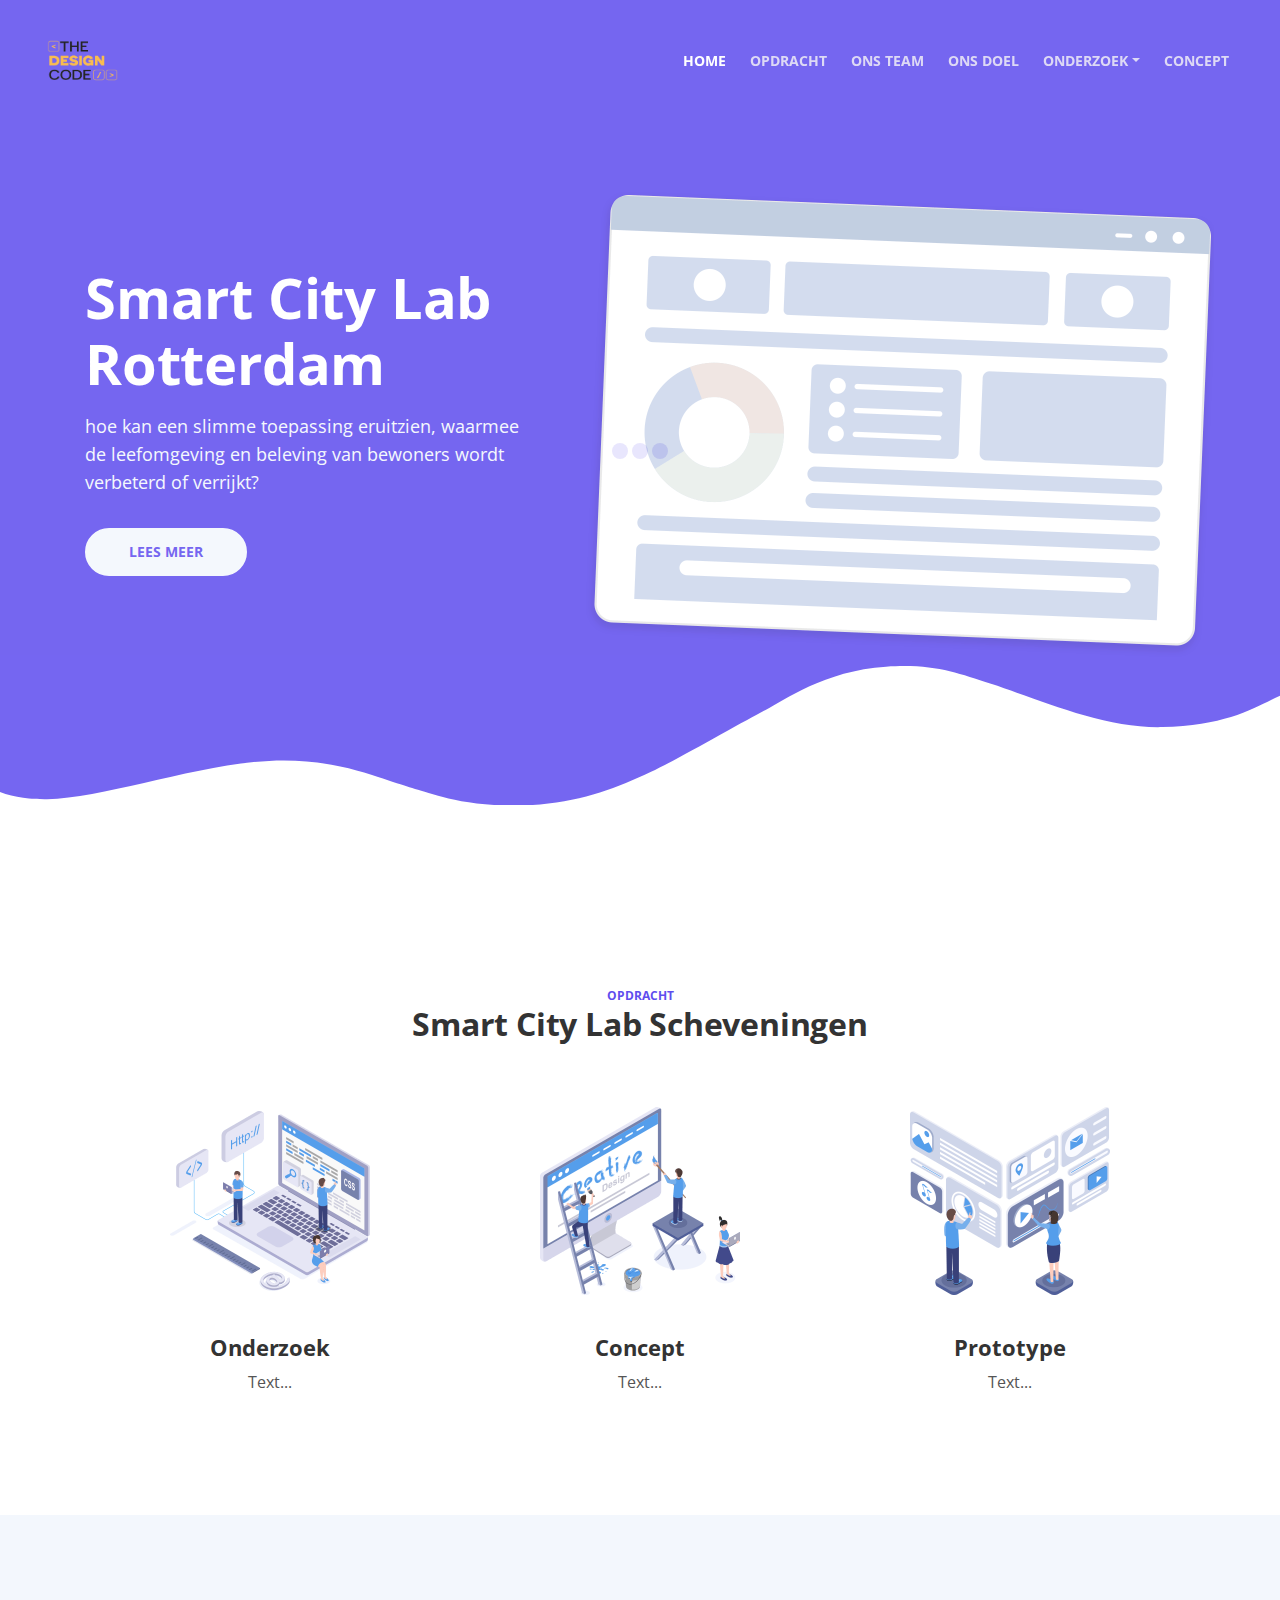
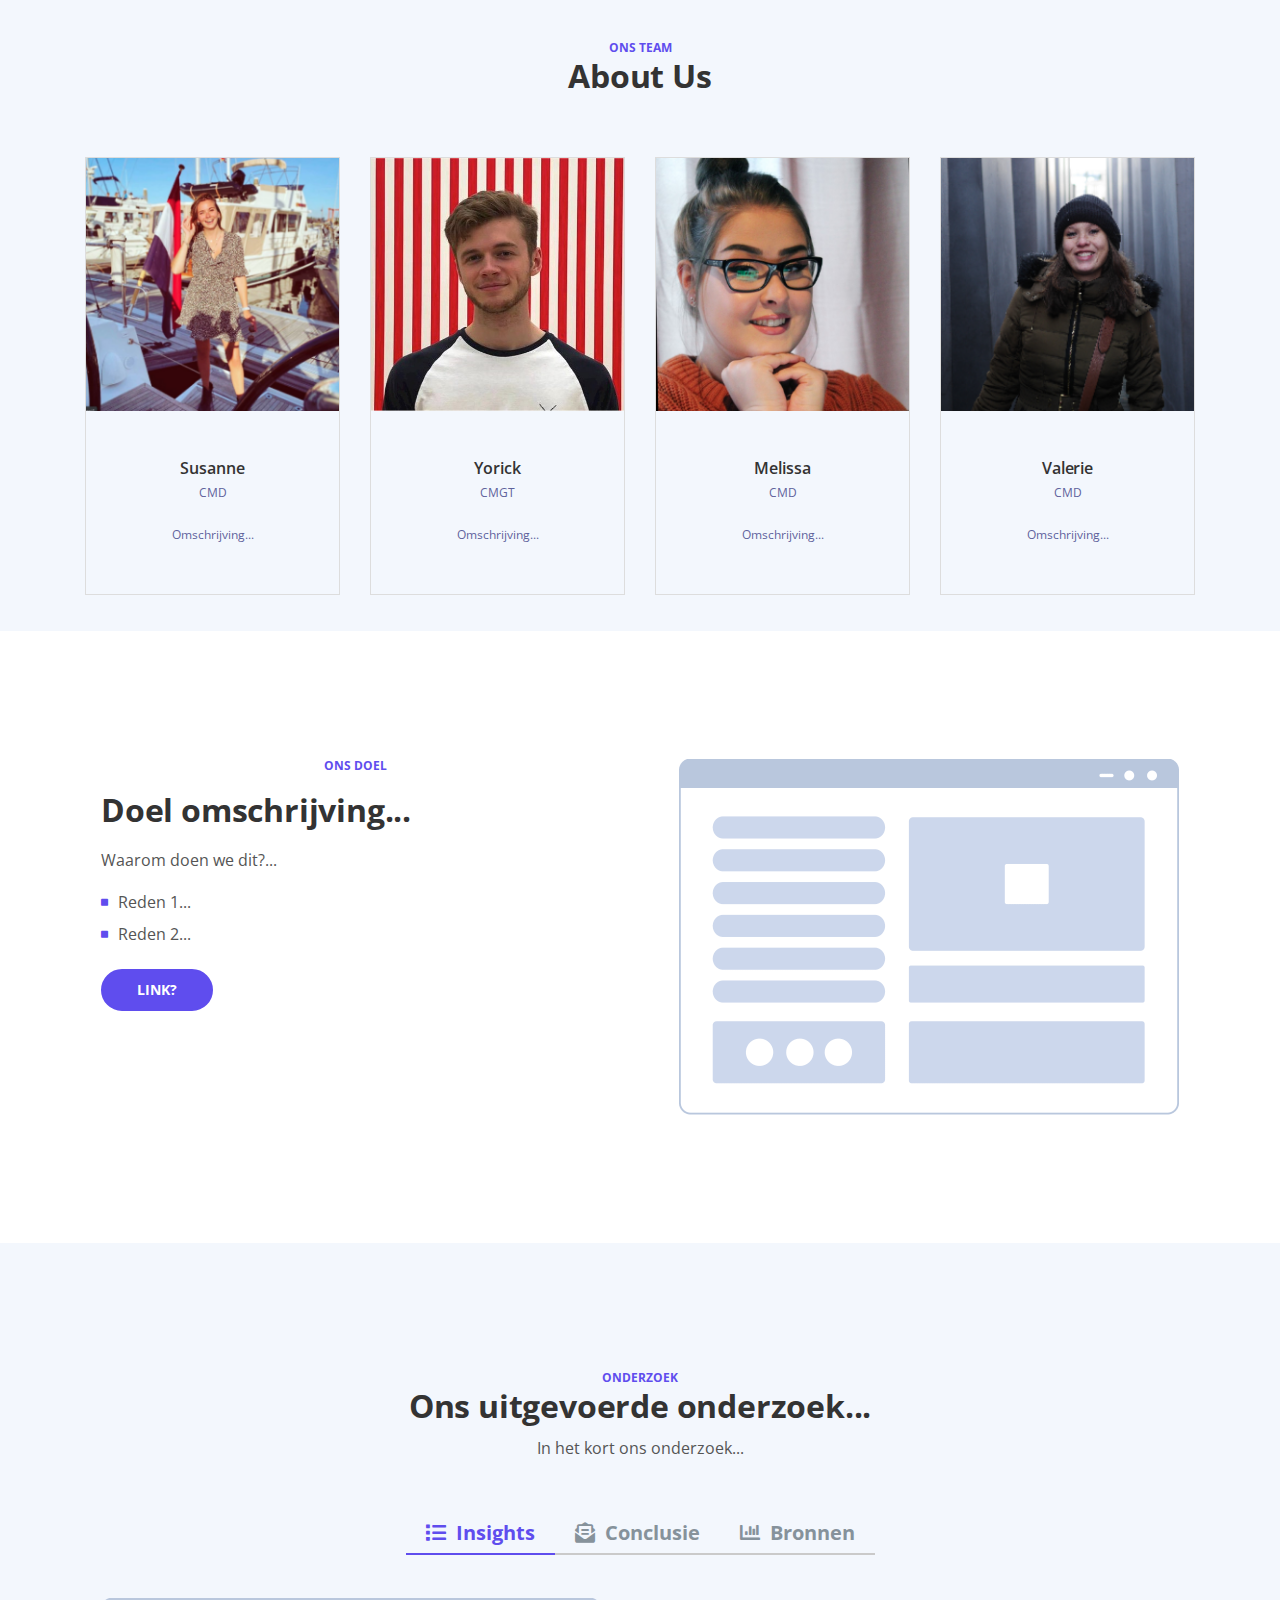
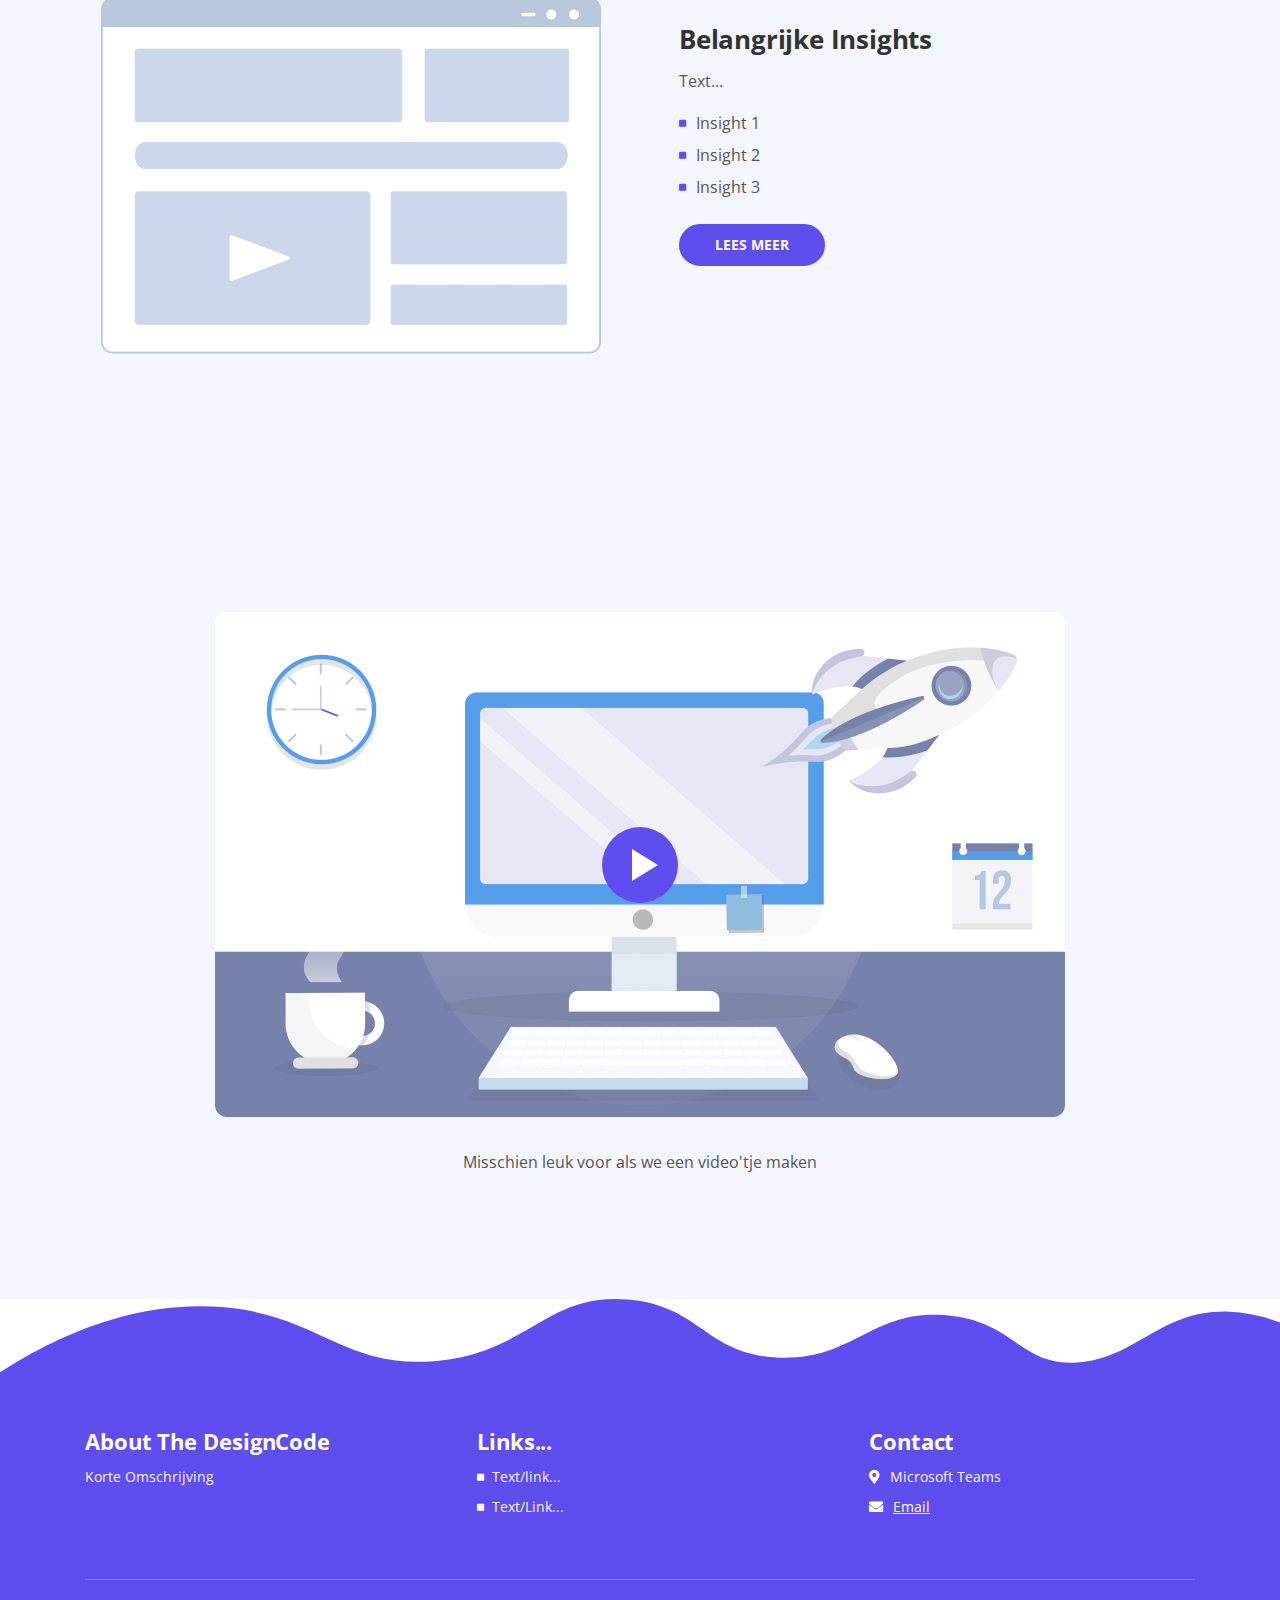
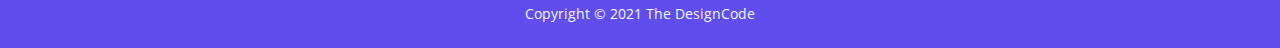
==== web/index.html @ 2bb4e5c0 "Update index.html" ====
<!DOCTYPE html>
<html lang="en">
<head>
    <meta charset="utf-8">
    <meta name="viewport" content="width=device-width, initial-scale=1, shrink-to-fit=no">
    
    <!-- SEO Meta Tags -->
    <meta name="description" content="The DesignCode is a team working on innovation for an schoolsubject called Medialab">
    <meta name="author" content="Inovatik">

    <!-- OG Meta Tags to improve the way the post looks when you share the page on LinkedIn, Facebook, Google+ -->
	<meta property="og:site_name" content="Medialab - The DesignCode" /> <!-- website name -->
	<meta property="og:site" content="" /> <!-- website link -->
	<meta property="og:title" content="Medialab - The DesignCode"/> <!-- title shown in the actual shared post -->
	<meta property="og:description" content="" /> <!-- description shown in the actual shared post -->
	<meta property="og:image" content="" /> <!-- image link, make sure it's jpg -->
	<meta property="og:url" content="" /> <!-- where do you want your post to link to -->
	<meta property="og:type" content="article" />

    <!-- Website Title -->
    <title>Medialab - The DesignCode</title>
    
    <!-- Styles -->
    <link href="https://fonts.googleapis.com/css?family=Open+Sans:400,400i,700&display=swap&subset=latin-ext" rel="stylesheet">
    <link href="css/bootstrap.css" rel="stylesheet">
    <link href="css/fontawesome-all.css" rel="stylesheet">
    <link href="css/swiper.css" rel="stylesheet">
	<link href="css/magnific-popup.css" rel="stylesheet">
	<link href="css/styles.css" rel="stylesheet">
	
	<!-- Favicon  -->
    <link rel="icon" href="images/logo1.png">
</head>
<body data-spy="scroll" data-target=".fixed-top">
    
    <!-- Preloader -->
	<div class="spinner-wrapper">
        <div class="spinner">
            <div class="bounce1"></div>
            <div class="bounce2"></div>
            <div class="bounce3"></div>
        </div>
    </div>
    <!-- end of preloader -->
    

    <!-- Navigation -->
    <nav class="navbar navbar-expand-lg navbar-dark navbar-custom fixed-top">
        <div class="container">

            <!-- Image Logo -->
            <a class="navbar-brand logo-image" href="index.html"><img src="images/logo1.png" alt="logo"></a> 
            
            <!-- Mobile Menu Toggle Button -->
            <button class="navbar-toggler" type="button" data-toggle="collapse" data-target="#navbarsExampleDefault" aria-controls="navbarsExampleDefault" aria-expanded="false" aria-label="Toggle navigation">
                <span class="navbar-toggler-awesome fas fa-bars"></span>
                <span class="navbar-toggler-awesome fas fa-times"></span>
            </button>
            <!-- end of mobile menu toggle button -->

            <div class="collapse navbar-collapse" id="navbarsExampleDefault">
                <ul class="navbar-nav ml-auto">
                    <li class="nav-item">
                        <a class="nav-link page-scroll" href="#header">HOME <span class="sr-only">(current)</span></a>
                    </li>
                    <li class="nav-item">
                        <a class="nav-link page-scroll" href="#assignment">OPDRACHT</a>
                    </li>
                    <li class="nav-item">
                        <a class="nav-link page-scroll" href="#team">ONS TEAM</a>
                    </li>
                    <li class="nav-item">
                        <a class="nav-link page-scroll" href="#goal">ONS DOEL</a>
                    </li>

                    <!-- Dropdown Menu -->          
                    <li class="nav-item dropdown">
                        <a class="nav-link dropdown-toggle page-scroll" href="#research" id="navbarDropdown" role="button" aria-haspopup="true" aria-expanded="false">ONDERZOEK</a>
                        <div class="dropdown-menu" aria-labelledby="navbarDropdown">
                            <a class="dropdown-item" href="article-details.html"><span class="item-text">INSIGHTS</span></a>
                            <div class="dropdown-items-divide-hr"></div>
                            <a class="dropdown-item" href="terms-conditions.html"><span class="item-text">CONCLUSIE</span></a>
                            <div class="dropdown-items-divide-hr"></div>
                            <a class="dropdown-item" href="privacy-policy.html"><span class="item-text">BRONNEN</span></a>
                        </div>
                    </li>
                    <!-- end of dropdown menu -->

                    <li class="nav-item">
                        <a class="nav-link page-scroll" href="#concept">CONCEPT</a>
                    </li>
                </ul>
            </div>
        </div> <!-- end of container -->
    </nav> <!-- end of navbar -->
    <!-- end of navigation -->


    <!-- Header -->
    <header id="header" class="header">
        <div class="header-content">
            <div class="container">
                <div class="row">
                    <div class="col-lg-6 col-xl-5">
                        <div class="text-container">
                            <h1>Smart City Lab Rotterdam</h1>
                            <p class="p-large">hoe kan een slimme toepassing eruitzien,
                                waarmee de leefomgeving en beleving van bewoners wordt verbeterd of verrijkt?</p>
                            <a class="btn-solid-lg page-scroll" href="#assignment">LEES MEER</a>
                        </div> <!-- end of text-container -->
                    </div> <!-- end of col -->
                    <div class="col-lg-6 col-xl-7">
                        <div class="image-container">
                            <div class="img-wrapper">
                                <img class="img-fluid" src="images/header-software-app.png" alt="alternative">
                            </div> <!-- end of img-wrapper -->
                        </div> <!-- end of image-container -->
                    </div> <!-- end of col -->
                </div> <!-- end of row -->
            </div> <!-- end of container -->
        </div> <!-- end of header-content -->
    </header> <!-- end of header -->
    <svg class="header-frame" data-name="Layer 1" xmlns="http://www.w3.org/2000/svg" preserveAspectRatio="none" viewBox="0 0 1920 310"><defs><style>.cls-1{fill:#5f4def;}</style></defs><title>header-frame</title><path class="cls-1" d="M0,283.054c22.75,12.98,53.1,15.2,70.635,14.808,92.115-2.077,238.3-79.9,354.895-79.938,59.97-.019,106.17,18.059,141.58,34,47.778,21.511,47.778,21.511,90,38.938,28.418,11.731,85.344,26.169,152.992,17.971,68.127-8.255,115.933-34.963,166.492-67.393,37.467-24.032,148.6-112.008,171.753-127.963,27.951-19.26,87.771-81.155,180.71-89.341,72.016-6.343,105.479,12.388,157.434,35.467,69.73,30.976,168.93,92.28,256.514,89.405,100.992-3.315,140.276-41.7,177-64.9V0.24H0V283.054Z"/></svg>
    <!-- end of header -->


    <!-- Customers -->
    <div class="slider-1">
        <div class="container">
            <div class="row">
                <div class="col-lg-12">
                    
                    <!-- Image Slider -->
                    <div class="slider-container">
                        <div class="swiper-container image-slider">
                            <div class="swiper-wrapper">
                                <!-- <div class="swiper-slide">
                                        <img class="img-fluid" src="images/customer-logo-1.png" alt="alternative">
                                </div>
                                <div class="swiper-slide">
                                        <img class="img-fluid" src="images/customer-logo-2.png" alt="alternative">
                                </div>
                                <div class="swiper-slide">
                                        <img class="img-fluid" src="images/customer-logo-3.png" alt="alternative">
                                </div>
                                <div class="swiper-slide">
                                        <img class="img-fluid" src="images/customer-logo-4.png" alt="alternative">
                                </div>
                                <div class="swiper-slide">
                                        <img class="img-fluid" src="images/customer-logo-5.png" alt="alternative">
                                </div>
                                <div class="swiper-slide">
                                        <img class="img-fluid" src="images/customer-logo-6.png" alt="alternative">
                                </div> -->
                            </div> <!-- end of swiper-wrapper -->
                        </div> <!-- end of swiper container -->
                    </div> <!-- end of slider-container -->
                    <!-- end of image slider -->

                </div> <!-- end of col -->
            </div> <!-- end of row -->
        </div> <!-- end of container -->
    </div> <!-- end of slider-1 -->
    <!-- end of customers -->


    <!-- Description -->
    <div id="assignment" class="cards-1">
        <div class="container">
            <div class="row">
                <div class="col-lg-12">
                    <div class="above-heading">OPDRACHT</div>
                    <h2 class="h2-heading">Smart City Lab Scheveningen</h2>
                </div> <!-- end of col -->
            </div> <!-- end of row -->
            <div class="row">
                <div class="col-lg-12">

                    <!-- Card -->
                    <div class="card">
                        <div class="card-image">
                            <img class="img-fluid" src="images/description-1.png" alt="alternative">
                        </div>
                        <div class="card-body">
                            <h4 class="card-title">Onderzoek</h4>
                            <p>Text...</p>
                        </div>
                    </div>
                    <!-- end of card -->

                    <!-- Card -->
                    <div class="card">
                        <div class="card-image">
                            <img class="img-fluid" src="images/description-2.png" alt="alternative">
                        </div>
                        <div class="card-body">
                            <h4 class="card-title">Concept</h4>
                            <p>Text...</p>
                        </div>
                    </div>
                    <!-- end of card -->

                    <!-- Card -->
                    <div class="card">
                        <div class="card-image">
                            <img class="img-fluid" src="images/description-3.png" alt="alternative">
                        </div>
                        <div class="card-body">
                            <h4 class="card-title">Prototype</h4>
                            <p>Text...</p>
                        </div>
                    </div>
                    <!-- end of card -->

                </div> <!-- end of col -->
            </div> <!-- end of row -->
        </div> <!-- end of container -->
    </div> <!-- end of cards-1 -->
    <!-- end of description -->

    <!-- Team section Start -->
    <div id="team" class="cards-2">
        <div class="container">
          <!-- Start Row -->
          <div class="row">
            <div class="col-lg-12">
              <div class="team-text section-header text-center">  
                <div class="above-heading">ONS TEAM</div>
                <h2 class="h2-heading">About Us</h2>
              </div>
            </div>
  
          </div>
          <!-- End Row -->
          <!-- Start Row -->
          <div class="row">
            <!-- Start Col -->
            <div class="col-lg-3 col-md-6 col-xs-12 col-sm-10 mx-auto">
              <div class="single-team">
                <div class="team-thumb">
                    <img class="img-fluid" src="images/susanne.png" alt="alternative">
                </div>
  
                <div class="team-details">
                  <div class="team-inner text-center">
                    <h5 class="team-title">Susanne</h5>
                    <p>CMD</p>
                    <p>Omschrijving...</p>
                  </div>
                </div>
              </div>
            </div>
            <!-- Start Col -->
   
            <!-- Start Col -->
            <div class="col-lg-3 col-md-6 col-xs-12 col-sm-10 mx-auto">
              <div class="single-team">
                <div class="team-thumb">
                    <img class="img-fluid" src="images/pf.png" alt="alternative">
                </div>
  
                <div class="team-details">
                  <div class="team-inner text-center">
                    <h5 class="team-title">Yorick</h5>
                    <p>CMGT</p>
                    <p>Omschrijving...</p>
                  </div>
                </div>
              </div>
            </div>
            <!-- Start Col -->
   
            <!-- Start Col -->
            <div class="col-lg-3 col-md-6 col-xs-12 col-sm-10 mx-auto">
              <div class="single-team">
                <div class="team-thumb">
                    <img class="img-fluid" src="images/melissa.png" alt="alternative">
                </div>
  
                <div class="team-details">
                  <div class="team-inner text-center">
                    <h5 class="team-title">Melissa</h5>
                    <p>CMD</p>
                    <p>Omschrijving...</p>
                  </div>
                </div>
              </div>
            </div>
            <!-- Start Col -->
   
            <!-- Start Col -->
            <div class="col-lg-3 col-md-6 col-xs-12 col-sm-10 mx-auto">
              <div class="single-team">
                <div class="team-thumb">
                    <img class="img-fluid" src="images/valerie.png" alt="alternative">
                </div>
  
                <div class="team-details">
                  <div class="team-inner text-center">
                    <h5 class="team-title">Valerie</h5>
                    <p>CMD</p>
                    <p>Omschrijving...</p>
                  </div>
                </div>
              </div>
            </div>
            <!-- Start Col -->
   
  
          </div>
          <!-- End Row -->
        </div>
    </div>
    <!-- Team section End -->

    <!-- Details -->
    <div id="goal" class="basic-1">
        <div class="container">
            <div class="row">
                <div class="col-lg-6">
                    <div class="above-heading">ONS DOEL</div>
                    <div class="text-container">
                        <h2>Doel omschrijving...</h2>
                        <p>Waarom doen we dit?...</p>
                        <ul class="list-unstyled li-space-lg">
                            <li class="media">
                                <i class="fas fa-square"></i>
                                <div class="media-body">Reden 1...</div>
                            </li>
                            <li class="media">
                                <i class="fas fa-square"></i>
                                <div class="media-body">Reden 2...</div>
                            </li>
                        </ul>
                        <a class="btn-solid-reg page-scroll" href="sign-up.html">LINK?</a>
                    </div> <!-- end of text-container -->
                </div> <!-- end of col -->
                <div class="col-lg-6">
                    <div class="image-container">
                        <img class="img-fluid" src="images/details.png" alt="alternative">
                    </div> <!-- end of image-container -->
                </div> <!-- end of col -->
            </div> <!-- end of row -->
        </div> <!-- end of container -->
    </div> <!-- end of basic-1 -->
    <!-- end of details -->

    <div id="research" class="tabs">
        <div class="container">
            <div class="row">
                <div class="col-lg-12">
                    <div class="above-heading">ONDERZOEK</div>
                    <h2 class="h2-heading">Ons uitgevoerde onderzoek...</h2>
                    <p class="p-heading">In het kort ons onderzoek...</p>
                </div> <!-- end of col -->
            </div> <!-- end of row -->
            <div class="row">
                <div class="col-lg-12">

                    <!-- Tabs Links -->
                    <ul class="nav nav-tabs" id="argoTabs" role="tablist">
                        <li class="nav-item">
                            <a class="nav-link active" id="nav-tab-1" data-toggle="tab" href="#tab-1" role="tab" aria-controls="tab-1" aria-selected="true"><i class="fas fa-list"></i>Insights</a>
                        </li>
                        <li class="nav-item">
                            <a class="nav-link" id="nav-tab-2" data-toggle="tab" href="#tab-2" role="tab" aria-controls="tab-2" aria-selected="false"><i class="fas fa-envelope-open-text"></i>Conclusie</a>
                        </li>
                        <li class="nav-item">
                            <a class="nav-link" id="nav-tab-3" data-toggle="tab" href="#tab-3" role="tab" aria-controls="tab-3" aria-selected="false"><i class="fas fa-chart-bar"></i>Bronnen</a>
                        </li>
                    </ul>
                    <!-- end of tabs links -->

                    <!-- Tabs Content -->
                    <div class="tab-content" id="argoTabsContent">

                        <!-- Tab -->
                        <div class="tab-pane fade show active" id="tab-1" role="tabpanel" aria-labelledby="tab-1">
                            <div class="row">
                                <div class="col-lg-6">
                                    <div class="image-container">
                                        <img class="img-fluid" src="images/features-1.png" alt="alternative">
                                    </div> <!-- end of image-container -->
                                </div> <!-- end of col -->
                                <div class="col-lg-6">
                                    <div class="text-container">
                                        <h3>Belangrijke Insights</h3>
                                        <p>Text...</p>
                                        <ul class="list-unstyled li-space-lg">
                                            <li class="media">
                                                <i class="fas fa-square"></i>
                                                <div class="media-body">Insight 1</div>
                                            </li>
                                            <li class="media">
                                                <i class="fas fa-square"></i>
                                                <div class="media-body">Insight 2</div>
                                            </li>
                                            <li class="media">
                                                <i class="fas fa-square"></i>
                                                <div class="media-body">Insight 3</div>
                                            </li>
                                        </ul>
                                        <a class="btn-solid-reg popup-with-move-anim" href="#details-lightbox-1">LEES MEER</a>
                                    </div> <!-- end of text-container -->
                                </div> <!-- end of col -->
                            </div> <!-- end of row -->
                        </div> <!-- end of tab-pane -->
                        <!-- end of tab -->

                        <!-- Tab -->
                        <div class="tab-pane fade" id="tab-2" role="tabpanel" aria-labelledby="tab-2">
                            <div class="row">
                                <div class="col-lg-6">
                                    <div class="image-container">
                                        <img class="img-fluid" src="images/features-2.png" alt="alternative">
                                    </div> <!-- end of image-container -->
                                </div> <!-- end of col -->
                                <div class="col-lg-6">
                                    <div class="text-container">
                                        <h3>Getrokken Conclusies</h3>
                                        <p>Text...</p>
                                        <ul class="list-unstyled li-space-lg">
                                            <li class="media">
                                                <i class="fas fa-square"></i>
                                                <div class="media-body">Text...</div>
                                            </li>
                                            <li class="media">
                                                <i class="fas fa-square"></i>
                                                <div class="media-body">Text...</div>
                                            </li>
                                            <li class="media">
                                                <i class="fas fa-square"></i>
                                                <div class="media-body">Text...</div>
                                            </li>
                                        </ul>
                                        <a class="btn-solid-reg popup-with-move-anim" href="#details-lightbox-2">LEES MEER</a>
                                    </div> <!-- end of text-container -->
                                </div> <!-- end of col -->
                            </div> <!-- end of row -->
                        </div> <!-- end of tab-pane -->
                        <!-- end of tab -->

                        <!-- Tab -->
                        <div class="tab-pane fade" id="tab-3" role="tabpanel" aria-labelledby="tab-3">
                            <div class="row">
                                <div class="col-lg-6">
                                    <div class="image-container">
                                        <img class="img-fluid" src="images/features-3.png" alt="alternative">
                                    </div> <!-- end of image-container -->
                                </div> <!-- end of col -->
                                <div class="col-lg-6">
                                    <div class="text-container">
                                        <h3>Gebruikte Bronnen</h3>
                                        <p>Text...</p>
                                        <ul class="list-unstyled li-space-lg">
                                            <li class="media">
                                                <i class="fas fa-square"></i>
                                                <div class="media-body">Bron 1</div>
                                            </li>
                                            <li class="media">
                                                <i class="fas fa-square"></i>
                                                <div class="media-body">Bron 2</div>
                                            </li>
                                            <li class="media">
                                                <i class="fas fa-square"></i>
                                                <div class="media-body">Bron 3</div>
                                            </li>
                                        </ul>
                                        <a class="btn-solid-reg popup-with-move-anim" href="#details-lightbox-3">LEES MEER</a>
                                    </div> <!-- end of text-container -->
                                </div> <!-- end of col -->
                            </div> <!-- end of row -->
                        </div> <!-- end of tab-pane -->
                        <!-- end of tab -->
                        
                    </div> <!-- end of tab content -->
                    <!-- end of tabs content -->

                </div> <!-- end of col -->
            </div> <!-- end of row -->
        </div> <!-- end of container -->
    </div> <!-- end of tabs -->
    <!-- end of features -->


    <!-- Details Lightboxes -->
    <!-- Details Lightbox 1 -->
	<div id="details-lightbox-1" class="lightbox-basic zoom-anim-dialog mfp-hide">
        <div class="container">
            <div class="row">
                <button title="Close (Esc)" type="button" class="mfp-close x-button">×</button>
                <div class="col-lg-8">
                    <div class="image-container">
                        <img class="img-fluid" src="images/details-lightbox.png" alt="alternative">
                    </div> <!-- end of image-container -->
                </div> <!-- end of col -->
                <div class="col-lg-4">
                    <h3>List Building</h3>
                    <hr>
                    <h5>Core service</h5>
                    <p>It's very easy to start using Tivo. You just need to fill out and submit the Sign Up Form and you will receive access to the app.</p>
                    <ul class="list-unstyled li-space-lg">
                        <li class="media">
                            <i class="fas fa-square"></i><div class="media-body">List building framework</div>
                        </li>
                        <li class="media">
                            <i class="fas fa-square"></i><div class="media-body">Easy database browsing</div>
                        </li>
                        <li class="media">
                            <i class="fas fa-square"></i><div class="media-body">User administration</div>
                        </li>
                        <li class="media">
                            <i class="fas fa-square"></i><div class="media-body">Automate user signup</div>
                        </li>
                        <li class="media">
                            <i class="fas fa-square"></i><div class="media-body">Quick formatting tools</div>
                        </li>
                        <li class="media">
                            <i class="fas fa-square"></i><div class="media-body">Fast email checking</div>
                        </li>
                    </ul>
                    <a class="btn-solid-reg mfp-close" href="sign-up.html">SIGN UP</a> <a class="btn-outline-reg mfp-close as-button" href="#screenshots">BACK</a>
                </div> <!-- end of col -->
            </div> <!-- end of row -->
        </div> <!-- end of container -->
    </div> <!-- end of lightbox-basic -->
    <!-- end of details lightbox 1 -->

    <!-- Details Lightbox 2 -->
	<div id="details-lightbox-2" class="lightbox-basic zoom-anim-dialog mfp-hide">
        <div class="container">
            <div class="row">
                <button title="Close (Esc)" type="button" class="mfp-close x-button">×</button>
                <div class="col-lg-8">
                    <div class="image-container">
                        <img class="img-fluid" src="images/details-lightbox.png" alt="alternative">
                    </div> <!-- end of image-container -->
                </div> <!-- end of col -->
                <div class="col-lg-4">
                    <h3>Campaign Monitoring</h3>
                    <hr>
                    <h5>Core service</h5>
                    <p>It's very easy to start using Tivo. You just need to fill out and submit the Sign Up Form and you will receive access to the app.</p>
                    <ul class="list-unstyled li-space-lg">
                        <li class="media">
                            <i class="fas fa-square"></i><div class="media-body">List building framework</div>
                        </li>
                        <li class="media">
                            <i class="fas fa-square"></i><div class="media-body">Easy database browsing</div>
                        </li>
                        <li class="media">
                            <i class="fas fa-square"></i><div class="media-body">User administration</div>
                        </li>
                        <li class="media">
                            <i class="fas fa-square"></i><div class="media-body">Automate user signup</div>
                        </li>
                        <li class="media">
                            <i class="fas fa-square"></i><div class="media-body">Quick formatting tools</div>
                        </li>
                        <li class="media">
                            <i class="fas fa-square"></i><div class="media-body">Fast email checking</div>
                        </li>
                    </ul>
                    <a class="btn-solid-reg mfp-close" href="sign-up.html">SIGN UP</a> <a class="btn-outline-reg mfp-close as-button" href="#screenshots">BACK</a>
                </div> <!-- end of col -->
            </div> <!-- end of row -->
        </div> <!-- end of container -->
    </div> <!-- end of lightbox-basic -->
    <!-- end of details lightbox 2 -->

    <!-- Details Lightbox 3 -->
	<div id="details-lightbox-3" class="lightbox-basic zoom-anim-dialog mfp-hide">
        <div class="container">
            <div class="row">
                <button title="Close (Esc)" type="button" class="mfp-close x-button">×</button>
                <div class="col-lg-8">
                    <div class="image-container">
                        <img class="img-fluid" src="images/details-lightbox.png" alt="alternative">
                    </div> <!-- end of image-container -->
                </div> <!-- end of col -->
                <div class="col-lg-4">
                    <h3>Analytics Tools</h3>
                    <hr>
                    <h5>Core service</h5>
                    <p>It's very easy to start using Tivo. You just need to fill out and submit the Sign Up Form and you will receive access to the app.</p>
                    <ul class="list-unstyled li-space-lg">
                        <li class="media">
                            <i class="fas fa-square"></i><div class="media-body">List building framework</div>
                        </li>
                        <li class="media">
                            <i class="fas fa-square"></i><div class="media-body">Easy database browsing</div>
                        </li>
                        <li class="media">
                            <i class="fas fa-square"></i><div class="media-body">User administration</div>
                        </li>
                        <li class="media">
                            <i class="fas fa-square"></i><div class="media-body">Automate user signup</div>
                        </li>
                        <li class="media">
                            <i class="fas fa-square"></i><div class="media-body">Quick formatting tools</div>
                        </li>
                        <li class="media">
                            <i class="fas fa-square"></i><div class="media-body">Fast email checking</div>
                        </li>
                    </ul>
                    <a class="btn-solid-reg mfp-close" href="sign-up.html">SIGN UP</a> <a class="btn-outline-reg mfp-close as-button" href="#screenshots">BACK</a>
                </div> <!-- end of col -->
            </div> <!-- end of row -->
        </div> <!-- end of container -->
    </div> <!-- end of lightbox-basic -->
    <!-- end of details lightbox 3 -->
    <!-- end of details lightboxes -->

    <!-- Video -->
    <div id="video" class="basic-2">
        <div class="container">
            <div class="row">
                <div class="col-lg-12">

                    <!-- Video Preview -->
                    <div class="image-container">
                        <div class="video-wrapper">
                            <a class="popup-youtube" href="" data-effect="fadeIn">
                                <img class="img-fluid" src="images/video-image.png" alt="alternative">
                                <span class="video-play-button">
                                    <span></span>
                                </span>
                            </a>
                        </div> <!-- end of video-wrapper -->
                    </div> <!-- end of image-container -->
                    <!-- end of video preview -->

                    <div class="p-heading">Misschien leuk voor als we een video'tje maken</div>        
                </div> <!-- end of col -->
            </div> <!-- end of row -->
        </div> <!-- end of container -->
    </div> <!-- end of basic-2 -->
    <!-- end of video -->

    <!-- Footer -->
    <svg class="footer-frame" data-name="Layer 2" xmlns="http://www.w3.org/2000/svg" preserveAspectRatio="none" viewBox="0 0 1920 79"><defs><style>.cls-2{fill:#5f4def;}</style></defs><title>footer-frame</title><path class="cls-2" d="M0,72.427C143,12.138,255.5,4.577,328.644,7.943c147.721,6.8,183.881,60.242,320.83,53.737,143-6.793,167.826-68.128,293-60.9,109.095,6.3,115.68,54.364,225.251,57.319,113.58,3.064,138.8-47.711,251.189-41.8,104.012,5.474,109.713,50.4,197.369,46.572,89.549-3.91,124.375-52.563,227.622-50.155A338.646,338.646,0,0,1,1920,23.467V79.75H0V72.427Z" transform="translate(0 -0.188)"/></svg>
    <div class="footer">
        <div class="container">
            <div class="row">
                <div class="col-md-4">
                    <div class="footer-col first">
                        <h4>About The DesignCode</h4>
                        <p class="p-small">Korte Omschrijving</p>
                    </div>
                </div> <!-- end of col -->
                <div class="col-md-4">
                    <div class="footer-col middle">
                        <h4>Links...</h4>
                        <ul class="list-unstyled li-space-lg p-small">
                            <li class="media">
                                <i class="fas fa-square"></i>
                                <div class="media-body">Text/link...</div>
                            </li>
                            <li class="media">
                                <i class="fas fa-square"></i>
                                <div class="media-body">Text/Link...</div>
                            </li>
                        </ul>
                    </div>
                </div> <!-- end of col -->
                <div class="col-md-4">
                    <div class="footer-col last">
                        <h4>Contact</h4>
                        <ul class="list-unstyled li-space-lg p-small">
                            <li class="media">
                                <i class="fas fa-map-marker-alt"></i>
                                <div class="media-body">Microsoft Teams</div>
                            </li>
                            <li class="media">
                                <i class="fas fa-envelope"></i>
                                <div class="media-body"><a class="white" href="mailto:0967354@hr.nl">Email</a></div>
                            </li>
                        </ul>
                    </div> 
                </div> <!-- end of col -->
            </div> <!-- end of row -->
        </div> <!-- end of container -->
    </div> <!-- end of footer -->  
    <!-- end of footer -->


    <!-- Copyright -->
    <div class="copyright">
        <div class="container">
            <div class="row">
                <div class="col-lg-12">
                    <p class="p-small">Copyright © 2021 <a href="https://github.com/YorickVdVenne/Medialab"></a>The DesignCode</p>
                </div> <!-- end of col -->
            </div> <!-- enf of row -->
        </div> <!-- end of container -->
    </div> <!-- end of copyright --> 
    <!-- end of copyright -->
    
    	
    <!-- Scripts -->
    <script src="js/jquery.min.js"></script> <!-- jQuery for Bootstrap's JavaScript plugins -->
    <script src="js/popper.min.js"></script> <!-- Popper tooltip library for Bootstrap -->
    <script src="js/bootstrap.min.js"></script> <!-- Bootstrap framework -->
    <script src="js/jquery.easing.min.js"></script> <!-- jQuery Easing for smooth scrolling between anchors -->
    <script src="js/swiper.min.js"></script> <!-- Swiper for image and text sliders -->
    <script src="js/jquery.magnific-popup.js"></script> <!-- Magnific Popup for lightboxes -->
    <script src="js/validator.min.js"></script> <!-- Validator.js - Bootstrap plugin that validates forms -->
    <script src="js/scripts.js"></script> <!-- Custom scripts -->
</body>
</html>
---- web/css/styles.css ----
/* Template: Tivo - SaaS App HTML Landing Page Template
   Author: Inovatik
   Created: Sep 2019
   Description: Master CSS file
*/

/*****************************************
Table Of Contents:

01. General Styles
02. Preloader
03. Navigation
04. Header
05. Customers
06. Description
07. Features
08. Features Lightboxes
09. Details
10. Video
11. Pricing
12. Testimonials
13. Newsletter
14. Footer
15. Copyright
16. Back To Top Button
17. Extra Pages
18. Sign Up and Log In Pages
19. Media Queries
******************************************/

/*****************************************
Colors:
- Backgrounds, buttons, bullets, icons - blue #5f4dee
- Backgrounds, light button, light body text - light gray #f3f7fd
- Headings text - black #333
- Body text - dark gray #555
******************************************/


/******************************/
/*     01. General Styles     */
/******************************/
body,
html {
    width: 100%;
	height: 100%;
}

body, p {
	color: #555; 
	font: 400 1rem/1.625rem "Open Sans", sans-serif;;
}

.p-large {
	font: 400 1.125rem/1.75rem "Open Sans", sans-serif;
}

.p-small {
	font: 400 0.875rem/1.5rem "Open Sans", sans-serif;
}

h1 {
	color: #333;
	font: 700 2.5rem/3.125rem "Open Sans", sans-serif;
	letter-spacing: -0.2px;
}

h2 {
	color: #333;
	font: 700 2rem/2.625rem "Open Sans", sans-serif;
	letter-spacing: -0.2px;
}

h3 {
	color: #333;
	font: 700 1.625rem/2.125rem "Open Sans", sans-serif;
	letter-spacing: -0.2px;
}

h4 {
	color: #333;
	font: 700 1.375rem/1.75rem "Open Sans", sans-serif;
	letter-spacing: -0.1px;
}

h5 {
	color: #333;
	font: 700 1.125rem/1.5rem "Open Sans", sans-serif;
	letter-spacing: -0.1px;
}

h6 {
	color: #333;
	font: 700 1rem/1.375rem "Open Sans", sans-serif;
	letter-spacing: -0.1px;
}

.above-heading {
	color: #5f4dee;
	font: 700 0.75rem/0.875rem "Open Sans", sans-serif;
	text-align: center;
}

.p-heading {
	margin-bottom: 3.25rem;
}

.testimonial-text {
	font: italic 400 1rem/1.625rem "Open Sans", sans-serif;
}

.testimonial-author {
	font: 700 1rem/1.625rem "Open Sans", sans-serif;
	letter-spacing: -0.1px;
}

.li-space-lg li {
	margin-bottom: 0.375rem;
}

.indent {
	padding-left: 1.25rem;
}

a {
	color: #555;
	text-decoration: underline;
}

a:hover {
	color: #555;
	text-decoration: underline;
}

a.white {
	color: #fff;
}

.decorative-line {
	display: block;
	width: 5rem;
	height: 0.5rem;
	margin-right: auto;
	margin-left: auto;
}

.blue {
	color: #5f4dee;
}

.btn-solid-reg {
	display: inline-block;
	padding: 1.1875rem 2.125rem 1.1875rem 2.125rem;
	border: 0.125rem solid #5f4dee;
	border-radius: 2rem;
	background-color: #5f4dee;
	color: #fff;
	font: 700 0.875rem/0 "Open Sans", sans-serif;
	text-decoration: none;
	transition: all 0.2s;
}

.btn-solid-reg:hover {
	background-color: transparent;
	color: #5f4dee;
	text-decoration: none;
}

.btn-solid-lg {
	display: inline-block;
	padding: 1.375rem 2.625rem 1.375rem 2.625rem;
	border: 0.125rem solid #5f4dee;
	border-radius: 2rem;
	background-color: #5f4dee;
	color: #fff;
	font: 700 0.875rem/0 "Open Sans", sans-serif;
	text-decoration: none;
	transition: all 0.2s;
}

.btn-solid-lg:hover {
	background-color: transparent;
	color: #5f4dee;
	text-decoration: none;
}

.btn-outline-reg {
	display: inline-block;
	padding: 1.1875rem 2.125rem 1.1875rem 2.125rem;
	border: 0.125rem solid #5f4dee;
	border-radius: 2rem;
	background-color: transparent;
	color: #5f4dee;
	font: 700 0.875rem/0 "Open Sans", sans-serif;
	text-decoration: none;
	transition: all 0.2s;
}

.btn-outline-reg:hover {
	background-color: #5f4dee;
	color: #fff;
	text-decoration: none;
}

.btn-outline-lg {
	display: inline-block;
	padding: 1.375rem 2.625rem 1.375rem 2.625rem;
	border: 0.125rem solid #5f4dee;
	border-radius: 2rem;
	background-color: transparent;
	color: #5f4dee;
	font: 700 0.875rem/0 "Open Sans", sans-serif;
	text-decoration: none;
	transition: all 0.2s;
}

.btn-outline-lg:hover {
	background-color: #5f4dee;
	color: #fff;
	text-decoration: none;
}

.btn-outline-sm {
	display: inline-block;
	padding: 0.875rem 1.5rem 0.875rem 1.5rem;
	border: 0.125rem solid #5f4dee;
	border-radius: 2rem;
	background-color: transparent;
	color: #5f4dee;
	font: 700 0.875rem/0 "Open Sans", sans-serif;
	text-decoration: none;
	transition: all 0.2s;
}

.btn-outline-sm:hover {
	background-color: #5f4dee;
	color: #fff;
	text-decoration: none;
}

.form-group {
	position: relative;
	margin-bottom: 1.25rem;
}

.form-group.has-error.has-danger {
	margin-bottom: 0.625rem;
}

.form-group.has-error.has-danger .help-block.with-errors ul {
	margin-top: 0.375rem;
}

.label-control {
	position: absolute;
	top: 0.87rem;
	left: 1.25rem;
	color: #555;
	opacity: 1;
	font: 400 0.875rem/1.375rem "Open Sans", sans-serif;
	cursor: text;
	transition: all 0.2s ease;
}

/* IE10+ hack to solve lower label text position compared to the rest of the browsers */
@media screen and (-ms-high-contrast: active), screen and (-ms-high-contrast: none) {  
	.label-control {
		top: 0.9375rem;
	}
}

.form-control-input:focus + .label-control,
.form-control-input.notEmpty + .label-control,
.form-control-textarea:focus + .label-control,
.form-control-textarea.notEmpty + .label-control {
	top: 0.125rem;
	opacity: 1;
	font-size: 0.75rem;
	font-weight: 700;
}

.form-control-input,
.form-control-select {
	display: block; /* needed for proper display of the label in Firefox, IE, Edge */
	width: 100%;
	padding-top: 1.0625rem;
	padding-bottom: 0.0625rem;
	padding-left: 1.25rem;
	border: 1px solid #c4d8dc;
	border-radius: 0.25rem;
	background-color: #fff;
	color: #555;
	font: 400 0.875rem/1.875rem "Open Sans", sans-serif;
	transition: all 0.2s;
	-webkit-appearance: none; /* removes inner shadow on form inputs on ios safari */
}

.form-control-select {
	padding-top: 0.5rem;
	padding-bottom: 0.5rem;
	height: 3rem;
}

/* IE10+ hack to solve lower label text position compared to the rest of the browsers */
@media screen and (-ms-high-contrast: active), screen and (-ms-high-contrast: none) {  
	.form-control-input {
		padding-top: 1.25rem;
		padding-bottom: 0.75rem;
		line-height: 1.75rem;
	}

	.form-control-select {
		padding-top: 0.875rem;
		padding-bottom: 0.75rem;
		height: 3.125rem;
		line-height: 2.125rem;
	}
}

select {
    /* you should keep these first rules in place to maintain cross-browser behavior */
    -webkit-appearance: none;
	-moz-appearance: none;
	-ms-appearance: none;
    -o-appearance: none;
    appearance: none;
    background-image: url('../images/down-arrow.png');
    background-position: 96% 50%;
    background-repeat: no-repeat;
    outline: none;
}

select::-ms-expand {
    display: none; /* removes the ugly default down arrow on select form field in IE11 */
}

.form-control-textarea {
	display: block; /* used to eliminate a bottom gap difference between Chrome and IE/FF */
	width: 100%;
	height: 8rem; /* used instead of html rows to normalize height between Chrome and IE/FF */
	padding-top: 1.25rem;
	padding-left: 1.3125rem;
	border: 1px solid #c4d8dc;
	border-radius: 0.25rem;
	background-color: #fff;
	color: #555;
	font: 400 0.875rem/1.75rem "Open Sans", sans-serif;
	transition: all 0.2s;
}

.form-control-input:focus,
.form-control-select:focus,
.form-control-textarea:focus {
	border: 1px solid #a1a1a1;
	outline: none; /* Removes blue border on focus */
}

.form-control-input:hover,
.form-control-select:hover,
.form-control-textarea:hover {
	border: 1px solid #a1a1a1;
}

.checkbox {
	font: 400 0.75rem/1.25rem "Open Sans", sans-serif;
}

input[type='checkbox'] {
	vertical-align: -15%;
	margin-right: 0.375rem;
}

/* IE10+ hack to raise checkbox field position compared to the rest of the browsers */
@media screen and (-ms-high-contrast: active), screen and (-ms-high-contrast: none) {  
	input[type='checkbox'] {
		vertical-align: -9%;
	}
}

.form-control-submit-button {
	display: inline-block;
	width: 100%;
	height: 3.125rem;
	border: 1px solid #5f4dee;
	border-radius: 1.5rem;
	background-color: #5f4dee;
	color: #fff;
	font: 700 0.875rem/0 "Open Sans", sans-serif;
	cursor: pointer;
	transition: all 0.2s;
}

.form-control-submit-button:hover {
	background-color: transparent;
	color: #5f4dee;
}

/* Form Success And Error Message Formatting */
#smsgSubmit.h3.text-center.tada.animated,
#lmsgSubmit.h3.text-center.tada.animated,
#nmsgSubmit.h3.text-center.tada.animated,
#pmsgSubmit.h3.text-center.tada.animated,
#smsgSubmit.h3.text-center,
#lmsgSubmit.h3.text-center,
#nmsgSubmit.h3.text-center,
#pmsgSubmit.h3.text-center {
	display: block;
	margin-bottom: 0;
	color: #555;
	font-size: 1.125rem;
	line-height: 1rem;
}

.help-block.with-errors .list-unstyled {
	color: #555;
	font-size: 0.75rem;
	line-height: 1.125rem;
	text-align: left;
}

.help-block.with-errors ul {
	margin-bottom: 0;
}
/* end of form success and error message formatting */

/* Form Success And Error Message Animation - Animate.css */
@-webkit-keyframes tada {
	from {
		-webkit-transform: scale3d(1, 1, 1);
		-ms-transform: scale3d(1, 1, 1);
		transform: scale3d(1, 1, 1);
	}
	10%, 20% {
		-webkit-transform: scale3d(.9, .9, .9) rotate3d(0, 0, 1, -3deg);
		-ms-transform: scale3d(.9, .9, .9) rotate3d(0, 0, 1, -3deg);
		transform: scale3d(.9, .9, .9) rotate3d(0, 0, 1, -3deg);
	}
	30%, 50%, 70%, 90% {
		-webkit-transform: scale3d(1.1, 1.1, 1.1) rotate3d(0, 0, 1, 3deg);
		-ms-transform: scale3d(1.1, 1.1, 1.1) rotate3d(0, 0, 1, 3deg);
		transform: scale3d(1.1, 1.1, 1.1) rotate3d(0, 0, 1, 3deg);
	}
	40%, 60%, 80% {
		-webkit-transform: scale3d(1.1, 1.1, 1.1) rotate3d(0, 0, 1, -3deg);
		-ms-transform: scale3d(1.1, 1.1, 1.1) rotate3d(0, 0, 1, -3deg);
		transform: scale3d(1.1, 1.1, 1.1) rotate3d(0, 0, 1, -3deg);
	}
	to {
		-webkit-transform: scale3d(1, 1, 1);
		-ms-transform: scale3d(1, 1, 1);
		transform: scale3d(1, 1, 1);
	}
}

@keyframes tada {
	from {
		-webkit-transform: scale3d(1, 1, 1);
		-ms-transform: scale3d(1, 1, 1);
		transform: scale3d(1, 1, 1);
	}
	10%, 20% {
		-webkit-transform: scale3d(.9, .9, .9) rotate3d(0, 0, 1, -3deg);
		-ms-transform: scale3d(.9, .9, .9) rotate3d(0, 0, 1, -3deg);
		transform: scale3d(.9, .9, .9) rotate3d(0, 0, 1, -3deg);
	}
	30%, 50%, 70%, 90% {
		-webkit-transform: scale3d(1.1, 1.1, 1.1) rotate3d(0, 0, 1, 3deg);
		-ms-transform: scale3d(1.1, 1.1, 1.1) rotate3d(0, 0, 1, 3deg);
		transform: scale3d(1.1, 1.1, 1.1) rotate3d(0, 0, 1, 3deg);
	}
	40%, 60%, 80% {
		-webkit-transform: scale3d(1.1, 1.1, 1.1) rotate3d(0, 0, 1, -3deg);
		-ms-transform: scale3d(1.1, 1.1, 1.1) rotate3d(0, 0, 1, -3deg);
		transform: scale3d(1.1, 1.1, 1.1) rotate3d(0, 0, 1, -3deg);
	}
	to {
		-webkit-transform: scale3d(1, 1, 1);
		-ms-transform: scale3d(1, 1, 1);
		transform: scale3d(1, 1, 1);
	}
}

.tada {
	-webkit-animation-name: tada;
	animation-name: tada;
}

.animated {
	-webkit-animation-duration: 1s;
	animation-duration: 1s;
	-webkit-animation-fill-mode: both;
	animation-fill-mode: both;
}
/* end of form success and error message animation - Animate.css */

/* Fade-move Animation For Details Lightbox - Magnific Popup */
/* at start */
.my-mfp-slide-bottom .zoom-anim-dialog {
	opacity: 0;
	transition: all 0.2s ease-out;
	-webkit-transform: translateY(-1.25rem) perspective(37.5rem) rotateX(10deg);
	-ms-transform: translateY(-1.25rem) perspective(37.5rem) rotateX(10deg);
	transform: translateY(-1.25rem) perspective(37.5rem) rotateX(10deg);
}

/* animate in */
.my-mfp-slide-bottom.mfp-ready .zoom-anim-dialog {
	opacity: 1;
	-webkit-transform: translateY(0) perspective(37.5rem) rotateX(0); 
	-ms-transform: translateY(0) perspective(37.5rem) rotateX(0); 
	transform: translateY(0) perspective(37.5rem) rotateX(0); 
}

/* animate out */
.my-mfp-slide-bottom.mfp-removing .zoom-anim-dialog {
	opacity: 0;
	-webkit-transform: translateY(-0.625rem) perspective(37.5rem) rotateX(10deg); 
	-ms-transform: translateY(-0.625rem) perspective(37.5rem) rotateX(10deg); 
	transform: translateY(-0.625rem) perspective(37.5rem) rotateX(10deg); 
}

/* dark overlay, start state */
.my-mfp-slide-bottom.mfp-bg {
	opacity: 0;
	transition: opacity 0.2s ease-out;
}

/* animate in */
.my-mfp-slide-bottom.mfp-ready.mfp-bg {
	opacity: 0.8;
}
/* animate out */
.my-mfp-slide-bottom.mfp-removing.mfp-bg {
	opacity: 0;
}
/* end of fade-move animation for details lightbox - magnific popup */

/* Fade Animation For Image Lightbox - Magnific Popup */
@-webkit-keyframes fadeIn {
	from {
		opacity: 0;
	}
	to {
		opacity: 1;
	}
}

@keyframes fadeIn {
	from {
		opacity: 0;
	}
	to {
		opacity: 1;
	}
}

.fadeIn {
	-webkit-animation: fadeIn 0.6s;
	animation: fadeIn 0.6s;
}

@-webkit-keyframes fadeOut {
	from {
		opacity: 1;
	}
	to {
		opacity: 0;
	}
}

@keyframes fadeOut {
	from {
		opacity: 1;
	}
	to {
		opacity: 0;
	}
}

.fadeOut {
	-webkit-animation: fadeOut 0.8s;
	animation: fadeOut 0.8s;
}
/* end of fade animation for image lightbox - magnific popup */


/*************************/
/*     02. Preloader     */
/*************************/
.spinner-wrapper {
	position: fixed;
	z-index: 999999;
	top: 0;
	right: 0;
	bottom: 0;
	left: 0;
	background: #fff;
}

.spinner {
	position: absolute;
	top: 50%; /* centers the loading animation vertically one the screen */
	left: 50%; /* centers the loading animation horizontally one the screen */
	width: 3.75rem;
	height: 1.25rem;
	margin: -0.625rem 0 0 -1.875rem; /* is width and height divided by two */ 
	text-align: center;
}

.spinner > div {
	display: inline-block;
	width: 1rem;
	height: 1rem;
	border-radius: 100%;
	background-color: #5f4dee;
	-webkit-animation: sk-bouncedelay 1.4s infinite ease-in-out both;
	animation: sk-bouncedelay 1.4s infinite ease-in-out both;
}

.spinner .bounce1 {
	-webkit-animation-delay: -0.32s;
	animation-delay: -0.32s;
}

.spinner .bounce2 {
	-webkit-animation-delay: -0.16s;
	animation-delay: -0.16s;
}

@-webkit-keyframes sk-bouncedelay {
	0%, 80%, 100% { -webkit-transform: scale(0); }
	40% { -webkit-transform: scale(1.0); }
}

@keyframes sk-bouncedelay {
	0%, 80%, 100% { 
		-webkit-transform: scale(0);
		-ms-transform: scale(0);
		transform: scale(0);
	} 40% { 
		-webkit-transform: scale(1.0);
		-ms-transform: scale(1.0);
		transform: scale(1.0);
	}
}


/**************************/
/*     03. Navigation     */
/**************************/
.navbar-custom {
	background-color: #5f4dee;
	box-shadow: 0 0.0625rem 0.375rem 0 rgba(0, 0, 0, 0.1);
	font: 700 0.875rem/0.875rem "Open Sans", sans-serif;
	transition: all 0.2s;
}

.navbar-custom .container {
	max-width: 87.5rem;
}

.navbar-custom .navbar-brand.logo-image img {
    width: 4.4375rem;
	height: 2.75rem;
}

.navbar-custom .navbar-brand.logo-text {
	font: 700 2rem/1.5rem "Open Sans", sans-serif;
	color: #fff;;
	text-decoration: none;
}

.navbar-custom .navbar-nav {
	margin-top: 0.75rem;
	margin-bottom: 0.5rem;
}

.navbar-custom .nav-item .nav-link {
	padding: 0.625rem 0.75rem 0.625rem 0.75rem;
	color: #f7f5f5;
	opacity: 0.8;
	text-decoration: none;
	transition: all 0.2s ease;
}

.navbar-custom .nav-item .nav-link:hover,
.navbar-custom .nav-item .nav-link.active {
	color: #fff;
	opacity: 1;
}

/* Dropdown Menu */
.navbar-custom .dropdown:hover > .dropdown-menu {
	display: block; /* this makes the dropdown menu stay open while hovering it */
	min-width: auto;
	animation: fadeDropdown 0.2s; /* required for the fade animation */
}

@keyframes fadeDropdown {
    0% {
        opacity: 0;
    }

    100% {
        opacity: 1;
    }
}

.navbar-custom .dropdown-toggle:focus { /* removes dropdown outline on focus */
	outline: 0;
}

.navbar-custom .dropdown-menu {
	margin-top: 0;
	border: none;
	border-radius: 0.25rem;
	background-color: #5f4dee;
}

.navbar-custom .dropdown-item {
	color: #f7f5f5;
	opacity: 0.8;
	font: 700 0.875rem/0.875rem "Open Sans", sans-serif;
	text-decoration: none;
}

.navbar-custom .dropdown-item:hover {
	background-color: #5f4dee;
	color: #fff;
	opacity: 1;
}

.navbar-custom .dropdown-items-divide-hr {
	width: 100%;
	height: 1px;
	margin: 0.75rem auto 0.725rem auto;
	border: none;
	background-color: #c4d8dc;
	opacity: 0.2;
}
/* end of dropdown menu */

.navbar-custom .nav-item .btn-outline-sm {
	margin-top: 0.25rem;
	margin-bottom: 1.375rem;
	margin-left: 0.5rem;
	border: 0.125rem solid #fff;
	color: #fff;
}

.navbar-custom .nav-item .btn-outline-sm:hover {
	background-color: #fff;
	color: #5f4dee;
}

.navbar-custom .navbar-toggler {
	padding: 0;
	border: none;
	color: #fff;
	font-size: 2rem;
}

.navbar-custom button[aria-expanded='false'] .navbar-toggler-awesome.fas.fa-times{
	display: none;
}

.navbar-custom button[aria-expanded='false'] .navbar-toggler-awesome.fas.fa-bars{
	display: inline-block;
}

.navbar-custom button[aria-expanded='true'] .navbar-toggler-awesome.fas.fa-bars{
	display: none;
}

.navbar-custom button[aria-expanded='true'] .navbar-toggler-awesome.fas.fa-times{
	display: inline-block;
	margin-right: 0.125rem;
}


/*********************/
/*    04. Header     */
/*********************/
.header {
	background-color: #5f4dee;
}

.header .header-content {
	padding-top: 8rem;
	padding-bottom: 4rem;
	text-align: center;
}

.header .text-container {
	margin-bottom: 3rem;
}

.header h1 {
	margin-bottom: 1rem;
	color: #fff;
	font-size: 2.5rem;
	line-height: 3rem;
}

.header .p-large {
	margin-bottom: 2rem;
	color: #f3f7fd;
}

.header .btn-solid-lg {
	margin-right: 0.5rem;
	margin-bottom: 1.125rem;
	margin-left: 0.5rem;
	border-color: #f3f7fd;
	background-color: #f3f7fd;
	color: #5f4dee;
}

.header .btn-solid-lg:hover {
	background: transparent;
	color: #f3f7fd;
}

.header .btn-outline-lg {
	border-color: #f3f7fd;
	color: #f3f7fd;
}

.header .btn-outline-lg:hover {
	background-color: #f3f7fd;
	color: #5f4dee;
}

.header-frame {
	margin-top: -1px; /* To remove white margin in FF */
	width: 100%;
	height: 2.25rem;
}


/*************************/
/*     05. Customers     */
/*************************/
.slider-1 {
	padding-top: 5rem;
	padding-bottom: 3.25rem;
}

.slider-1 .slider-container {
	text-align: center;
}


/***************************/
/*     06. Description     */
/***************************/
.cards-1 {
	padding-top: 3.25rem;
	padding-bottom: 3rem;
	text-align: center;
}

.cards-1 .h2-heading {
	margin-bottom: 3.5rem;
}

.cards-1 .card {
	max-width: 21rem;
	margin-right: auto;
	margin-bottom: 3.5rem;
	margin-left: auto;
	padding: 0;
	border: none;
}

.cards-1 .card-image {
	max-width: 16rem;
	margin-right: auto;
	margin-bottom: 2rem;
	margin-left: auto;
}

.cards-1 .card-title {
	margin-bottom: 0.5rem;
}

.cards-1 .card-body {
	padding: 0;
}


/************************/
/*     07. Features     */
/************************/
.tabs {
	padding-top: 8rem;
	padding-bottom: 8.125rem;
	background-color: #f3f7fd;
}

.tabs .h2-heading,
.tabs .p-heading {
	text-align: center;
}

.tabs .nav-tabs {
	display: block;
	margin-bottom: 2.25rem;
	border-bottom: none;
}

.tabs .nav-link {
	padding: 0.375rem 1rem 0.375rem 1rem;
	border: none;
	color: #86929b;
	font-weight: 700;
	font-size: 1.25rem;
	line-height: 1.75rem;
	text-align: center;
	text-decoration: none;
	transition: all 0.2s ease;
}

.tabs .nav-link:hover,
.tabs .nav-link.active {
	background: transparent;
	color: #5f4dee;
}

.tabs .nav-link .fas {
	margin-right: 0.625rem;
}

.tabs .image-container {
	margin-bottom: 2.75rem;
}

.tabs .list-unstyled .fas {
	color: #5f4dee;
	font-size: 0.5rem;
	line-height: 1.625rem;
}

.tabs .list-unstyled .media-body {
	margin-left: 0.625rem;
}

.tabs #tab-1 h3 {
	margin-bottom: 0.75rem;
}

.tabs #tab-1 .list-unstyled {
	margin-bottom: 1.5rem;
}

.tabs #tab-2 h3 {
	margin-bottom: 0.75rem;
}

.tabs #tab-2 .list-unstyled {
	margin-bottom: 1.5rem;
}

.tabs #tab-3 h3 {
	margin-bottom: 0.75rem;
}

.tabs #tab-3 .list-unstyled {
	margin-bottom: 1.5rem;
}


/***********************************/
/*     08. Features Lightboxes     */
/***********************************/
.lightbox-basic {
	margin: 2.5rem auto;
	padding: 2rem 1.5rem 2rem 1.5rem;
	border-radius: 0.25rem;
	background: #fff;
	text-align: left;
}

.lightbox-basic .container {
	padding-right: 0;
	padding-left: 0;
}

.lightbox-basic .image-container {
	max-width: 33.75rem;
	margin-right: auto;
	margin-bottom: 3rem;
	margin-left: auto;
}

.lightbox-basic h3 {
	margin-bottom: 0.5rem;
}

.lightbox-basic hr {
	width: 2.5rem;
	height: 0.125rem;
	margin-top: 0;
	margin-bottom: 0.875rem;
	margin-left: 0;
	border: 0;
	background-color: #5f4dee;
	text-align: left;
}

.lightbox-basic h4 {
	margin-bottom: 1rem;
}

.lightbox-basic .list-unstyled .fas {
	color:#5f4dee;
	font-size: 0.5rem;
	line-height: 1.625rem;
}

.lightbox-basic .list-unstyled .media-body {
	margin-left: 0.625rem;
}

.lightbox-basic .btn-outline-reg,
.lightbox-basic .btn-solid-reg {
	margin-top: 0.75rem;
}

/* Signup Button */
.lightbox-basic .btn-solid-reg.mfp-close {
	position: relative;
	width: auto;
	height: auto;
	color: #fff;
	opacity: 1;
}

.lightbox-basic .btn-solid-reg.mfp-close:hover {
	color: #5f4dee;
}
/* end of signup Button */

/* Back Button */
.lightbox-basic a.mfp-close.as-button {
	position: relative;
	width: auto;
	height: auto;
	margin-left: 0.375rem;
	color: #5f4dee;
	opacity: 1;
}

.lightbox-basic a.mfp-close.as-button:hover {
	color: #fff;
}
/* end of back button */

.lightbox-basic button.mfp-close.x-button {
	position: absolute;
	top: -0.125rem;
	right: -0.125rem;
	width: 2.75rem;
	height: 2.75rem;
	color: #707984;
}


/***********************/
/*     09. Details     */
/***********************/
.basic-1 {
	padding-top: 7.5rem;
	padding-bottom: 8rem;
}

.basic-1 .text-container {
	margin-bottom: 3.75rem;
}

.basic-1 .list-unstyled {
	margin-bottom: 1.375rem;
}

.basic-1 .list-unstyled .fas {
	color: #5f4dee;
	font-size: 0.5rem;
	line-height: 1.625rem;
}

.basic-1 .list-unstyled .media-body {
	margin-left: 0.625rem;
}


/*********************/
/*     10. Video     */
/*********************/
.basic-2 {
	padding-top: 8rem;
	padding-bottom: 6.75rem;
	background-color: #f3f7fd;
	text-align: center;
}

.basic-2 .image-container {
	margin-bottom: 2rem;
}

.basic-2 .image-container img {
	border-radius: 0.75rem;
}

.basic-2 .video-wrapper {
	position: relative;
}

/* Video Play Button */
.basic-2 .video-play-button {
	position: absolute;
	z-index: 10;
	top: 50%;
	left: 50%;
	display: block;
	box-sizing: content-box;
	width: 2rem;
	height: 2.75rem;
	padding: 1.125rem 1.25rem 1.125rem 1.75rem;
	border-radius: 50%;
	-webkit-transform: translateX(-50%) translateY(-50%);
	-ms-transform: translateX(-50%) translateY(-50%);
	transform: translateX(-50%) translateY(-50%);
}
  
.basic-2 .video-play-button:before {
	content: "";
	position: absolute;
	z-index: 0;
	top: 50%;
	left: 50%;
	display: block;
	width: 4.75rem;
	height: 4.75rem;
	border-radius: 50%;
	background: #5f4dee;
	animation: pulse-border 1500ms ease-out infinite;
	-webkit-transform: translateX(-50%) translateY(-50%);
	-ms-transform: translateX(-50%) translateY(-50%);
	transform: translateX(-50%) translateY(-50%);
}
  
.basic-2 .video-play-button:after {
	content: "";
	position: absolute;
	z-index: 1;
	top: 50%;
	left: 50%;
	display: block;
	width: 4.375rem;
	height: 4.375rem;
	border-radius: 50%;
	background: #5f4dee;
	transition: all 200ms;
	-webkit-transform: translateX(-50%) translateY(-50%);
	-ms-transform: translateX(-50%) translateY(-50%);
	transform: translateX(-50%) translateY(-50%);
}
  
.basic-2 .video-play-button span {
	position: relative;
	display: block;
	z-index: 3;
	top: 0.375rem;
	left: 0.25rem;
	width: 0;
	height: 0;
	border-left: 1.625rem solid #fff;
	border-top: 1rem solid transparent;
	border-bottom: 1rem solid transparent;
}
  
@keyframes pulse-border {
	0% {
		transform: translateX(-50%) translateY(-50%) translateZ(0) scale(1);
		opacity: 1;
	}
	100% {
		transform: translateX(-50%) translateY(-50%) translateZ(0) scale(1.5);
		opacity: 0;
	}
}
/* end of video play button */  

.basic-2 .p-heading {
	margin-bottom: 1rem;
}

/* ==========================================================================
   team section
   ========================================================================== */
	.single-team {
	border: 1px solid #ddd;
	position: relative;
	-moz-transition: all .8s ease;
	-webkit-transition: all .8s ease;
	transition: all .8s ease; }
	.single-team img {
	  width: 100%; }
	.single-team .team-social-icons {
	  position: absolute;
	  left: 0;
	  right: 0;
	  text-align: center;
	  top: -20px; }
	.single-team .team-social-icons ul.social-list li {
		display: inline-block;
		width: 35px;
		height: 35px;
		border: 1px solid #ccc;
		border-radius: 50%;
		padding: 5px;
		line-height: 30px;
		margin: 4px;
		background: #fff; }
	.single-team .team-social-icons ul.social-list li:hover {
		background: #3ecf8e;
		-moz-transition: all .4s ease;
		-webkit-transition: all .4s ease;
		border-color: #3ecf8e;
		transition: all .4s ease; }
	.single-team .team-social-icons ul.social-list li:hover a {
		display: block; }
 	.single-team .team-social-icons ul.social-list li:hover a i {
		color: #fff;
		-moz-transition: all .4s ease;
		-webkit-transition: all .4s ease;
		transition: all .4s ease; }
	.single-team .team-social-icons ul.social-list li a i {
		color: #3ecf8e;
		font-size: 16px; }
	.single-team:hover {
	  box-shadow: 0px 0px 25px 0px rgba(95, 95, 95, 0.24);
	  -moz-transition: all .8s ease;
	  -webkit-transition: all .8s ease;
	  transition: all .8s ease; }
	.single-team .team-details {
	  padding: 45px 0px 30px 0px;
	  position: relative; }
	.single-team .team-details h5.team-title {
		font-size: 16px;
		font-weight: 600;
		display: block;
		margin-bottom: 0; }
	.single-team .team-details p {
		font-size: 12px;
		color: #5e629c; }


/***********************/
/*     11. Pricing     */
/***********************/
.cards-2 {
	padding-top: 7.875rem;
	padding-bottom: 2.25rem;
	text-align: center;
	background-color: #f3f7fd;
}

.cards-2 .h2-heading {
	margin-bottom: 3.75rem;
}

.cards-2 .card {
	display: block;
	max-width: 19rem;
	margin-right: auto;
	margin-bottom: 3rem;
	margin-left: auto;
	border: 1px solid #ccd3df;
	border-radius: 0.375rem;
}

.cards-2 .card .card-body {
	padding: 2.5rem 2rem 2.75rem 2em;
}

.cards-2 .card .card-title {
	margin-bottom: 0.5rem;
	color: #5f4dee;
	font: 700 1.125rem/1.5rem "Open Sans", sans-serif;
}

.cards-2 .card .price .currency {
	margin-right: 0.25rem;
	color: #434c54;
	font-weight: 700;
	font-size: 1.5rem;
	vertical-align: 40%;
}

.cards-2 .card .price .value {
	color: #434c54;
	font: 700 3.25rem/3.5rem "Open Sans", sans-serif;
	text-align: center;
}

.cards-2 .card .frequency {
	font-size: 0.875rem;
}

.cards-2 .card .divider {
	height: 1px;
	margin-top: 1.75rem;
	margin-bottom: 2rem;
	border: none;
	background-color: #ccd3df;
}

.cards-2 .card .list-unstyled {
	margin-top: 1.875rem;
	margin-bottom: 1.625rem;
	text-align: left;
}

.cards-2 .card .list-unstyled .media {
	margin-bottom: 0.5rem;
}

.cards-2 .card .list-unstyled .fas {
	color: #5f4dee;
	font-size: 0.875rem;
	line-height: 1.625rem;
}

.cards-2 .card .list-unstyled .fas.fa-times {
	margin-left: 0.1875rem;
	margin-right: 0.125rem;
	color: #555;
}

.cards-2 .card .list-unstyled .media-body {
	margin-left: 0.625rem;
}


/****************************/
/*     12. Testimonials     */
/****************************/
.slider-2 {
	padding-top: 2.75rem;
	padding-bottom: 4rem;
}

.slider-2 .slider-container {
	position: relative;
}

.slider-2 .swiper-container {
	position: static;
	width: 82%;
	text-align: center;
}

.slider-2 .image-wrapper {
	width: 6rem;
	margin-right: auto;
	margin-bottom: 1rem;
	margin-left: auto;
}

.slider-2 .image-wrapper img {
	border-radius: 50%;
}

.slider-2 .testimonial-text {
	margin-bottom: 0.5rem;
}

.slider-2 .testimonial-author {
	color: #333;
}

.slider-2 .swiper-button-prev,
.slider-2 .swiper-button-next {
	width: 1.125rem;
}

.slider-2 .swiper-button-prev:focus,
.slider-2 .swiper-button-next:focus {
	/* even if you can't see it chrome you can see it on mobile device */
	outline: none;
}

.slider-2 .swiper-button-prev {
	left: -0.375rem;
	background-image: url("data:image/svg+xml;charset=utf-8,%3Csvg%20xmlns%3D'http%3A%2F%2Fwww.w3.org%2F2000%2Fsvg'%20viewBox%3D'0%200%2028%2044'%3E%3Cpath%20d%3D'M0%2C22L22%2C0l2.1%2C2.1L4.2%2C22l19.9%2C19.9L22%2C44L0%2C22L0%2C22L0%2C22z'%20fill%3D'%23505c67'%2F%3E%3C%2Fsvg%3E");
	background-size: 1.125rem 1.75rem;
}

.slider-2 .swiper-button-next {
	right: -0.375rem;
	background-image: url("data:image/svg+xml;charset=utf-8,%3Csvg%20xmlns%3D'http%3A%2F%2Fwww.w3.org%2F2000%2Fsvg'%20viewBox%3D'0%200%2028%2044'%3E%3Cpath%20d%3D'M27%2C22L27%2C22L5%2C44l-2.1-2.1L22.8%2C22L2.9%2C2.1L5%2C0L27%2C22L27%2C22z'%20fill%3D'%23505c67'%2F%3E%3C%2Fsvg%3E");
	background-size: 1.125rem 1.75rem;
}


/**************************/
/*     13. Newsletter     */
/**************************/
.form {
	padding-top: 4rem;
	padding-bottom: 6rem;
}

.form .text-container {
	margin-bottom: 3.5rem;
	padding: 3.5rem 1rem 2.5rem 1rem;
	border-radius: 0.5rem;
	background-color: #f3f7fd;
}

.form h2 {
	margin-bottom: 2.75rem;
	text-align: center;
}

.form .icon-container {
	text-align: center;
}

.form .fa-stack {
	width: 2em;
	margin-bottom: 0.75rem;
	margin-right: 0.375rem;
	font-size: 1.5rem;
}

.form .fa-stack .fa-stack-1x {
    color: #fff;
	transition: all 0.2s ease;
}

.form .fa-stack .fa-stack-2x {
	color: #5f4dee;
	transition: all 0.2s ease;
}

.form .fa-stack:hover .fa-stack-1x {
	color: #5f4dee;
}

.form .fa-stack:hover .fa-stack-2x {
    color: #f3f7fd;
}


/**********************/
/*     14. Footer     */
/**********************/
.footer-frame {
	width: 100%;
	height: 1.5rem;
}

.footer {
	padding-top: 3rem;
	padding-bottom: 0.5rem;
	background-color: #5f4dee;
}

.footer .footer-col {
	margin-bottom: 2.25rem;
}

.footer h4 {
	margin-bottom: 0.625rem;
	color: #fff;
}

.footer .list-unstyled,
.footer p {
	color: #f3f7fd;
}

.footer .footer-col.middle .list-unstyled .fas {
	color: #fff;
	font-size: 0.5rem;
	line-height: 1.5rem;
}

.footer .footer-col.middle .list-unstyled .media-body {
	margin-left: 0.5rem;
}

.footer .footer-col.last .list-unstyled .fas {
	color: #fff;
	font-size: 0.875rem;
	line-height: 1.5rem;
}

.footer .footer-col.last .list-unstyled .media-body {
	margin-left: 0.625rem;
}

.footer .footer-col.last .list-unstyled .fas.fa-globe {
	margin-left: 1rem;
	margin-right: 0.625rem;
}


/*************************/
/*     15. Copyright     */
/*************************/
.copyright {
	padding-top: 1rem;
	padding-bottom: 0.375rem;
	background-color: #5f4dee;
	text-align: center;
}

.copyright .p-small {
	padding-top: 1.375rem;
	border-top: 1px solid #718ad1;
	color: #f3f7fd;
}

.copyright a {
	color: #f3f7fd;
	text-decoration: none;
}


/**********************************/
/*     16. Back To Top Button     */
/**********************************/
a.back-to-top {
	position: fixed;
	z-index: 999;
	right: 0.75rem;
	bottom: 0.75rem;
	display: none;
	width: 2.625rem;
	height: 2.625rem;
	border-radius: 1.875rem;
	background: #4f3cda url("../images/up-arrow.png") no-repeat center 47%;
	background-size: 1.125rem 1.125rem;
	text-indent: -9999px;
}

a:hover.back-to-top {
	background-color: #4332c5; 
}


/***************************/
/*     17. Extra Pages     */
/***************************/
.ex-header {
	padding-top: 8rem;
	padding-bottom: 5rem;
	background-color: #5f4dee;
	text-align: center;
}

.ex-header h1 {
	color: #fff;
}

.ex-basic-1 {
	padding-top: 2rem;
	padding-bottom: 0.875rem;
	background-color: #f3f7fd;
}

.ex-basic-1 .breadcrumbs {
	margin-bottom: 1.125rem;
}

.ex-basic-1 .breadcrumbs .fa {
	margin-right: 0.5rem;
	margin-left: 0.625rem;
}

.ex-basic-2 {
	padding-top: 4.75rem;
	padding-bottom: 4rem;
}

.ex-basic-2 h3 {
	margin-bottom: 1rem;
}

.ex-basic-2 .text-container {
	margin-bottom: 3.625rem;
}

.ex-basic-2 .text-container.last {
	margin-bottom: 0;
}

.ex-basic-2 .text-container.dark {
	padding: 1.625rem 1.5rem 0.75rem 2rem;
	background-color: #f3f7fd;
}

.ex-basic-2 .image-container-large {
	margin-bottom: 4rem;
}

.ex-basic-2 .image-container-large img {
	border-radius: 0.25rem;
}

.ex-basic-2 .image-container-small img {
	border-radius: 0.25rem;
}

.ex-basic-2 .list-unstyled .fas {
	color: #5f4dee;
	font-size: 0.5rem;
	line-height: 1.625rem;
}

.ex-basic-2 .list-unstyled .media-body {
	margin-left: 0.625rem;
}

.ex-basic-2 .form-container {
	margin-top: 3rem;
}

.ex-basic-2 .btn-outline-reg {
	margin-top: 1.75rem;
}

.ex-footer-frame {
	width: 100%;
	height: 2.75rem;
	background-color: #f3f7fd;
}


/****************************************/
/*     18. Sign Up and Log In Pages     */
/****************************************/
.ex-2-header {
	padding-top: 9rem;
	background-color: #5f4dee;
	text-align: center;
	min-height: 100vh;
}

.ex-2-header h1,
.ex-2-header p {
	color: #fff;
}

.ex-2-header p {
	max-width: 24rem;
	margin-right: auto;
	margin-bottom: 2.5rem;
	margin-left: auto;
}

.ex-2-header .form-container {
	max-width: 26rem;
	margin-right: auto;
	margin-left: auto;
	padding: 2.25rem 1.25rem 1.25rem 1.25rem;
	border-radius: 0.5rem;
	background-color: #f3f7fd;
}

.ex-2-header .checkbox {
	text-align: left;
}


/*****************************/
/*     19. Media Queries     */
/*****************************/	
/* Min-width width 768px */
@media (min-width: 768px) {
	
	/* General Styles */
	.p-heading {
		width: 85%;
		margin-right: auto;
		margin-left: auto;
	}

	.h2-heading {
		width: 80%;
		margin-right: auto;
		margin-left: auto;
	}
	/* end of general styles */


	/* Header */
	.header .text-container {
		margin-bottom: 4rem;
	}

	.header h1 {
		font-size: 3.5rem;
		line-height: 4.125rem;
	}

	.header .btn-solid-lg {
		margin-bottom: 0;
		margin-left: 0;
	}

	.header-frame {
		height: 5.5rem;
	}
	/* end of header */


	/* Testimonials */
	.slider-2 .swiper-button-prev {
		width: 1.375rem;
		background-size: 1.375rem 2.125rem;
	}
	
	.slider-2 .swiper-button-next {
		width: 1.375rem;
		background-size: 1.375rem 2.125rem;
	}
	/* end of testimonials */


	/* Newsletter */
	.form .text-container {
		padding: 4rem 2.5rem 3rem 2.5rem;
	}

	.form form {
		margin-right: 4rem;
		margin-left: 4rem;
	}
	/* end of newsletter */


	/* Footer */
	.footer-frame {
		height: 5rem;
	}
	/* end of footer */


	/* Extra Pages */
	.ex-header {
		padding-top: 11rem;
		padding-bottom: 9rem;
	}

	.ex-basic-2 .text-container.dark {
		padding: 2.5rem 3rem 2rem 3rem;
	}

	.ex-basic-2 .form-container {
		margin-top: 0;
	}
	/* end of extra pages */


	/* Sign Up And Log In Pages */
	.ex-2-header {
		padding-top: 11rem;
	}

	.ex-2-header .form-container {
		padding: 2.25rem 1.75rem 1.25rem 1.75rem;
	}
	/* end of sign up and log in pages */
}
/* end of min-width width 768px */


/* Min-width width 992px */
@media (min-width: 992px) {
	
	/* Navigation */
	.navbar-custom {
		padding: 2.125rem 1.5rem 2.125rem 2rem;
        background: transparent;
		box-shadow: none;
	}

	.navbar-custom .navbar-nav {
		margin-top: 0;
		margin-bottom: 0;
	}

	.navbar-custom .nav-item .nav-link {
		padding: 0.25rem 0.75rem 0.25rem 0.75rem;
	}
	
	.navbar-custom .nav-item .nav-link:hover,
	.navbar-custom .nav-item .nav-link.active {
		opacity: 1;
	}

	.navbar-custom.top-nav-collapse {
        padding: 0.5rem 1.5rem 0.5rem 2rem;
		background-color: #5f4dee;
		box-shadow: 0 0.0625rem 0.375rem 0 rgba(0, 0, 0, 0.1);
	}

	.navbar-custom.top-nav-collapse .nav-item .nav-link:hover,
	.navbar-custom.top-nav-collapse .nav-item .nav-link.active {
		color: #fff;
	}

	.navbar-custom .dropdown-menu {
		padding-top: 1rem;
		padding-bottom: 1rem;
		border-top: 0.25rem solid rgba(0, 0, 0, 0);
		border-radius: 0.25rem;
	}

	.navbar-custom.top-nav-collapse .dropdown-menu {
		border-top: 0.25rem solid rgba(0, 0, 0, 0);
		box-shadow: 0 0.375rem 0.375rem 0 rgba(0, 0, 0, 0.02);
	}

	.navbar-custom .dropdown-item {
		padding-top: 0.25rem;
		padding-bottom: 0.25rem;
	}

	.navbar-custom .dropdown-items-divide-hr {
		width: 84%;
	}

	.navbar-custom .nav-item .btn-outline-sm {
		margin-top: 0;
		margin-bottom: 0;
		margin-left: 1rem;
	}
	/* end of navigation */


	/* General Styles */
	.p-heading {
		width: 65%;
	}

	.h2-heading {
		width: 60%;
	}
	/* end of general styles */


	/* Header */
	.header .header-content {
		text-align: left;
	}

	.header .text-container {
		margin-top: 4rem;
		margin-bottom: 0;
	}

	.header .image-container {
		position: relative;
		margin-top: 3rem;
	}
	
	.header .image-container .img-wrapper {
		position: absolute;
		display: block;
		width: 470px;
	}

	.header-frame {
		height: 8rem;
	}
	/* end of header */


	/* Description */
	.cards-1 .card {
		display: inline-block;
		width: 17rem;
		max-width: 100%;
		margin-right: 1rem;
		margin-left: 1rem;
		vertical-align: top;
	}

	.cards-1 .card-image {
		width: 9rem;
	}
	/* end of description */


	/* Features */
	.tabs .nav-tabs {
		display: flex;
		justify-content: center;
		margin-bottom: 2.75rem;
	} 

	.tabs .nav-link {
		padding-right: 1.25rem;
		padding-left: 1.25rem;
		border-bottom: 2px solid rgb(202, 202, 202);
	}
	
	.tabs .nav-link:hover,
	.tabs .nav-link.active {
		border-bottom: 2px solid #5f4dee;
	}

	.tabs .image-container {
		margin-bottom: 0;
	}
	/* end of features */


	/* Features Lightboxes */
	.lightbox-basic {
		max-width: 62.5rem;
		padding: 2.5rem 2.5rem 2.5rem 2.5rem;
	}

	.lightbox-basic .image-container {
		max-width: 100%;
		margin-right: 2rem;
		margin-bottom: 0;
		margin-left: 0.5rem;
	}
	
	.lightbox-basic h3 {
		margin-top: 0.5rem;
	}
	/* end of features lightboxes */


	/* Details */
	.basic-1 {
		padding-top: 8rem;
	}

	.basic-1 .text-container {
		margin-bottom: 0;
	}
	/* end of details */


	/* Video */
	.basic-2 .image-container {
		max-width: 53.125rem;
		margin-right: auto;
		margin-left: auto;
	}

	.basic-2 p {
		width: 65%;
		margin-right: auto;
		margin-left: auto;
	}
	/* end of video */


	/* Pricing */
	.cards-2 .card {
		display: inline-block;
		margin-right: 0.5rem;
		margin-left: 0.5rem;
		vertical-align: top;
	}
	/* end of pricing */


	/* Testimonials */
	.slider-2 .swiper-container {
		width: 92%;
		text-align: left;
	}

	.slider-2 .image-wrapper {
		float: left;
		width: 10rem;
		margin-bottom: 0;
	}

	.slider-2 .text-wrapper {
		max-width: 100%;
		margin-top: 1.25rem;
		margin-left: 13rem;
	}

	.slider-2 .swiper-button-prev {
		left: -0.75rem;
	}
	
	.slider-2 .swiper-button-next {
		right: -0.75rem;
	}
	/* end of testimonials */


	/* Newsletter */
	.form .text-container {
		width: 55rem;
		margin-right: auto;
		margin-left: auto;
		padding-top: 5rem;
		padding-bottom: 4.5rem;
	}

	.form h2 {
		margin-right: 7rem;
		margin-left: 7rem;
	}

	.form form {
		margin-right: 9rem;
		margin-left: 9rem;
	}
	/* end of newsletter */


	/* Extra Pages */
	.ex-header h1 {
		width: 80%;
		margin-right: auto;
		margin-left: auto;
	}

	.ex-basic-2 {
		padding-bottom: 5rem;
	}
	/* end of extra pages */
}
/* end of min-width width 992px */


/* Min-width width 1200px */
@media (min-width: 1200px) {
	
	/* General Styles */
	.h2-heading {
		width: 50%;
	}
	/* end of general styles */


	/* Header */
	.header .header-content {
		padding-top: 11rem;
		padding-bottom: 5rem;
	}

	.header .text-container {
		margin-top: 5.5rem;
		margin-right: 0.5rem;
	}

	.header .image-container {
		margin-top: 1rem;
		margin-left: 1.5rem;
	}

	.header .image-container .img-wrapper {
		width: 630px;
	}

	.header-frame {
		height: 9.375rem;
	}
	/* end of header */
	

	/* Customer */
	.slider-1 .slider-container {
		margin-right: 3rem;
		margin-left: 3rem;
	}
	/* end of customer */


	/* Description */
	.cards-1 .card {
		width: 18.875rem;
		margin-right: 2rem;
		margin-left: 2rem;
	}

	.cards-1 .card-image {
		width: 12.5rem;
	}
	/* end of description */


	/* Features */
	.tabs .image-container {
		margin-right: 1.5rem;
		margin-left: 1rem;
	}
	
	.tabs .text-container {
		margin-top: 1.5rem;
		margin-right: 1rem;
		margin-left: 1.5rem;
	}
	/* end of features */


	/* Details */
	.basic-1 .image-container {
		margin-right: 1rem;
		margin-left: 1.5rem;
	}
	
	.basic-1 .text-container {
		margin-top: 1rem;
		margin-right: 1.5rem;
		margin-left: 1rem;
	}

	.basic-1 h2 {
		margin-bottom: 1rem;
	}
	/* end of details */


	/* Pricing */
	.cards-2 .card {
		width: 19.375rem;
		max-width: 100%;
		margin-right: 1.75rem;
		margin-left: 1.75rem;
	}

	.cards-2 .card .card-body {
		padding-right: 2.25rem;
		padding-left: 2.25rem;
	}
	/* end of pricing */


	/* Testimonials */
	.slider-2 .slider-container {
		width: 64.125rem;
		margin-right: auto;
		margin-left: auto;
	}
	/* end of testimonials */


	/* Newsletter */
	.form .text-container {
		width: 64.75rem;
		padding-top: 6rem;
		padding-bottom: 5.5rem;
	}

	.form h2 {
		margin-right: 12rem;
		margin-left: 12rem;
	}

	.form form {
		margin-right: 15rem;
		margin-left: 15rem;
	}
	/* end of newsletter */


	/* Footer */
	.footer .footer-col.first {
		margin-right: 1.5rem;
	}

	.footer .footer-col.middle {
		margin-right: 0.75rem;
		margin-left: 0.75rem;
	}

	.footer .footer-col.last {
		margin-left: 1.5rem;
	}
	/* end of footer */


	/* Extra Pages */
	.ex-header h1 {
		width: 60%;
		margin-right: auto;
		margin-left: auto;
	}

	.ex-basic-2 .form-container {
		margin-left: 1.75rem;
	}

	.ex-basic-2 .image-container-small {
		margin-left: 1.75rem;
	}
	/* end of extra pages */
}
/* end of min-width width 1200px */
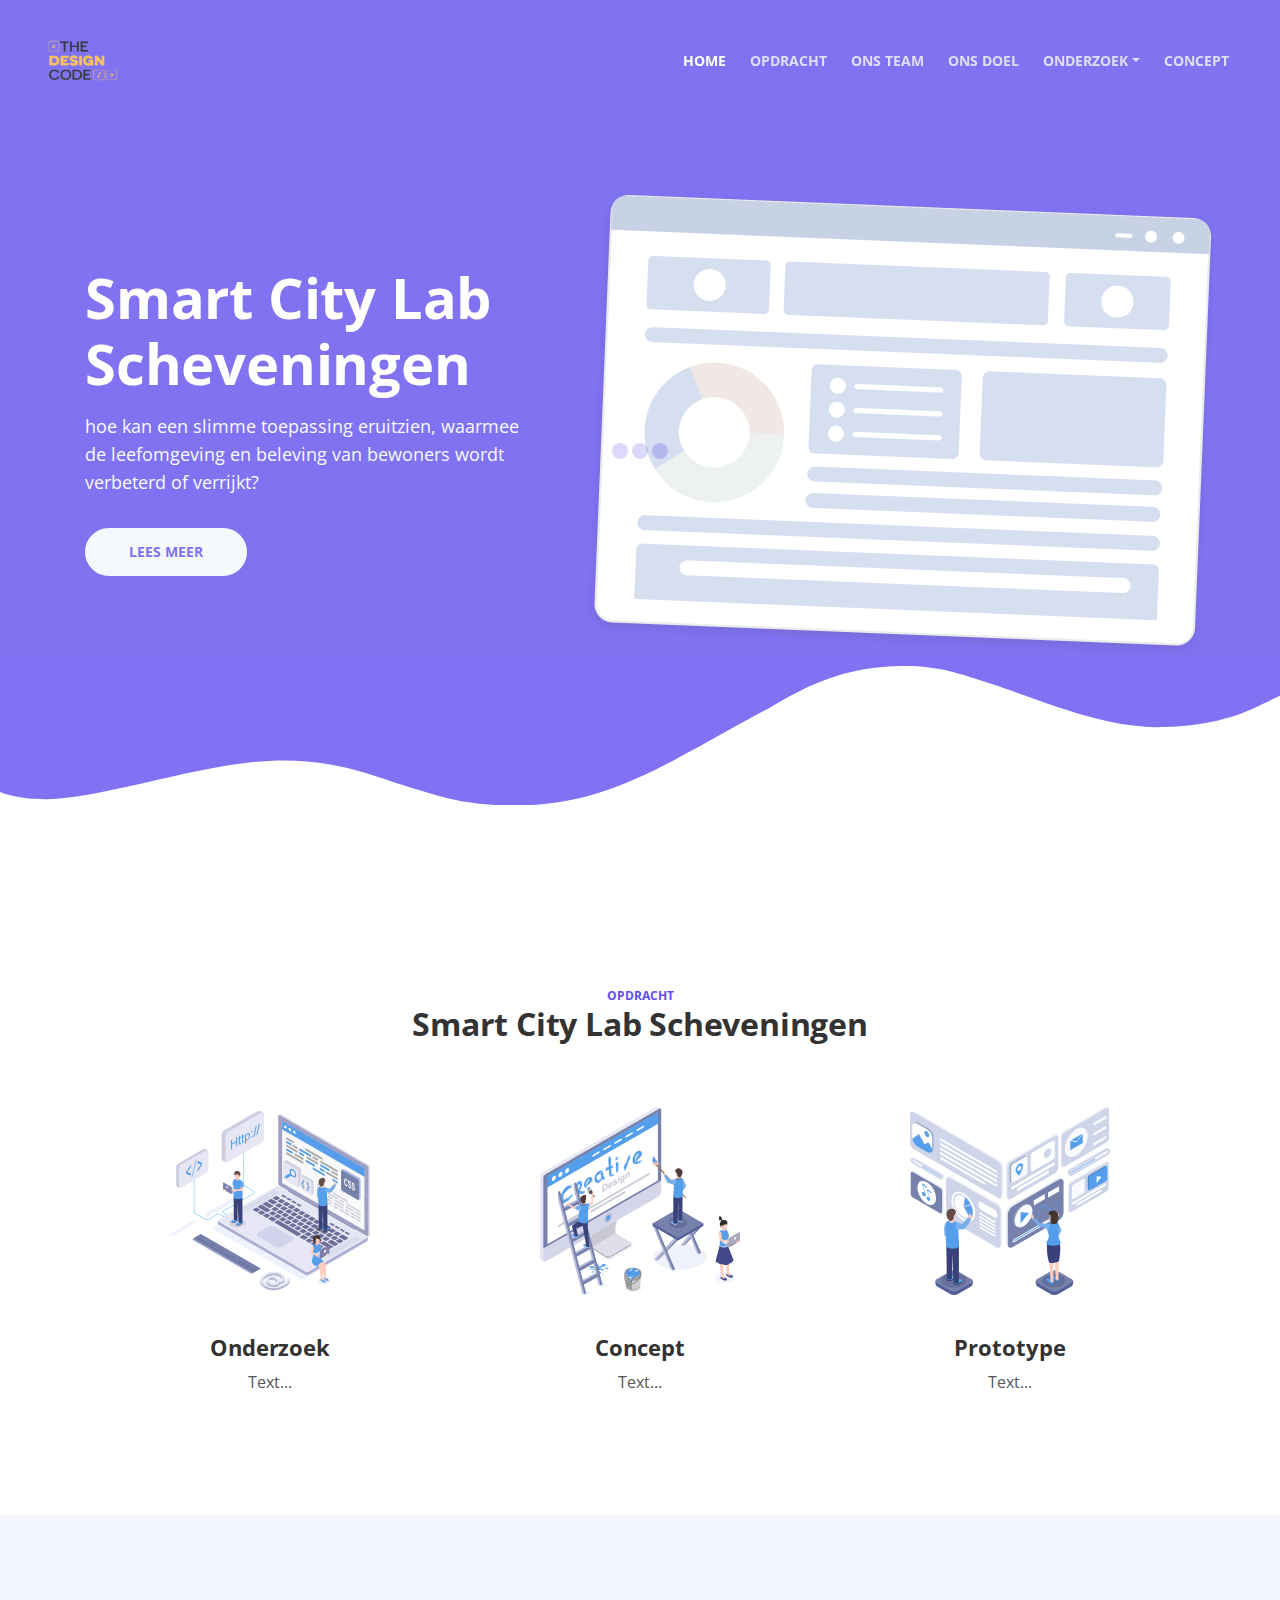
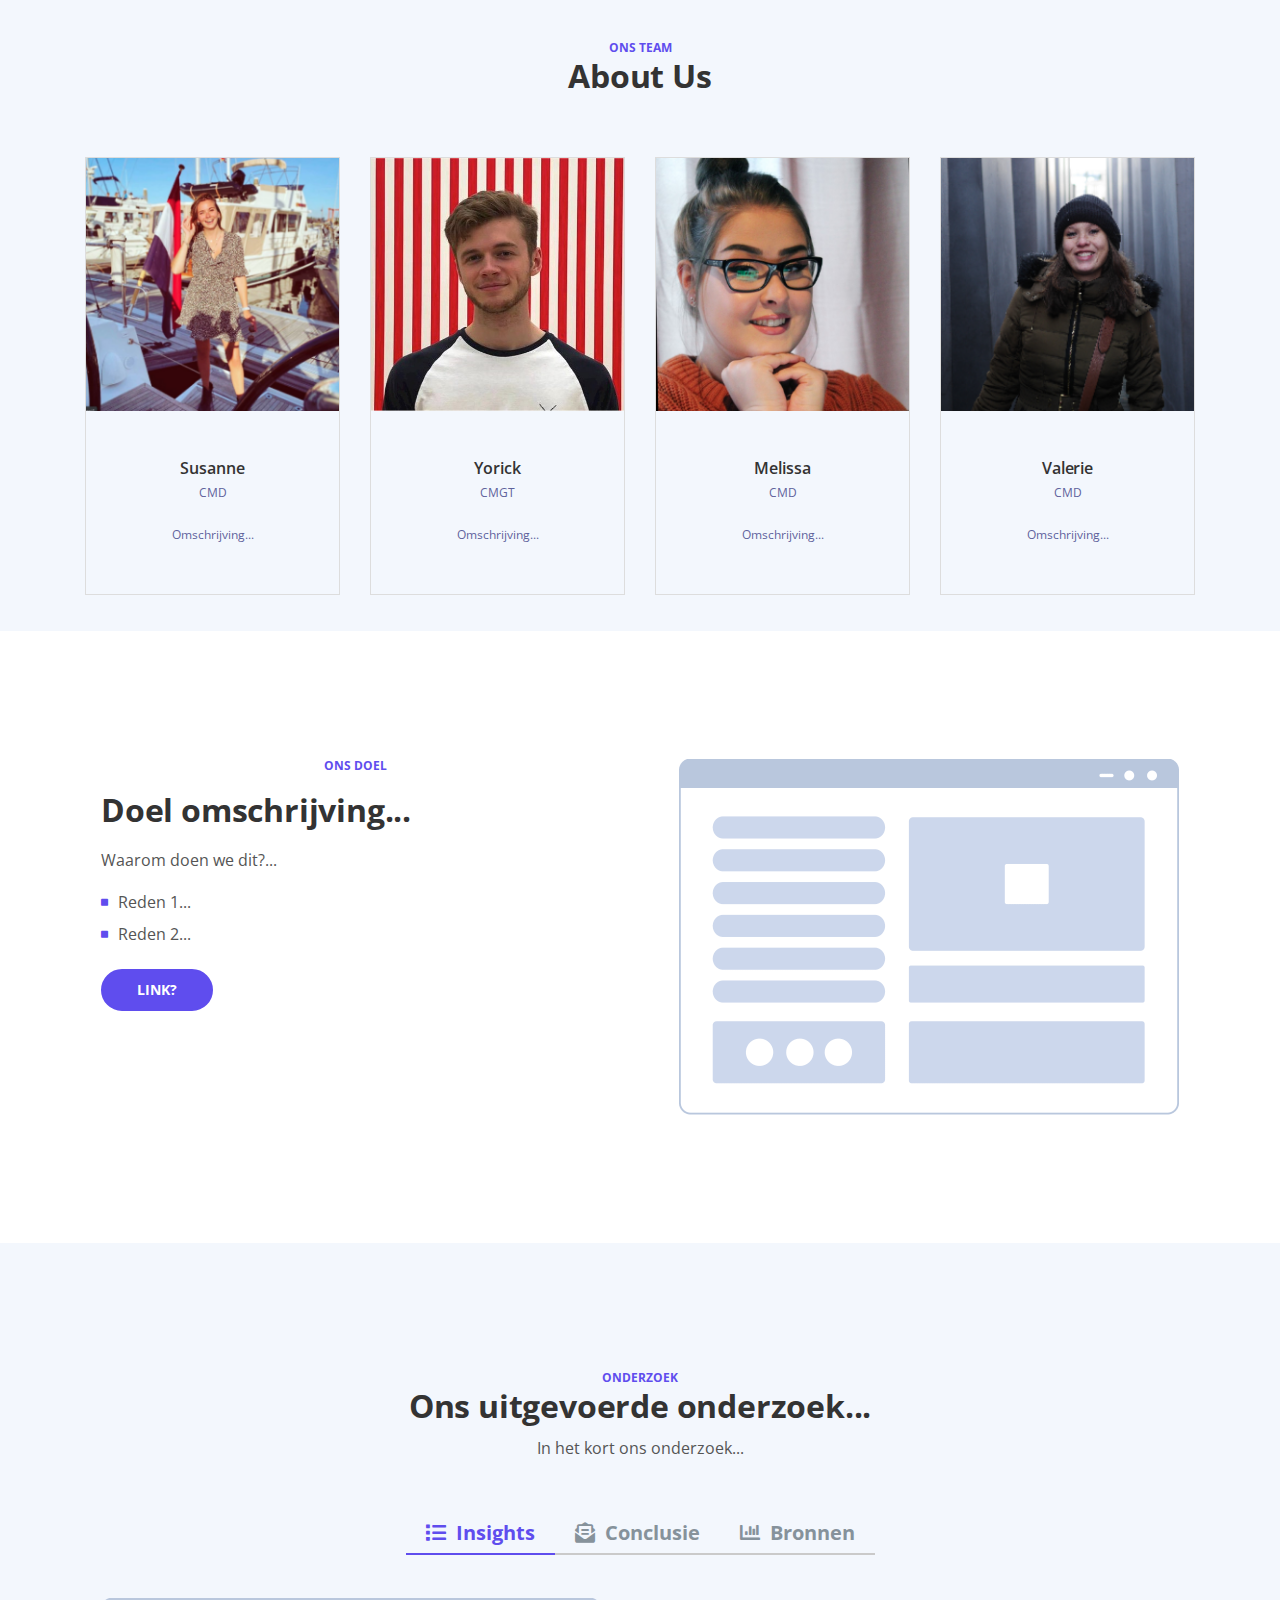
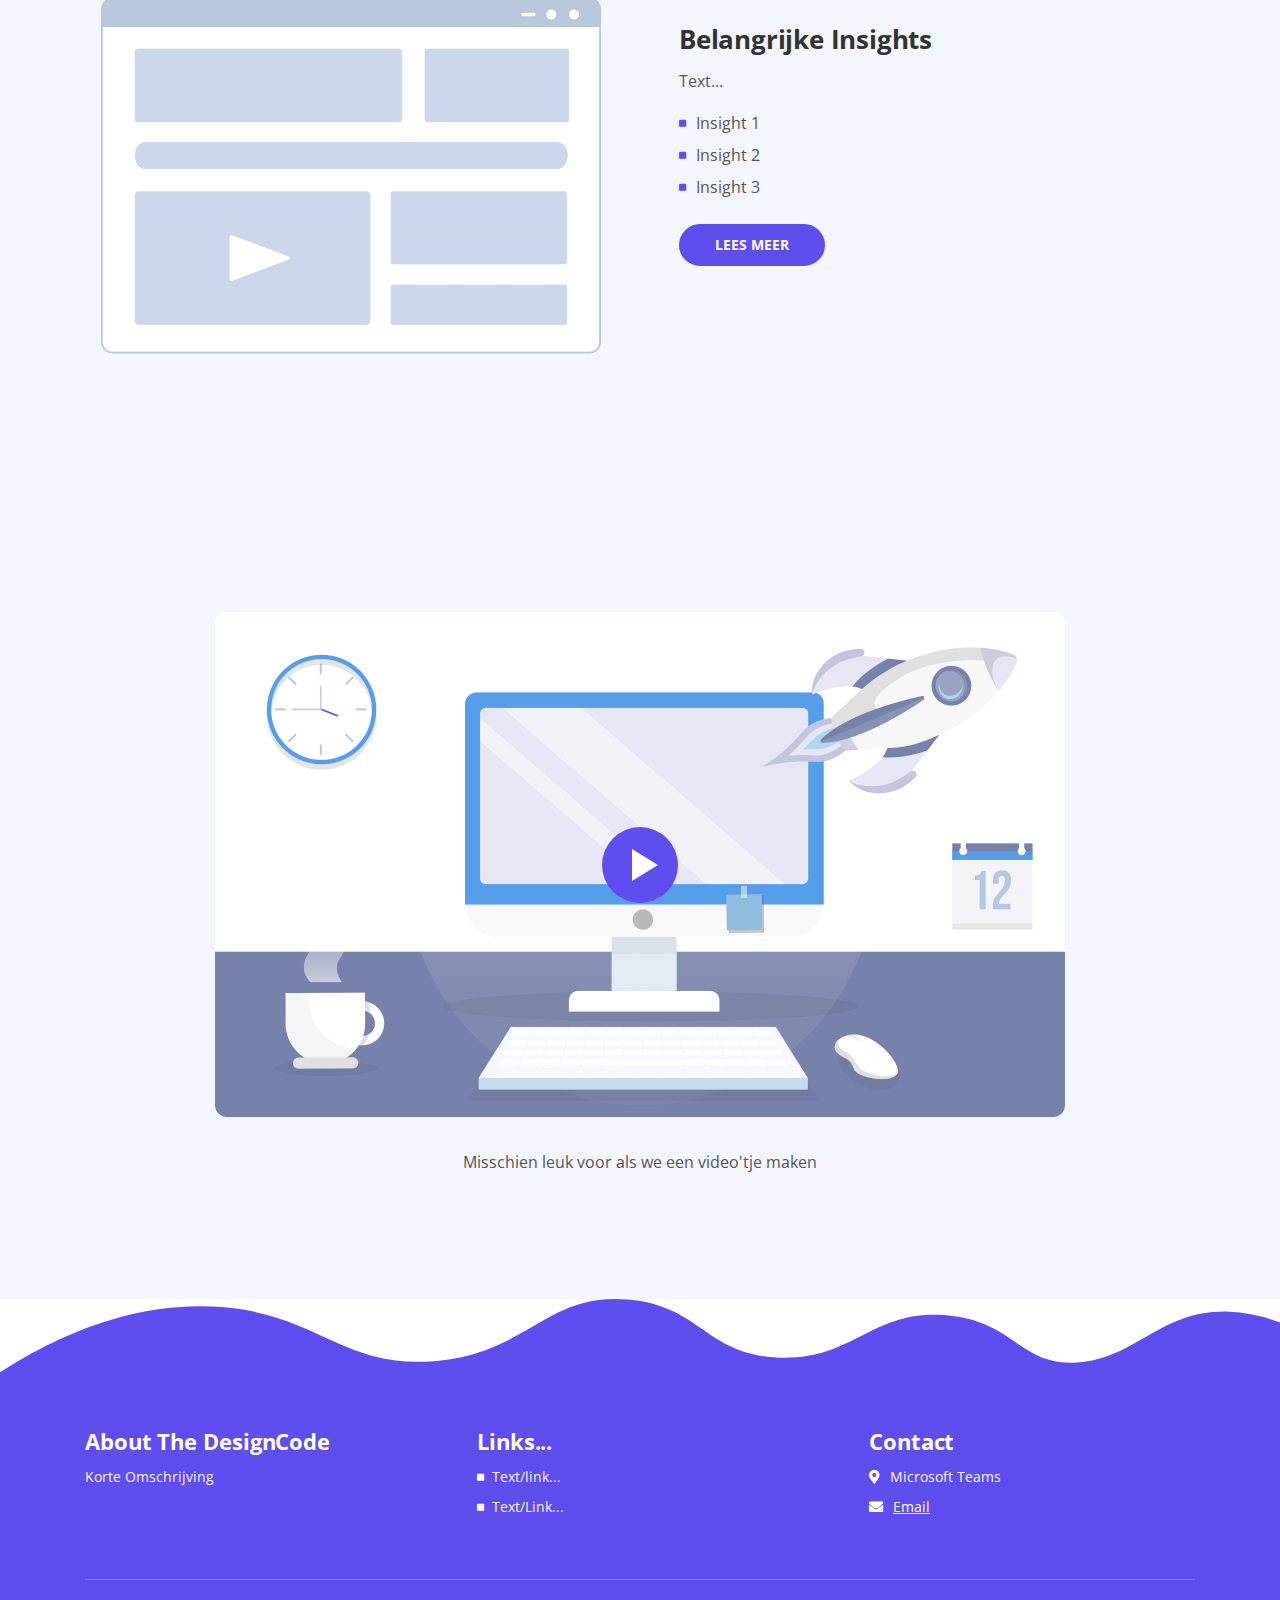
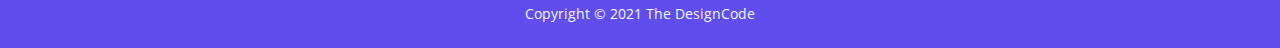
==== commit d060c443: "Update index.html" ====
--- a/web/index.html
+++ b/web/index.html
@@ -103,7 +103,7 @@
                 <div class="row">
                     <div class="col-lg-6 col-xl-5">
                         <div class="text-container">
-                            <h1>Smart City Lab Rotterdam</h1>
+                            <h1>Smart City Lab Scheveningen</h1>
                             <p class="p-large">hoe kan een slimme toepassing eruitzien,
                                 waarmee de leefomgeving en beleving van bewoners wordt verbeterd of verrijkt?</p>
                             <a class="btn-solid-lg page-scroll" href="#assignment">LEES MEER</a>
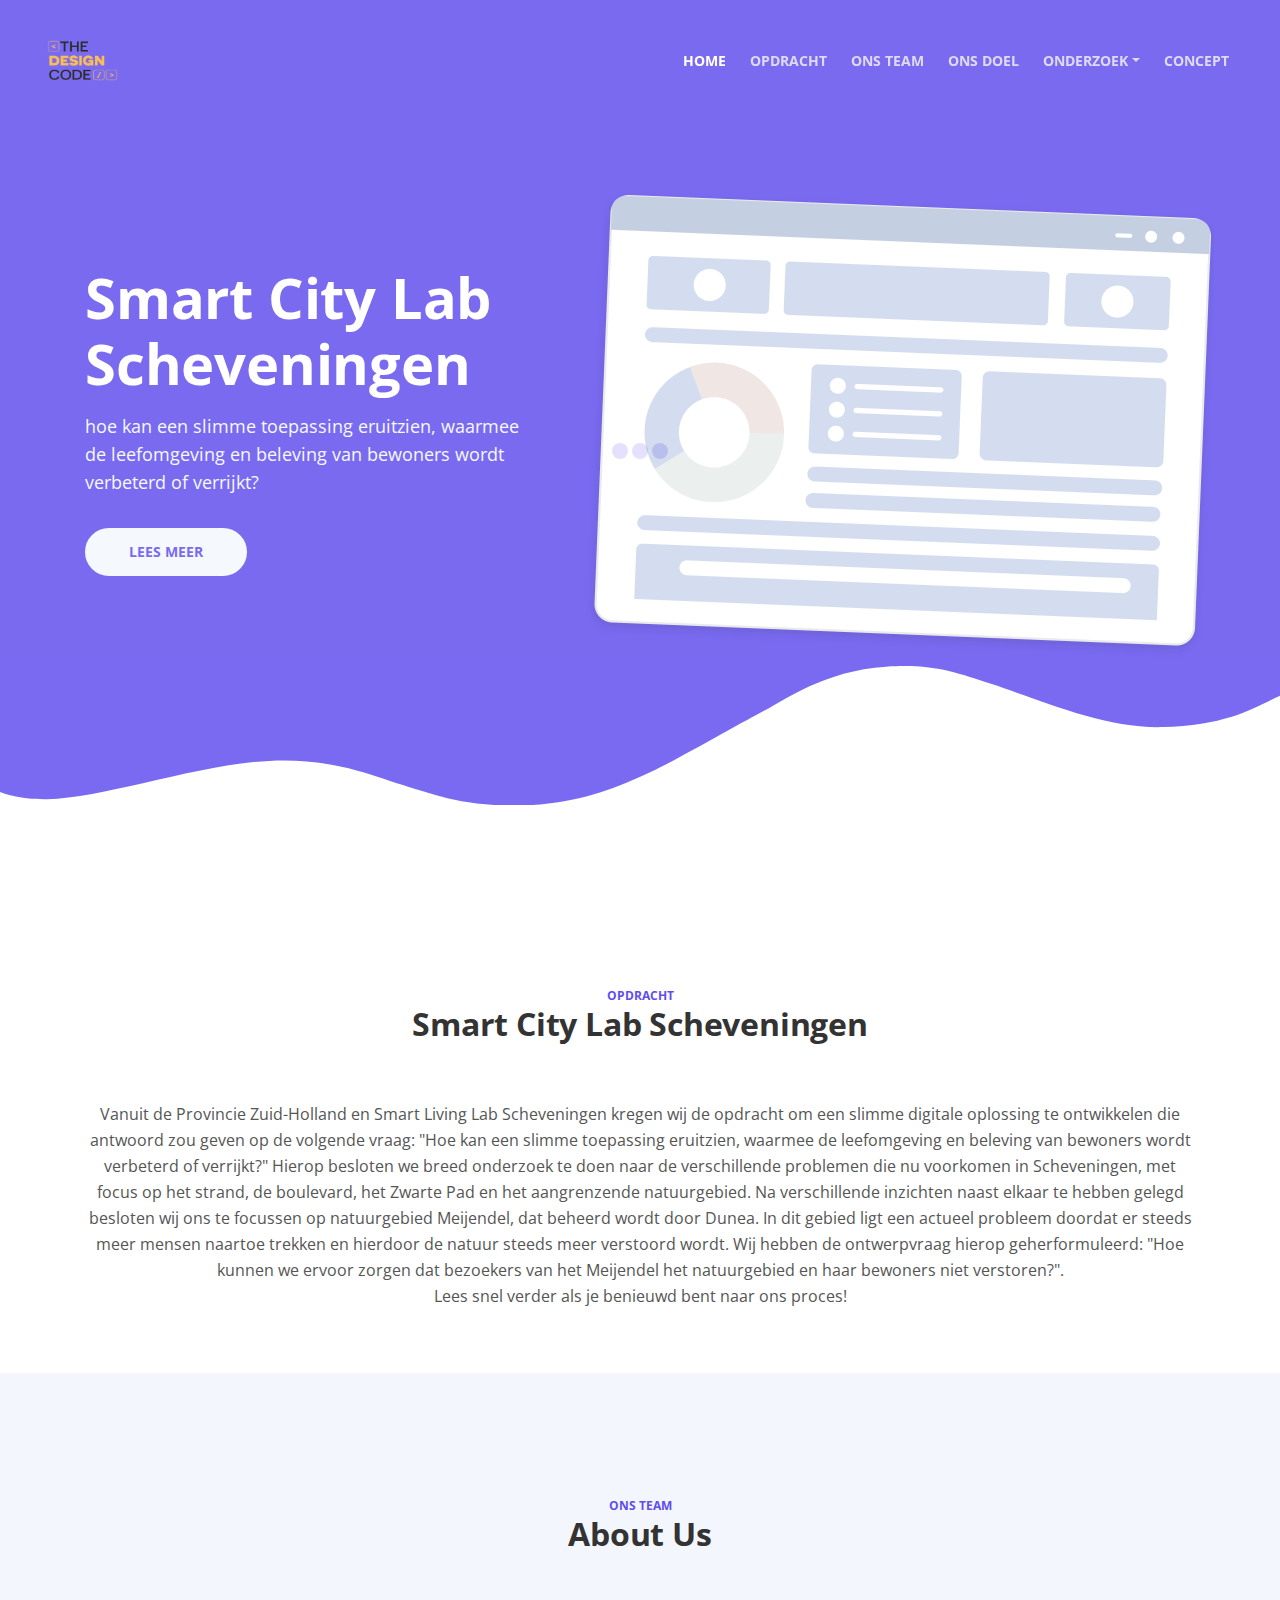
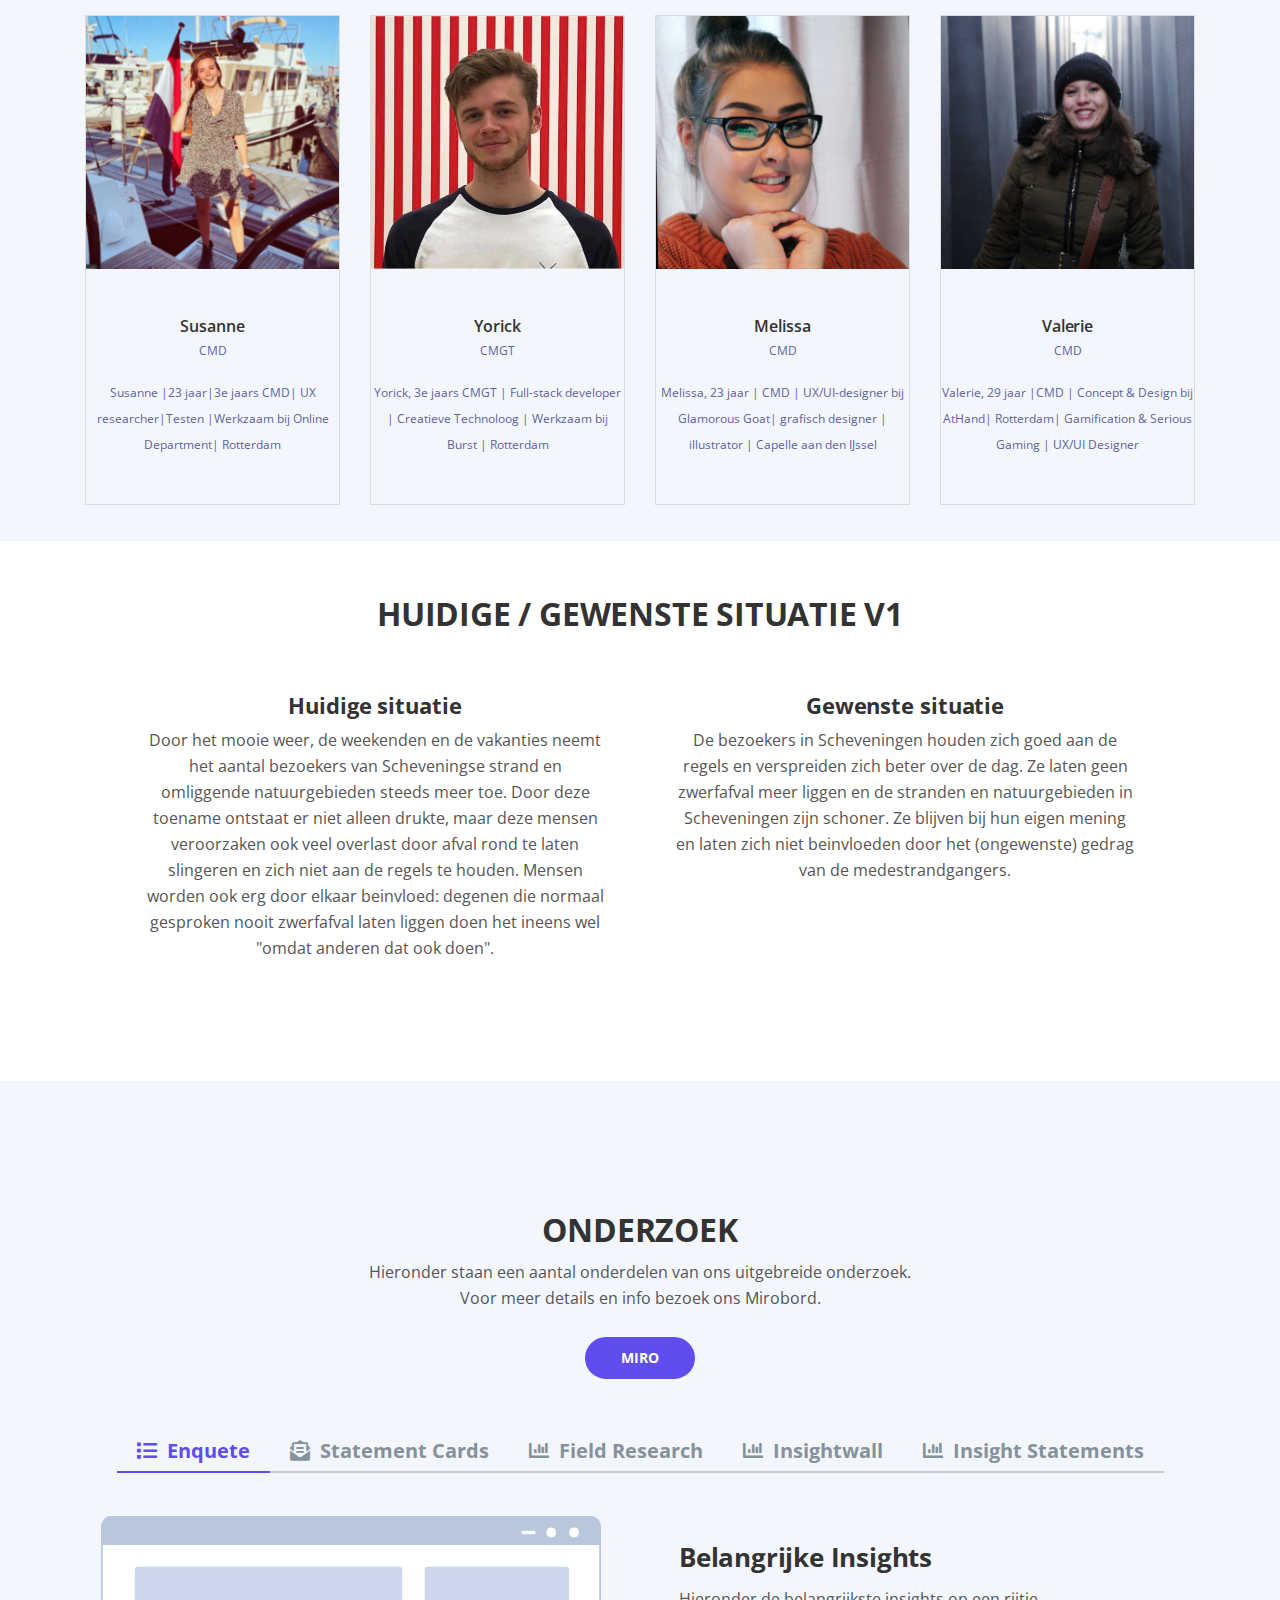
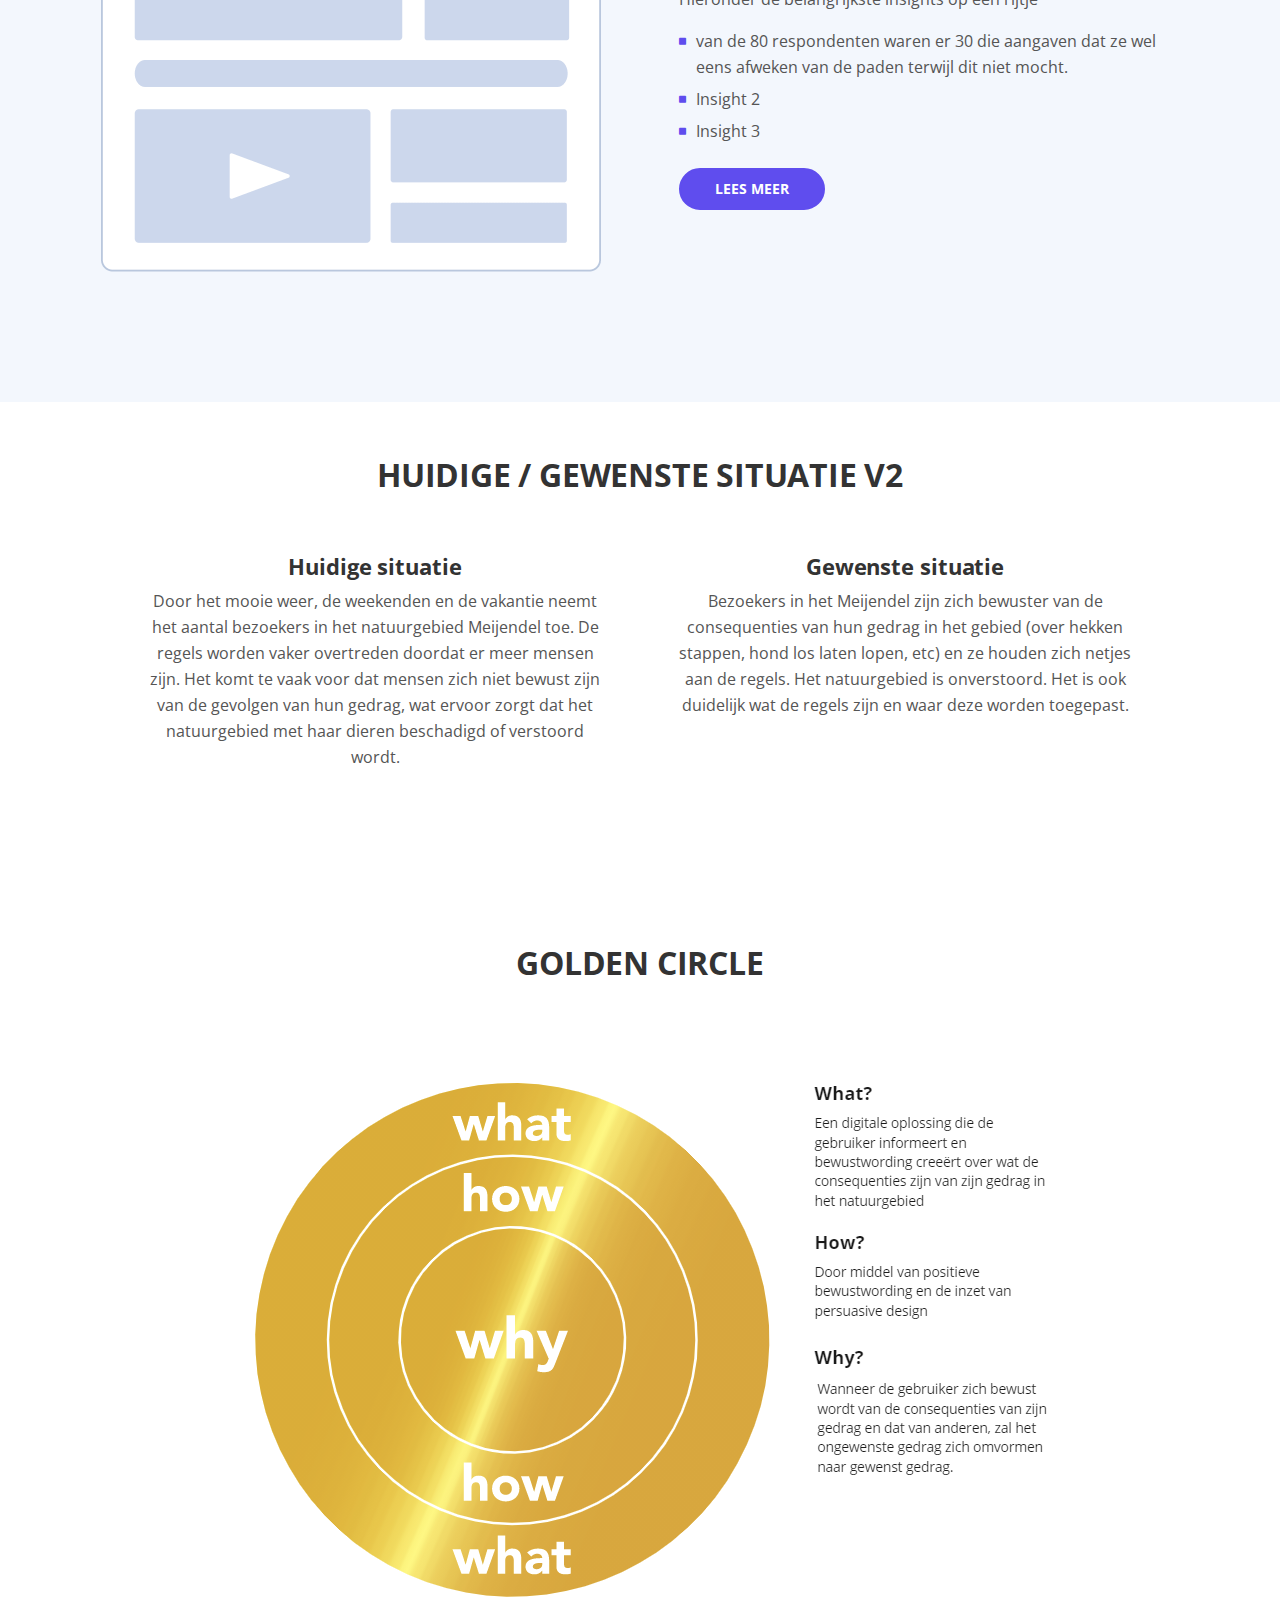
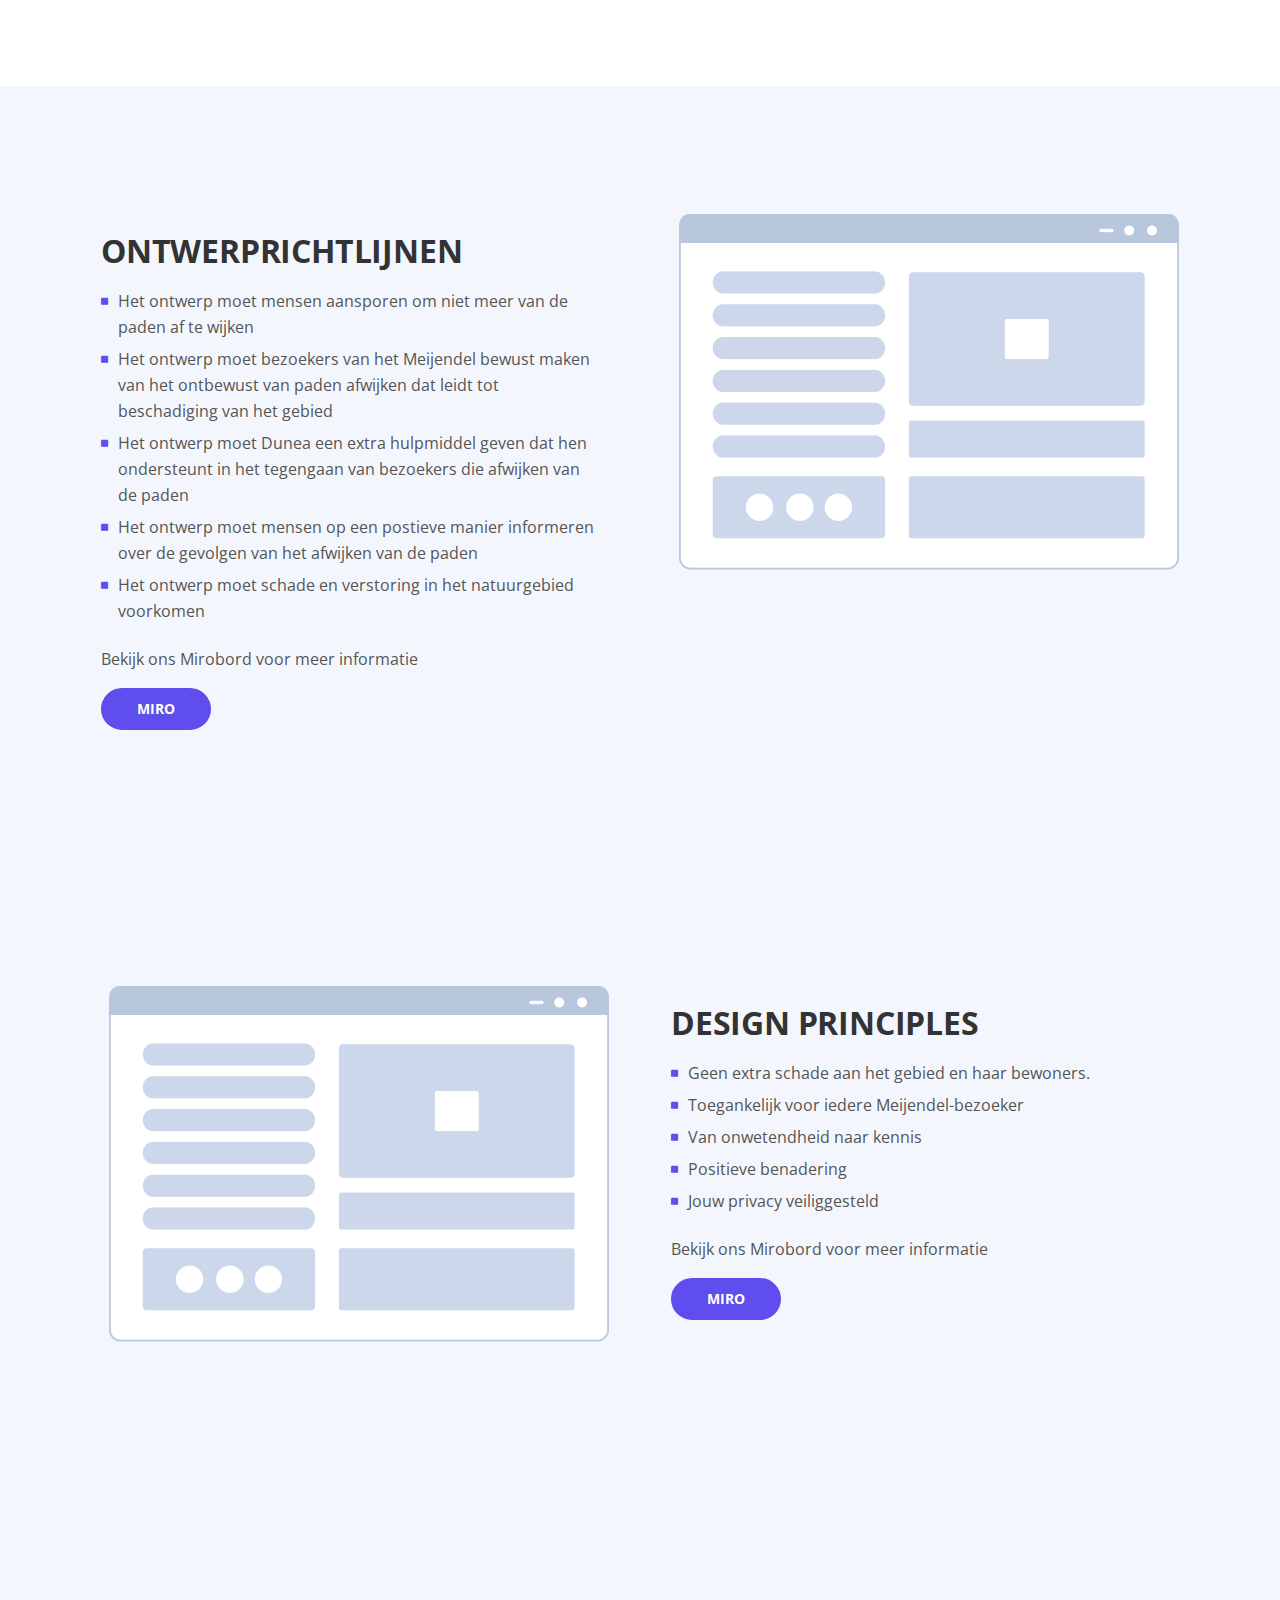
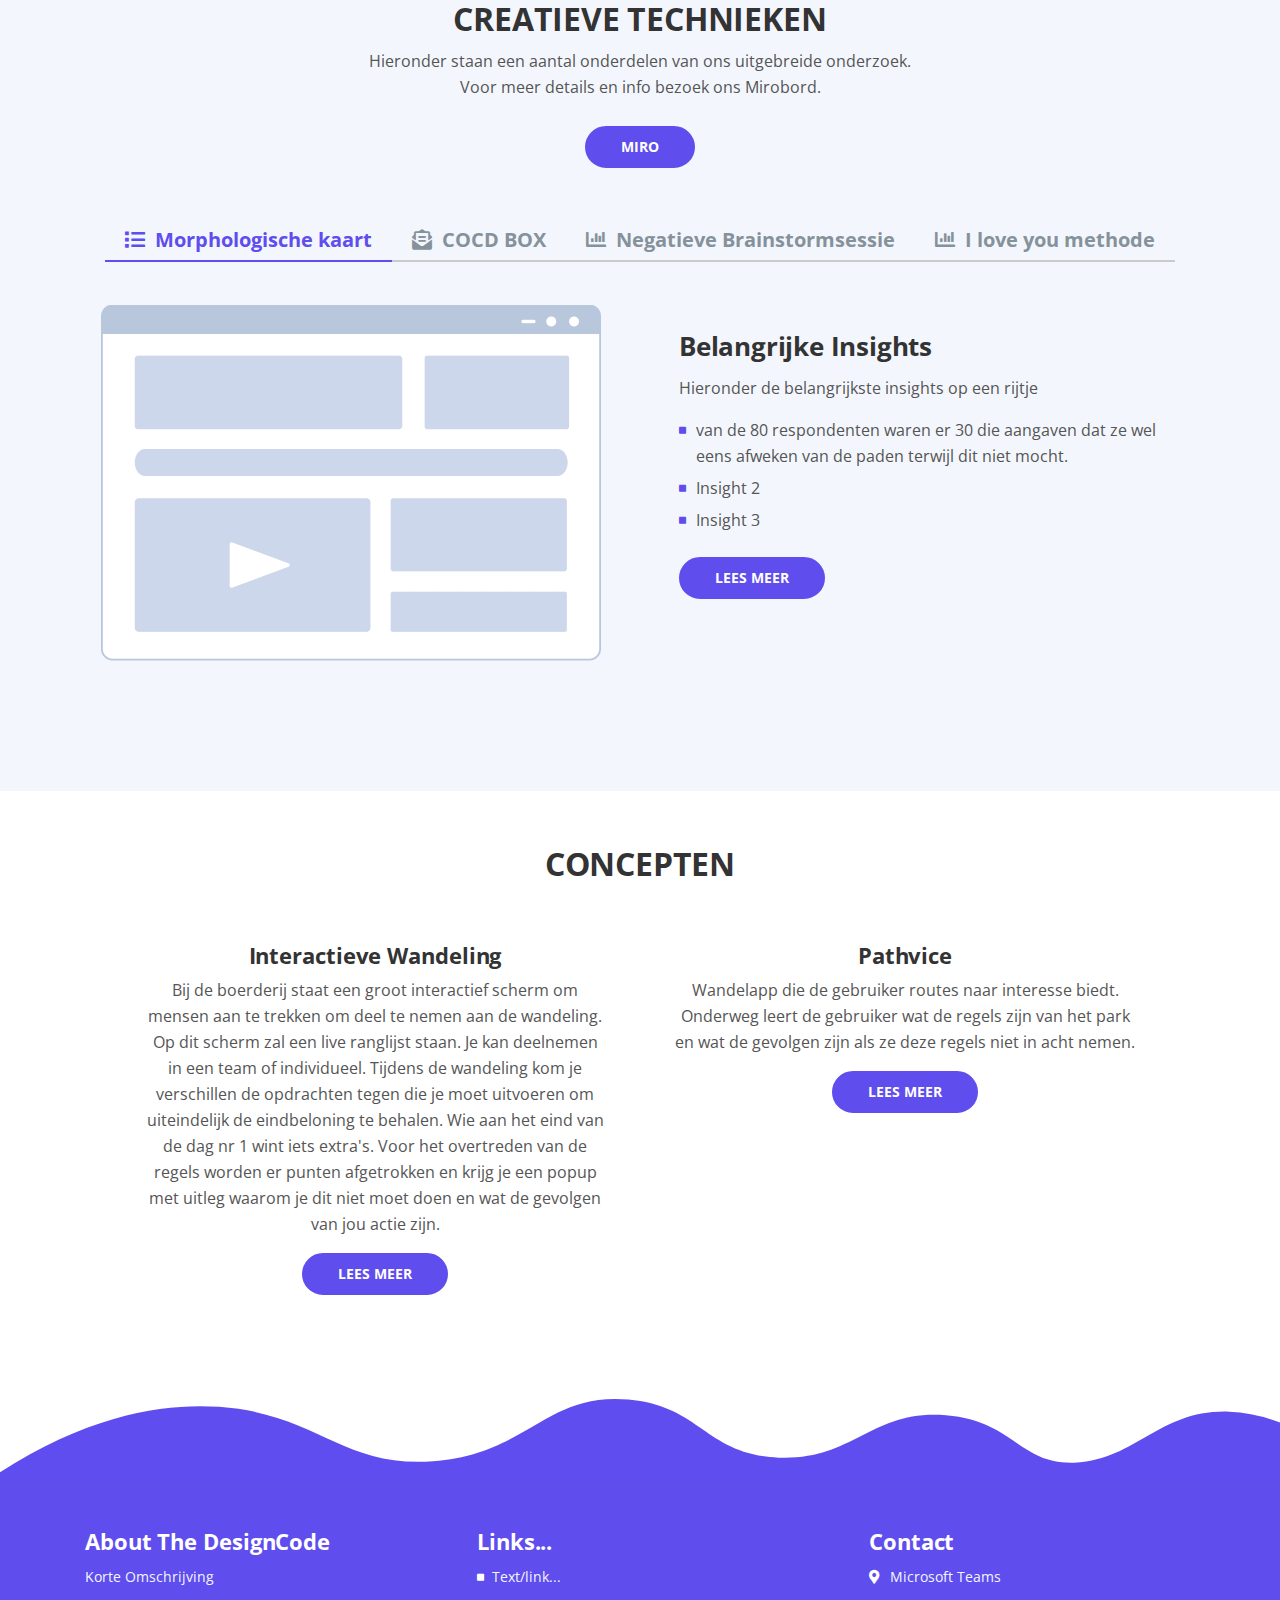
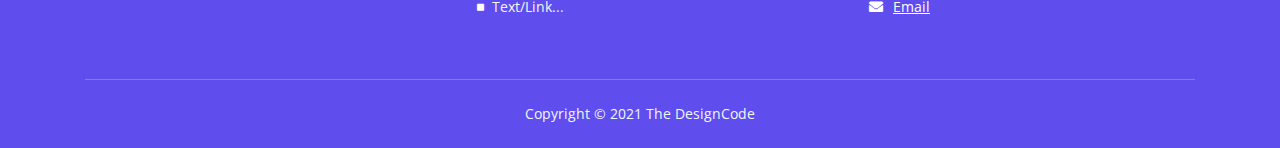
==== commit 8ae3da31: "content changes" ====
--- a/web/index.html
+++ b/web/index.html
@@ -175,42 +175,12 @@
             </div> <!-- end of row -->
             <div class="row">
                 <div class="col-lg-12">
-
-                    <!-- Card -->
-                    <div class="card">
-                        <div class="card-image">
-                            <img class="img-fluid" src="images/description-1.png" alt="alternative">
-                        </div>
-                        <div class="card-body">
-                            <h4 class="card-title">Onderzoek</h4>
-                            <p>Text...</p>
-                        </div>
-                    </div>
-                    <!-- end of card -->
-
-                    <!-- Card -->
-                    <div class="card">
-                        <div class="card-image">
-                            <img class="img-fluid" src="images/description-2.png" alt="alternative">
-                        </div>
-                        <div class="card-body">
-                            <h4 class="card-title">Concept</h4>
-                            <p>Text...</p>
-                        </div>
-                    </div>
-                    <!-- end of card -->
-
-                    <!-- Card -->
-                    <div class="card">
-                        <div class="card-image">
-                            <img class="img-fluid" src="images/description-3.png" alt="alternative">
-                        </div>
-                        <div class="card-body">
-                            <h4 class="card-title">Prototype</h4>
-                            <p>Text...</p>
-                        </div>
-                    </div>
-                    <!-- end of card -->
+                    
+                    <p> Vanuit de Provincie Zuid-Holland en Smart Living Lab Scheveningen kregen wij de opdracht om een slimme digitale oplossing te ontwikkelen die antwoord zou geven op de volgende vraag: "Hoe kan een slimme toepassing eruitzien, waarmee de leefomgeving en beleving van bewoners wordt verbeterd of verrijkt?"
+                        Hierop besloten we breed onderzoek te doen naar de verschillende problemen die nu voorkomen in Scheveningen, met focus op het strand, de boulevard, het Zwarte Pad en het aangrenzende natuurgebied. Na verschillende inzichten naast elkaar te hebben gelegd besloten wij ons te focussen op natuurgebied Meijendel, dat beheerd wordt door Dunea. In dit gebied ligt een actueel probleem doordat er steeds meer mensen naartoe trekken en hierdoor de natuur steeds meer verstoord wordt. Wij hebben de ontwerpvraag hierop geherformuleerd: "Hoe kunnen we ervoor zorgen dat bezoekers van het Meijendel het natuurgebied en haar bewoners niet verstoren?". 
+                        <br>
+                        Lees snel verder als je benieuwd bent naar ons proces!
+                    </p>
 
                 </div> <!-- end of col -->
             </div> <!-- end of row -->
@@ -245,7 +215,7 @@
                   <div class="team-inner text-center">
                     <h5 class="team-title">Susanne</h5>
                     <p>CMD</p>
-                    <p>Omschrijving...</p>
+                    <p>Susanne |23 jaar|3e jaars CMD| UX researcher|Testen |Werkzaam bij Online Department| Rotterdam</p>
                   </div>
                 </div>
               </div>
@@ -263,7 +233,7 @@
                   <div class="team-inner text-center">
                     <h5 class="team-title">Yorick</h5>
                     <p>CMGT</p>
-                    <p>Omschrijving...</p>
+                    <p>Yorick, 3e jaars CMGT | Full-stack developer | Creatieve Technoloog | Werkzaam bij Burst | Rotterdam</p>
                   </div>
                 </div>
               </div>
@@ -281,7 +251,7 @@
                   <div class="team-inner text-center">
                     <h5 class="team-title">Melissa</h5>
                     <p>CMD</p>
-                    <p>Omschrijving...</p>
+                    <p>Melissa, 23 jaar | CMD | UX/UI-designer bij Glamorous Goat| grafisch designer | illustrator | Capelle aan den IJssel</p>
                   </div>
                 </div>
               </div>
@@ -299,7 +269,7 @@
                   <div class="team-inner text-center">
                     <h5 class="team-title">Valerie</h5>
                     <p>CMD</p>
-                    <p>Omschrijving...</p>
+                    <p>Valerie, 29 jaar |CMD | Concept & Design bij AtHand| Rotterdam| Gamification & Serious Gaming | UX/UI Designer</p>
                   </div>
                 </div>
               </div>
@@ -313,60 +283,71 @@
     </div>
     <!-- Team section End -->
 
-    <!-- Details -->
-    <div id="goal" class="basic-1">
-        <div class="container">
-            <div class="row">
-                <div class="col-lg-6">
-                    <div class="above-heading">ONS DOEL</div>
-                    <div class="text-container">
-                        <h2>Doel omschrijving...</h2>
-                        <p>Waarom doen we dit?...</p>
-                        <ul class="list-unstyled li-space-lg">
-                            <li class="media">
-                                <i class="fas fa-square"></i>
-                                <div class="media-body">Reden 1...</div>
-                            </li>
-                            <li class="media">
-                                <i class="fas fa-square"></i>
-                                <div class="media-body">Reden 2...</div>
-                            </li>
-                        </ul>
-                        <a class="btn-solid-reg page-scroll" href="sign-up.html">LINK?</a>
-                    </div> <!-- end of text-container -->
-                </div> <!-- end of col -->
-                <div class="col-lg-6">
-                    <div class="image-container">
-                        <img class="img-fluid" src="images/details.png" alt="alternative">
-                    </div> <!-- end of image-container -->
-                </div> <!-- end of col -->
-            </div> <!-- end of row -->
-        </div> <!-- end of container -->
-    </div> <!-- end of basic-1 -->
-    <!-- end of details -->
+<!-- Description -->
+<div id="assignment" class="cards-1">
+    <div class="container">
+        <div class="row">
+            <div class="col-lg-12">
+                <div class="above-heading"></div>
+                <h2 class="h2-heading">HUIDIGE / GEWENSTE SITUATIE V1</h2>
+            </div> <!-- end of col -->
+        </div> <!-- end of row -->
+        <div class="row">
+            <div class="col-lg-12">
+
+                <!-- Card -->
+                <div class="card">
+                    <div class="card-body">
+                        <h4 class="card-title">Huidige situatie</h4>
+                        <p>Door het mooie weer, de weekenden en de vakanties neemt het aantal bezoekers van Scheveningse strand en omliggende natuurgebieden steeds meer toe. Door deze toename ontstaat er niet alleen drukte, maar deze mensen veroorzaken ook veel overlast door afval rond te laten slingeren en zich niet aan de regels te houden. Mensen worden ook erg door elkaar beinvloed: degenen die normaal gesproken nooit zwerfafval laten liggen doen het ineens wel "omdat anderen dat ook doen".</p>
+                    </div>
+                </div>
+                <div class="card">
+                    <div class="card-body">
+                        <h4 class="card-title">Gewenste situatie</h4>
+                        <p>De bezoekers in Scheveningen houden zich goed aan de regels en verspreiden zich beter over de dag. Ze laten geen zwerfafval meer liggen en de stranden en natuurgebieden in Scheveningen zijn schoner. Ze blijven bij hun eigen mening en laten zich niet beinvloeden door het (ongewenste) gedrag van de medestrandgangers.</p>
+                    </div>
+                </div>
+                <!-- end of card -->
+
+            </div> <!-- end of col -->
+        </div> <!-- end of row -->
+    </div> <!-- end of container -->
+</div> <!-- end of cards-1 -->
+<!-- end of description -->
 
     <div id="research" class="tabs">
         <div class="container">
             <div class="row">
                 <div class="col-lg-12">
-                    <div class="above-heading">ONDERZOEK</div>
-                    <h2 class="h2-heading">Ons uitgevoerde onderzoek...</h2>
-                    <p class="p-heading">In het kort ons onderzoek...</p>
+                    <div class="above-heading"></div>
+                    <h2 class="h2-heading">ONDERZOEK</h2>
+                    <p class="p-heading">Hieronder staan een aantal onderdelen van ons uitgebreide onderzoek.
+                        <br>Voor meer details en info bezoek ons Mirobord.
+                        <br><br><a class="btn-solid-reg " href="https://miro.com/app/board/o9J_lUcSjGc=/">MIRO</a>
+                    </p>
+
                 </div> <!-- end of col -->
             </div> <!-- end of row -->
-            <div class="row">
+            <div class="row">   
                 <div class="col-lg-12">
 
                     <!-- Tabs Links -->
                     <ul class="nav nav-tabs" id="argoTabs" role="tablist">
                         <li class="nav-item">
-                            <a class="nav-link active" id="nav-tab-1" data-toggle="tab" href="#tab-1" role="tab" aria-controls="tab-1" aria-selected="true"><i class="fas fa-list"></i>Insights</a>
+                            <a class="nav-link active" id="nav-tab-1" data-toggle="tab" href="#tab-1" role="tab" aria-controls="tab-1" aria-selected="true"><i class="fas fa-list"></i>Enquete</a>
                         </li>
                         <li class="nav-item">
-                            <a class="nav-link" id="nav-tab-2" data-toggle="tab" href="#tab-2" role="tab" aria-controls="tab-2" aria-selected="false"><i class="fas fa-envelope-open-text"></i>Conclusie</a>
+                            <a class="nav-link" id="nav-tab-2" data-toggle="tab" href="#tab-2" role="tab" aria-controls="tab-2" aria-selected="false"><i class="fas fa-envelope-open-text"></i>Statement Cards</a>
                         </li>
                         <li class="nav-item">
-                            <a class="nav-link" id="nav-tab-3" data-toggle="tab" href="#tab-3" role="tab" aria-controls="tab-3" aria-selected="false"><i class="fas fa-chart-bar"></i>Bronnen</a>
+                            <a class="nav-link" id="nav-tab-3" data-toggle="tab" href="#tab-3" role="tab" aria-controls="tab-3" aria-selected="false"><i class="fas fa-chart-bar"></i>Field Research</a>
+                        </li>
+                        <li class="nav-item">
+                            <a class="nav-link" id="nav-tab-3" data-toggle="tab" href="#tab-3" role="tab" aria-controls="tab-3" aria-selected="false"><i class="fas fa-chart-bar"></i>Insightwall</a>
+                        </li>
+                        <li class="nav-item">
+                            <a class="nav-link" id="nav-tab-3" data-toggle="tab" href="#tab-3" role="tab" aria-controls="tab-3" aria-selected="false"><i class="fas fa-chart-bar"></i>Insight Statements</a>
                         </li>
                     </ul>
                     <!-- end of tabs links -->
@@ -385,11 +366,11 @@
                                 <div class="col-lg-6">
                                     <div class="text-container">
                                         <h3>Belangrijke Insights</h3>
-                                        <p>Text...</p>
+                                        <p>Hieronder de belangrijkste insights op een rijtje</p>
                                         <ul class="list-unstyled li-space-lg">
                                             <li class="media">
                                                 <i class="fas fa-square"></i>
-                                                <div class="media-body">Insight 1</div>
+                                                <div class="media-body">van de 80 respondenten waren er 30 die aangaven dat ze wel eens afweken van de paden terwijl dit niet mocht.</div>
                                             </li>
                                             <li class="media">
                                                 <i class="fas fa-square"></i>
@@ -611,31 +592,481 @@
     <!-- end of details lightbox 3 -->
     <!-- end of details lightboxes -->
 
-    <!-- Video -->
-    <div id="video" class="basic-2">
+    <!-- Description -->
+<div id="assignment" class="cards-1">
+    <div class="container">
+        <div class="row">
+            <div class="col-lg-12">
+                <div class="above-heading"></div>
+                <h2 class="h2-heading">HUIDIGE / GEWENSTE SITUATIE V2</h2>
+            </div> <!-- end of col -->
+        </div> <!-- end of row -->
+        <div class="row">
+            <div class="col-lg-12">
+
+                <!-- Card -->
+                <div class="card">
+                    <div class="card-body">
+                        <h4 class="card-title">Huidige situatie</h4>
+                        <p>Door het mooie weer, de weekenden en de vakantie neemt het aantal bezoekers in het natuurgebied Meijendel toe. De regels worden vaker overtreden doordat er meer mensen zijn. Het komt te vaak voor dat mensen zich niet bewust zijn van de gevolgen van hun gedrag, wat ervoor zorgt dat het natuurgebied met haar dieren beschadigd of verstoord wordt.</p>
+                    </div>
+                </div>
+                <div class="card">
+                    <div class="card-body">
+                        <h4 class="card-title">Gewenste situatie</h4>
+                        <p>Bezoekers in het Meijendel zijn zich bewuster van de consequenties van hun gedrag in het gebied (over hekken stappen, hond los laten lopen, etc) en ze houden zich netjes aan de regels. Het natuurgebied is onverstoord. Het is ook duidelijk wat de regels zijn en waar deze worden toegepast.</p>
+                    </div>
+                </div>
+                <!-- end of card -->
+
+            </div> <!-- end of col -->
+        </div> <!-- end of row -->
+    </div> <!-- end of container -->
+</div> <!-- end of cards-1 -->
+<!-- end of description -->
+    <!-- Description -->
+    <div id="assignment" class="cards-1">
         <div class="container">
             <div class="row">
                 <div class="col-lg-12">
-
-                    <!-- Video Preview -->
-                    <div class="image-container">
-                        <div class="video-wrapper">
-                            <a class="popup-youtube" href="" data-effect="fadeIn">
-                                <img class="img-fluid" src="images/video-image.png" alt="alternative">
-                                <span class="video-play-button">
-                                    <span></span>
-                                </span>
-                            </a>
-                        </div> <!-- end of video-wrapper -->
-                    </div> <!-- end of image-container -->
-                    <!-- end of video preview -->
-
-                    <div class="p-heading">Misschien leuk voor als we een video'tje maken</div>        
+                    <div class="above-heading"></div>
+                    <h2 class="h2-heading">GOLDEN CIRCLE</h2>
+                </div> <!-- end of col -->
+            </div> <!-- end of row -->
+            <div class="row">
+                <div class="col-lg-12">
+    
+                    <!-- Card -->
+                    <div class="card-adjusted">
+                        <div class="card-body">
+                            <img class="img-large" src="./images/goldenCircle.png" />
+                        </p>
+                        </div>
+                    </div>
+    
                 </div> <!-- end of col -->
             </div> <!-- end of row -->
         </div> <!-- end of container -->
-    </div> <!-- end of basic-2 -->
-    <!-- end of video -->
+    </div> <!-- end of cards-1 -->
+    <!-- end of description -->
+
+<!-- Details -->
+<div id="goal" class="basic-1 tabs">
+    <div class="container">
+        <div class="row">
+            <div class="col-lg-6">
+                <div class="text-container">
+                    <h2>ONTWERPRICHTLIJNEN</h2>
+                    <ul class="list-unstyled li-space-lg">
+                        <li class="media">
+                            <i class="fas fa-square"></i>
+                            <div class="media-body">
+                                Het ontwerp moet mensen aansporen om niet meer van de paden af te wijken
+                            </div>
+                        </li>
+                        <li class="media">
+                            <i class="fas fa-square"></i>
+                            <div class="media-body">
+                                Het ontwerp moet bezoekers van het Meijendel bewust maken van het ontbewust van paden afwijken dat leidt tot beschadiging van het gebied
+                            </div>
+                        </li>
+                        <li class="media">
+                            <i class="fas fa-square"></i>
+                            <div class="media-body">
+                                Het ontwerp moet Dunea een extra hulpmiddel geven dat hen ondersteunt in het tegengaan van bezoekers die afwijken van de paden
+                            </div>
+                        </li>
+                        <li class="media">
+                            <i class="fas fa-square"></i>
+                            <div class="media-body">
+                                Het ontwerp moet mensen op een postieve manier informeren over de gevolgen van het afwijken van de paden
+                            </div>
+                        </li>
+                        <li class="media">
+                            <i class="fas fa-square"></i>
+                            <div class="media-body">
+                                Het ontwerp moet schade en verstoring in het natuurgebied voorkomen
+                            </div>
+                        </li>
+                    </ul>
+                    <p>Bekijk ons Mirobord voor meer informatie</p>
+                    <a class="btn-solid-reg page-scroll" href="https://miro.com/app/board/o9J_lUcSjGc=/">MIRO</a>
+                </div> <!-- end of text-container -->
+            </div> <!-- end of col -->
+            <div class="col-lg-6">
+                <div class="image-container">
+                    <img class="img-fluid" src="images/details.png" alt="alternative">
+                </div> <!-- end of image-container -->
+            </div> <!-- end of col -->
+        </div> <!-- end of row -->
+    </div> <!-- end of container -->
+</div> <!-- end of basic-1 -->
+<!-- end of details -->
+
+<!-- Details -->
+<div id="goal" class="basic-1 tabs">
+    <div class="container">
+        <div class="row">
+            <div class="col-lg-6">
+                <div class="image-container">
+                    <img class="img-fluid" src="images/details.png" alt="alternative">
+                </div> <!-- end of image-container -->
+            </div> <!-- end of col -->
+            <div class="col-lg-6">
+                <div class="text-container">
+                    <h2>DESIGN PRINCIPLES</h2>
+                    <ul class="list-unstyled li-space-lg">
+                        <li class="media">
+                            <i class="fas fa-square"></i>
+                            <div class="media-body">
+                                Geen extra schade aan het gebied en haar bewoners.
+                            </div>
+                        </li>
+                        <li class="media">
+                            <i class="fas fa-square"></i>
+                            <div class="media-body">
+                                Toegankelijk voor iedere Meijendel-bezoeker
+                            </div>
+                        </li>
+                        <li class="media">
+                            <i class="fas fa-square"></i>
+                            <div class="media-body">
+                                Van onwetendheid naar kennis
+                            </div>
+                        </li>
+                        <li class="media">
+                            <i class="fas fa-square"></i>
+                            <div class="media-body">
+                                Positieve benadering
+                            </div>
+                        </li>
+                        <li class="media">
+                            <i class="fas fa-square"></i>
+                            <div class="media-body">
+                                Jouw privacy veiliggesteld
+                            </div>
+                        </li>
+                    </ul>
+                    <p>Bekijk ons Mirobord voor meer informatie</p>
+                    <a class="btn-solid-reg page-scroll" href="https://miro.com/app/board/o9J_lUcSjGc=/">MIRO</a>
+                </div> <!-- end of text-container -->
+            </div> <!-- end of col -->
+        </div> <!-- end of row -->
+    </div> <!-- end of container -->
+</div> <!-- end of basic-1 -->
+<!-- end of details -->
+
+<div id="research" class="tabs">
+    <div class="container">
+        <div class="row">
+            <div class="col-lg-12">
+                <div class="above-heading"></div>
+                <h2 class="h2-heading">CREATIEVE TECHNIEKEN</h2>
+                <p class="p-heading">Hieronder staan een aantal onderdelen van ons uitgebreide onderzoek.
+                    <br>Voor meer details en info bezoek ons Mirobord.
+                    <br><br><a class="btn-solid-reg " href="https://miro.com/app/board/o9J_lUcSjGc=/">MIRO</a>
+                </p>
+
+            </div> <!-- end of col -->
+        </div> <!-- end of row -->
+        <div class="row">   
+            <div class="col-lg-12">
+
+                <!-- Tabs Links -->
+                <ul class="nav nav-tabs" id="argoTabs" role="tablist">
+                    <li class="nav-item">
+                        <a class="nav-link active" id="nav-tab-1" data-toggle="tab" href="#tab-1" role="tab" aria-controls="tab-1" aria-selected="true"><i class="fas fa-list"></i>Morphologische kaart</a>
+                    </li>
+                    <li class="nav-item">
+                        <a class="nav-link" id="nav-tab-2" data-toggle="tab" href="#tab-2" role="tab" aria-controls="tab-2" aria-selected="false"><i class="fas fa-envelope-open-text"></i>COCD BOX</a>
+                    </li>
+                    <li class="nav-item">
+                        <a class="nav-link" id="nav-tab-3" data-toggle="tab" href="#tab-3" role="tab" aria-controls="tab-3" aria-selected="false"><i class="fas fa-chart-bar"></i>Negatieve Brainstormsessie</a>
+                    </li>
+                    <li class="nav-item">
+                        <a class="nav-link" id="nav-tab-3" data-toggle="tab" href="#tab-3" role="tab" aria-controls="tab-3" aria-selected="false"><i class="fas fa-chart-bar"></i>I love you methode</a>
+                    </li>
+                </ul>
+                <!-- end of tabs links -->
+
+                <!-- Tabs Content -->
+                <div class="tab-content" id="argoTabsContent">
+
+                    <!-- Tab -->
+                    <div class="tab-pane fade show active" id="tab-1" role="tabpanel" aria-labelledby="tab-1">
+                        <div class="row">
+                            <div class="col-lg-6">
+                                <div class="image-container">
+                                    <img class="img-fluid" src="images/features-1.png" alt="alternative">
+                                </div> <!-- end of image-container -->
+                            </div> <!-- end of col -->
+                            <div class="col-lg-6">
+                                <div class="text-container">
+                                    <h3>Belangrijke Insights</h3>
+                                    <p>Hieronder de belangrijkste insights op een rijtje</p>
+                                    <ul class="list-unstyled li-space-lg">
+                                        <li class="media">
+                                            <i class="fas fa-square"></i>
+                                            <div class="media-body">van de 80 respondenten waren er 30 die aangaven dat ze wel eens afweken van de paden terwijl dit niet mocht.</div>
+                                        </li>
+                                        <li class="media">
+                                            <i class="fas fa-square"></i>
+                                            <div class="media-body">Insight 2</div>
+                                        </li>
+                                        <li class="media">
+                                            <i class="fas fa-square"></i>
+                                            <div class="media-body">Insight 3</div>
+                                        </li>
+                                    </ul>
+                                    <a class="btn-solid-reg popup-with-move-anim" href="#details-lightbox-1">LEES MEER</a>
+                                </div> <!-- end of text-container -->
+                            </div> <!-- end of col -->
+                        </div> <!-- end of row -->
+                    </div> <!-- end of tab-pane -->
+                    <!-- end of tab -->
+
+                    <!-- Tab -->
+                    <div class="tab-pane fade" id="tab-2" role="tabpanel" aria-labelledby="tab-2">
+                        <div class="row">
+                            <div class="col-lg-6">
+                                <div class="image-container">
+                                    <img class="img-fluid" src="images/features-2.png" alt="alternative">
+                                </div> <!-- end of image-container -->
+                            </div> <!-- end of col -->
+                            <div class="col-lg-6">
+                                <div class="text-container">
+                                    <h3>Getrokken Conclusies</h3>
+                                    <p>Text...</p>
+                                    <ul class="list-unstyled li-space-lg">
+                                        <li class="media">
+                                            <i class="fas fa-square"></i>
+                                            <div class="media-body">Text...</div>
+                                        </li>
+                                        <li class="media">
+                                            <i class="fas fa-square"></i>
+                                            <div class="media-body">Text...</div>
+                                        </li>
+                                        <li class="media">
+                                            <i class="fas fa-square"></i>
+                                            <div class="media-body">Text...</div>
+                                        </li>
+                                    </ul>
+                                    <a class="btn-solid-reg popup-with-move-anim" href="#details-lightbox-2">LEES MEER</a>
+                                </div> <!-- end of text-container -->
+                            </div> <!-- end of col -->
+                        </div> <!-- end of row -->
+                    </div> <!-- end of tab-pane -->
+                    <!-- end of tab -->
+
+                    <!-- Tab -->
+                    <div class="tab-pane fade" id="tab-3" role="tabpanel" aria-labelledby="tab-3">
+                        <div class="row">
+                            <div class="col-lg-6">
+                                <div class="image-container">
+                                    <img class="img-fluid" src="images/features-3.png" alt="alternative">
+                                </div> <!-- end of image-container -->
+                            </div> <!-- end of col -->
+                            <div class="col-lg-6">
+                                <div class="text-container">
+                                    <h3>Gebruikte Bronnen</h3>
+                                    <p>Text...</p>
+                                    <ul class="list-unstyled li-space-lg">
+                                        <li class="media">
+                                            <i class="fas fa-square"></i>
+                                            <div class="media-body">Bron 1</div>
+                                        </li>
+                                        <li class="media">
+                                            <i class="fas fa-square"></i>
+                                            <div class="media-body">Bron 2</div>
+                                        </li>
+                                        <li class="media">
+                                            <i class="fas fa-square"></i>
+                                            <div class="media-body">Bron 3</div>
+                                        </li>
+                                    </ul>
+                                    <a class="btn-solid-reg popup-with-move-anim" href="#details-lightbox-3">LEES MEER</a>
+                                </div> <!-- end of text-container -->
+                            </div> <!-- end of col -->
+                        </div> <!-- end of row -->
+                    </div> <!-- end of tab-pane -->
+                    <!-- end of tab -->
+                    
+                </div> <!-- end of tab content -->
+                <!-- end of tabs content -->
+
+            </div> <!-- end of col -->
+        </div> <!-- end of row -->
+    </div> <!-- end of container -->
+</div> <!-- end of tabs -->
+<!-- end of features -->
+
+
+<!-- Details Lightboxes -->
+<!-- Details Lightbox 1 -->
+<div id="details-lightbox-1" class="lightbox-basic zoom-anim-dialog mfp-hide">
+    <div class="container">
+        <div class="row">
+            <button title="Close (Esc)" type="button" class="mfp-close x-button">×</button>
+            <div class="col-lg-8">
+                <div class="image-container">
+                    <img class="img-fluid" src="images/details-lightbox.png" alt="alternative">
+                </div> <!-- end of image-container -->
+            </div> <!-- end of col -->
+            <div class="col-lg-4">
+                <h3>List Building</h3>
+                <hr>
+                <h5>Core service</h5>
+                <p>It's very easy to start using Tivo. You just need to fill out and submit the Sign Up Form and you will receive access to the app.</p>
+                <ul class="list-unstyled li-space-lg">
+                    <li class="media">
+                        <i class="fas fa-square"></i><div class="media-body">List building framework</div>
+                    </li>
+                    <li class="media">
+                        <i class="fas fa-square"></i><div class="media-body">Easy database browsing</div>
+                    </li>
+                    <li class="media">
+                        <i class="fas fa-square"></i><div class="media-body">User administration</div>
+                    </li>
+                    <li class="media">
+                        <i class="fas fa-square"></i><div class="media-body">Automate user signup</div>
+                    </li>
+                    <li class="media">
+                        <i class="fas fa-square"></i><div class="media-body">Quick formatting tools</div>
+                    </li>
+                    <li class="media">
+                        <i class="fas fa-square"></i><div class="media-body">Fast email checking</div>
+                    </li>
+                </ul>
+                <a class="btn-solid-reg mfp-close" href="sign-up.html">SIGN UP</a> <a class="btn-outline-reg mfp-close as-button" href="#screenshots">BACK</a>
+            </div> <!-- end of col -->
+        </div> <!-- end of row -->
+    </div> <!-- end of container -->
+</div> <!-- end of lightbox-basic -->
+<!-- end of details lightbox 1 -->
+
+<!-- Details Lightbox 2 -->
+<div id="details-lightbox-2" class="lightbox-basic zoom-anim-dialog mfp-hide">
+    <div class="container">
+        <div class="row">
+            <button title="Close (Esc)" type="button" class="mfp-close x-button">×</button>
+            <div class="col-lg-8">
+                <div class="image-container">
+                    <img class="img-fluid" src="images/details-lightbox.png" alt="alternative">
+                </div> <!-- end of image-container -->
+            </div> <!-- end of col -->
+            <div class="col-lg-4">
+                <h3>Campaign Monitoring</h3>
+                <hr>
+                <h5>Core service</h5>
+                <p>It's very easy to start using Tivo. You just need to fill out and submit the Sign Up Form and you will receive access to the app.</p>
+                <ul class="list-unstyled li-space-lg">
+                    <li class="media">
+                        <i class="fas fa-square"></i><div class="media-body">List building framework</div>
+                    </li>
+                    <li class="media">
+                        <i class="fas fa-square"></i><div class="media-body">Easy database browsing</div>
+                    </li>
+                    <li class="media">
+                        <i class="fas fa-square"></i><div class="media-body">User administration</div>
+                    </li>
+                    <li class="media">
+                        <i class="fas fa-square"></i><div class="media-body">Automate user signup</div>
+                    </li>
+                    <li class="media">
+                        <i class="fas fa-square"></i><div class="media-body">Quick formatting tools</div>
+                    </li>
+                    <li class="media">
+                        <i class="fas fa-square"></i><div class="media-body">Fast email checking</div>
+                    </li>
+                </ul>
+                <a class="btn-solid-reg mfp-close" href="sign-up.html">SIGN UP</a> <a class="btn-outline-reg mfp-close as-button" href="#screenshots">BACK</a>
+            </div> <!-- end of col -->
+        </div> <!-- end of row -->
+    </div> <!-- end of container -->
+</div> <!-- end of lightbox-basic -->
+<!-- end of details lightbox 2 -->
+
+<!-- Details Lightbox 3 -->
+<div id="details-lightbox-3" class="lightbox-basic zoom-anim-dialog mfp-hide">
+    <div class="container">
+        <div class="row">
+            <button title="Close (Esc)" type="button" class="mfp-close x-button">×</button>
+            <div class="col-lg-8">
+                <div class="image-container">
+                    <img class="img-fluid" src="images/details-lightbox.png" alt="alternative">
+                </div> <!-- end of image-container -->
+            </div> <!-- end of col -->
+            <div class="col-lg-4">
+                <h3>Analytics Tools</h3>
+                <hr>
+                <h5>Core service</h5>
+                <p>It's very easy to start using Tivo. You just need to fill out and submit the Sign Up Form and you will receive access to the app.</p>
+                <ul class="list-unstyled li-space-lg">
+                    <li class="media">
+                        <i class="fas fa-square"></i><div class="media-body">List building framework</div>
+                    </li>
+                    <li class="media">
+                        <i class="fas fa-square"></i><div class="media-body">Easy database browsing</div>
+                    </li>
+                    <li class="media">
+                        <i class="fas fa-square"></i><div class="media-body">User administration</div>
+                    </li>
+                    <li class="media">
+                        <i class="fas fa-square"></i><div class="media-body">Automate user signup</div>
+                    </li>
+                    <li class="media">
+                        <i class="fas fa-square"></i><div class="media-body">Quick formatting tools</div>
+                    </li>
+                    <li class="media">
+                        <i class="fas fa-square"></i><div class="media-body">Fast email checking</div>
+                    </li>
+                </ul>
+                <a class="btn-solid-reg mfp-close" href="sign-up.html">SIGN UP</a> <a class="btn-outline-reg mfp-close as-button" href="#screenshots">BACK</a>
+            </div> <!-- end of col -->
+        </div> <!-- end of row -->
+    </div> <!-- end of container -->
+</div> <!-- end of lightbox-basic -->
+<!-- end of details lightbox 3 -->
+<!-- end of details lightboxes -->
+
+ <!-- Description -->
+ <div id="assignment" class="cards-1">
+    <div class="container">
+        <div class="row">
+            <div class="col-lg-12">
+                <div class="above-heading"></div>
+                <h2 class="h2-heading">CONCEPTEN</h2>
+            </div> <!-- end of col -->
+        </div> <!-- end of row -->
+        <div class="row">
+            <div class="col-lg-12">
+
+                <!-- Card -->
+                <div class="card">
+                    <div class="card-body">
+                        <h4 class="card-title">Interactieve Wandeling</h4>
+                        <p>
+                            Bij de boerderij staat een groot interactief scherm om mensen aan te trekken om deel te nemen aan de wandeling. Op dit scherm zal een live ranglijst staan. Je kan deelnemen in een team of individueel. Tijdens de wandeling kom je verschillen de opdrachten tegen die je moet uitvoeren om uiteindelijk de eindbeloning te behalen. Wie aan het eind van de dag nr 1 wint iets extra's. Voor het overtreden van de regels worden er punten afgetrokken en krijg je een popup met uitleg waarom je dit niet moet doen en wat de gevolgen van jou actie zijn. 
+                        </p>
+                        <a class="btn-solid-reg " href="https://miro.com/app/board/o9J_lUcSjGc=/">LEES MEER</a>
+                    </div>
+                </div>
+                <div class="card">
+                    <div class="card-body">
+                        <h4 class="card-title">Pathvice</h4>
+                        <p>
+                            Wandelapp die de gebruiker routes naar interesse biedt. Onderweg leert de gebruiker wat de regels zijn van het park en wat de gevolgen zijn als ze deze regels niet in acht nemen.
+                        </p>
+                        <a class="btn-solid-reg " href="https://miro.com/app/board/o9J_lUcSjGc=/">LEES MEER</a>
+                    </div>
+                </div>
+                <!-- end of card -->
+
+            </div> <!-- end of col -->
+        </div> <!-- end of row -->
+    </div> <!-- end of container -->
+</div> <!-- end of cards-1 -->
+<!-- end of description -->
 
     <!-- Footer -->
     <svg class="footer-frame" data-name="Layer 2" xmlns="http://www.w3.org/2000/svg" preserveAspectRatio="none" viewBox="0 0 1920 79"><defs><style>.cls-2{fill:#5f4def;}</style></defs><title>footer-frame</title><path class="cls-2" d="M0,72.427C143,12.138,255.5,4.577,328.644,7.943c147.721,6.8,183.881,60.242,320.83,53.737,143-6.793,167.826-68.128,293-60.9,109.095,6.3,115.68,54.364,225.251,57.319,113.58,3.064,138.8-47.711,251.189-41.8,104.012,5.474,109.713,50.4,197.369,46.572,89.549-3.91,124.375-52.563,227.622-50.155A338.646,338.646,0,0,1,1920,23.467V79.75H0V72.427Z" transform="translate(0 -0.188)"/></svg>
--- a/web/css/styles.css
+++ b/web/css/styles.css
@@ -886,6 +886,9 @@
 
 .cards-1 .card-body {
 	padding: 0;
+}
+.cards-1 .card-body-adjusted {
+	width: 100%;
 }
 
 
@@ -2086,7 +2089,7 @@
 
 	/* Description */
 	.cards-1 .card {
-		width: 18.875rem;
+		width: 28.875rem;
 		margin-right: 2rem;
 		margin-left: 2rem;
 	}
@@ -2204,4 +2207,8 @@
 	}
 	/* end of extra pages */
 }
-/* end of min-width width 1200px */+/* end of min-width width 1200px */
+
+.img-large {
+	
+}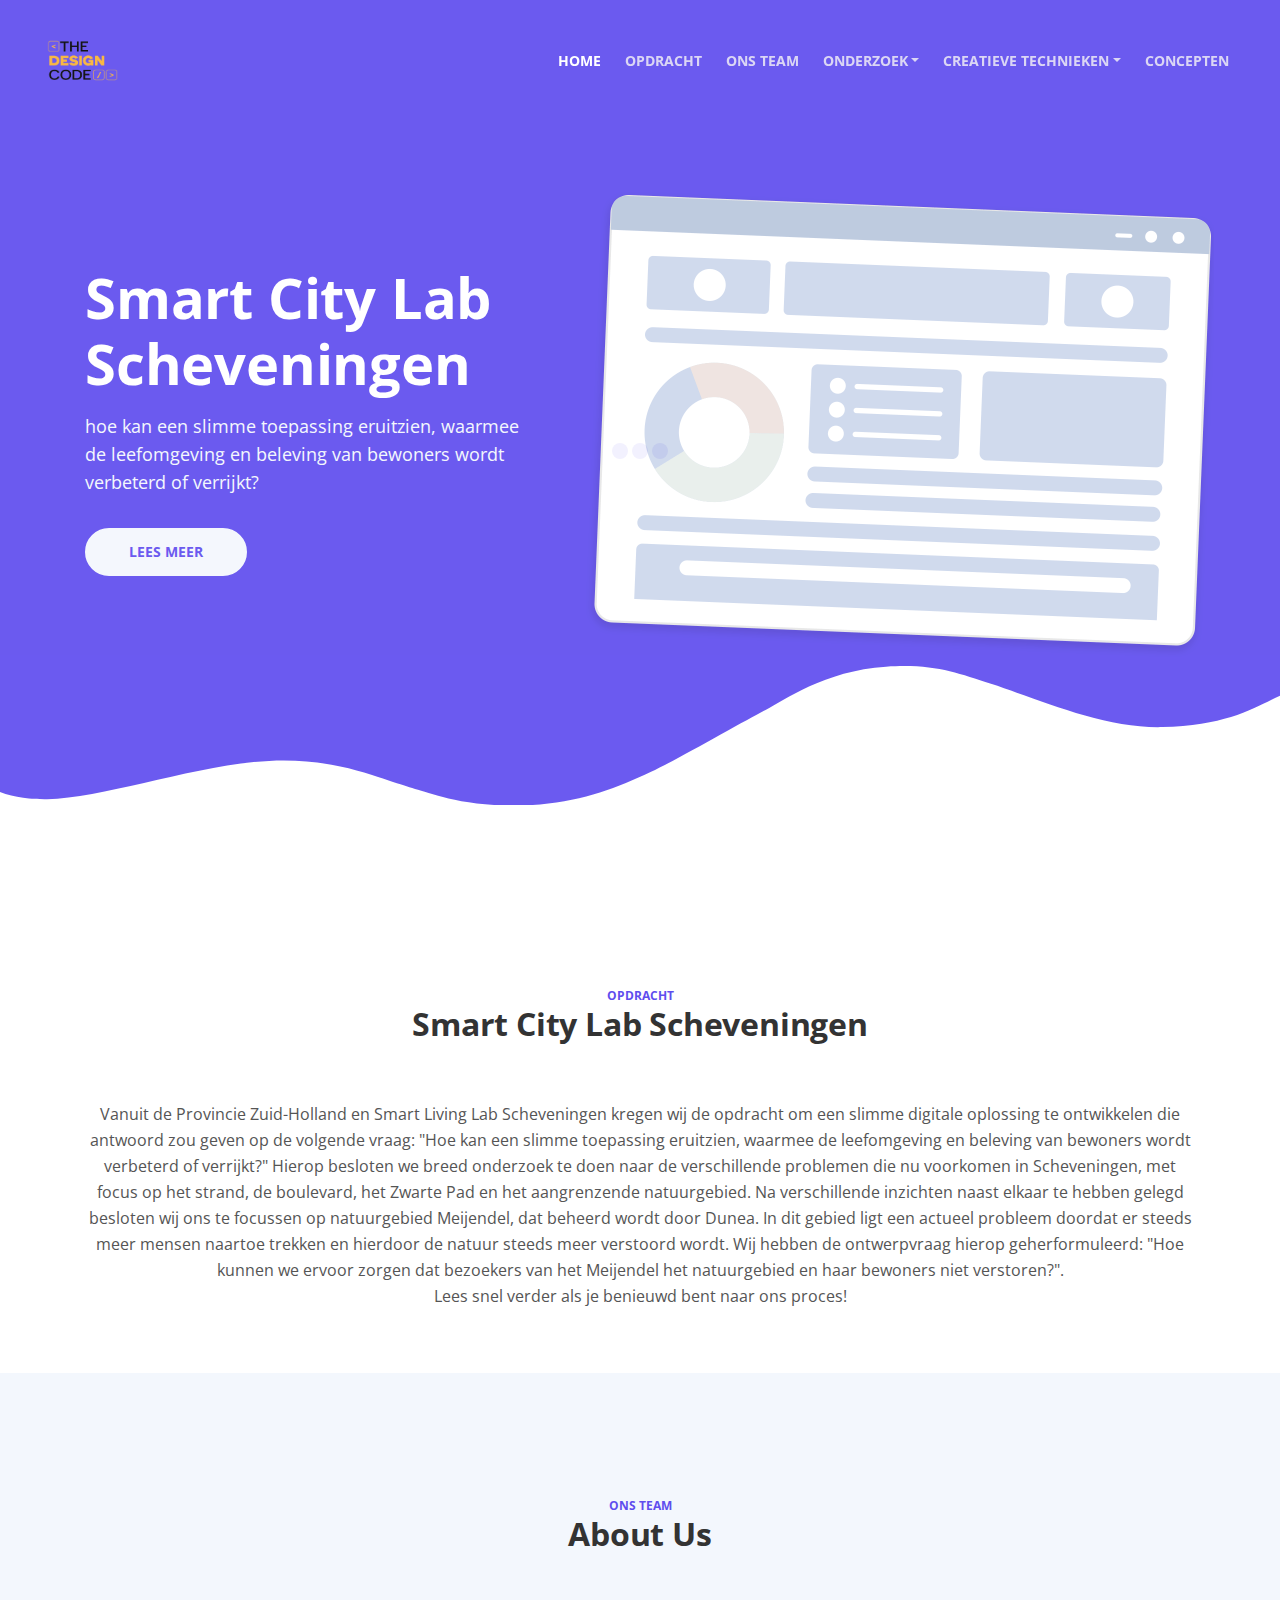
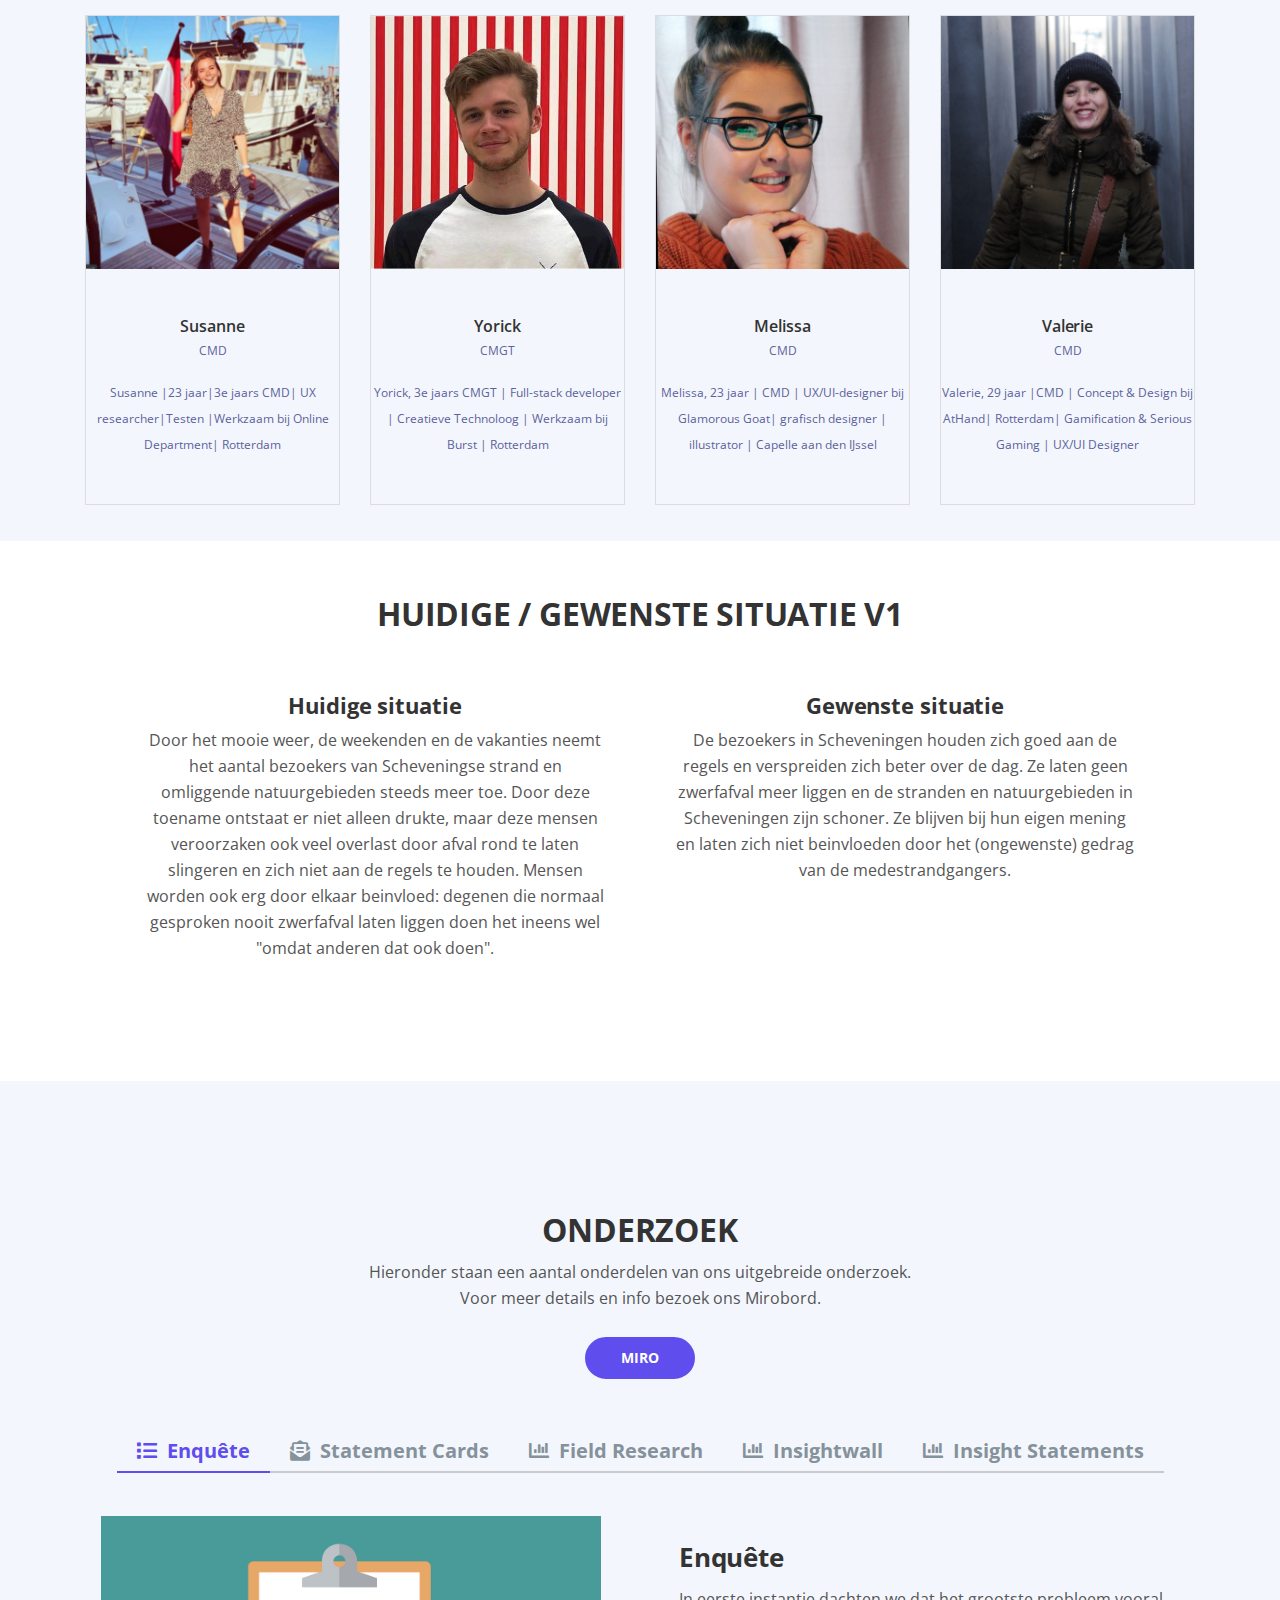
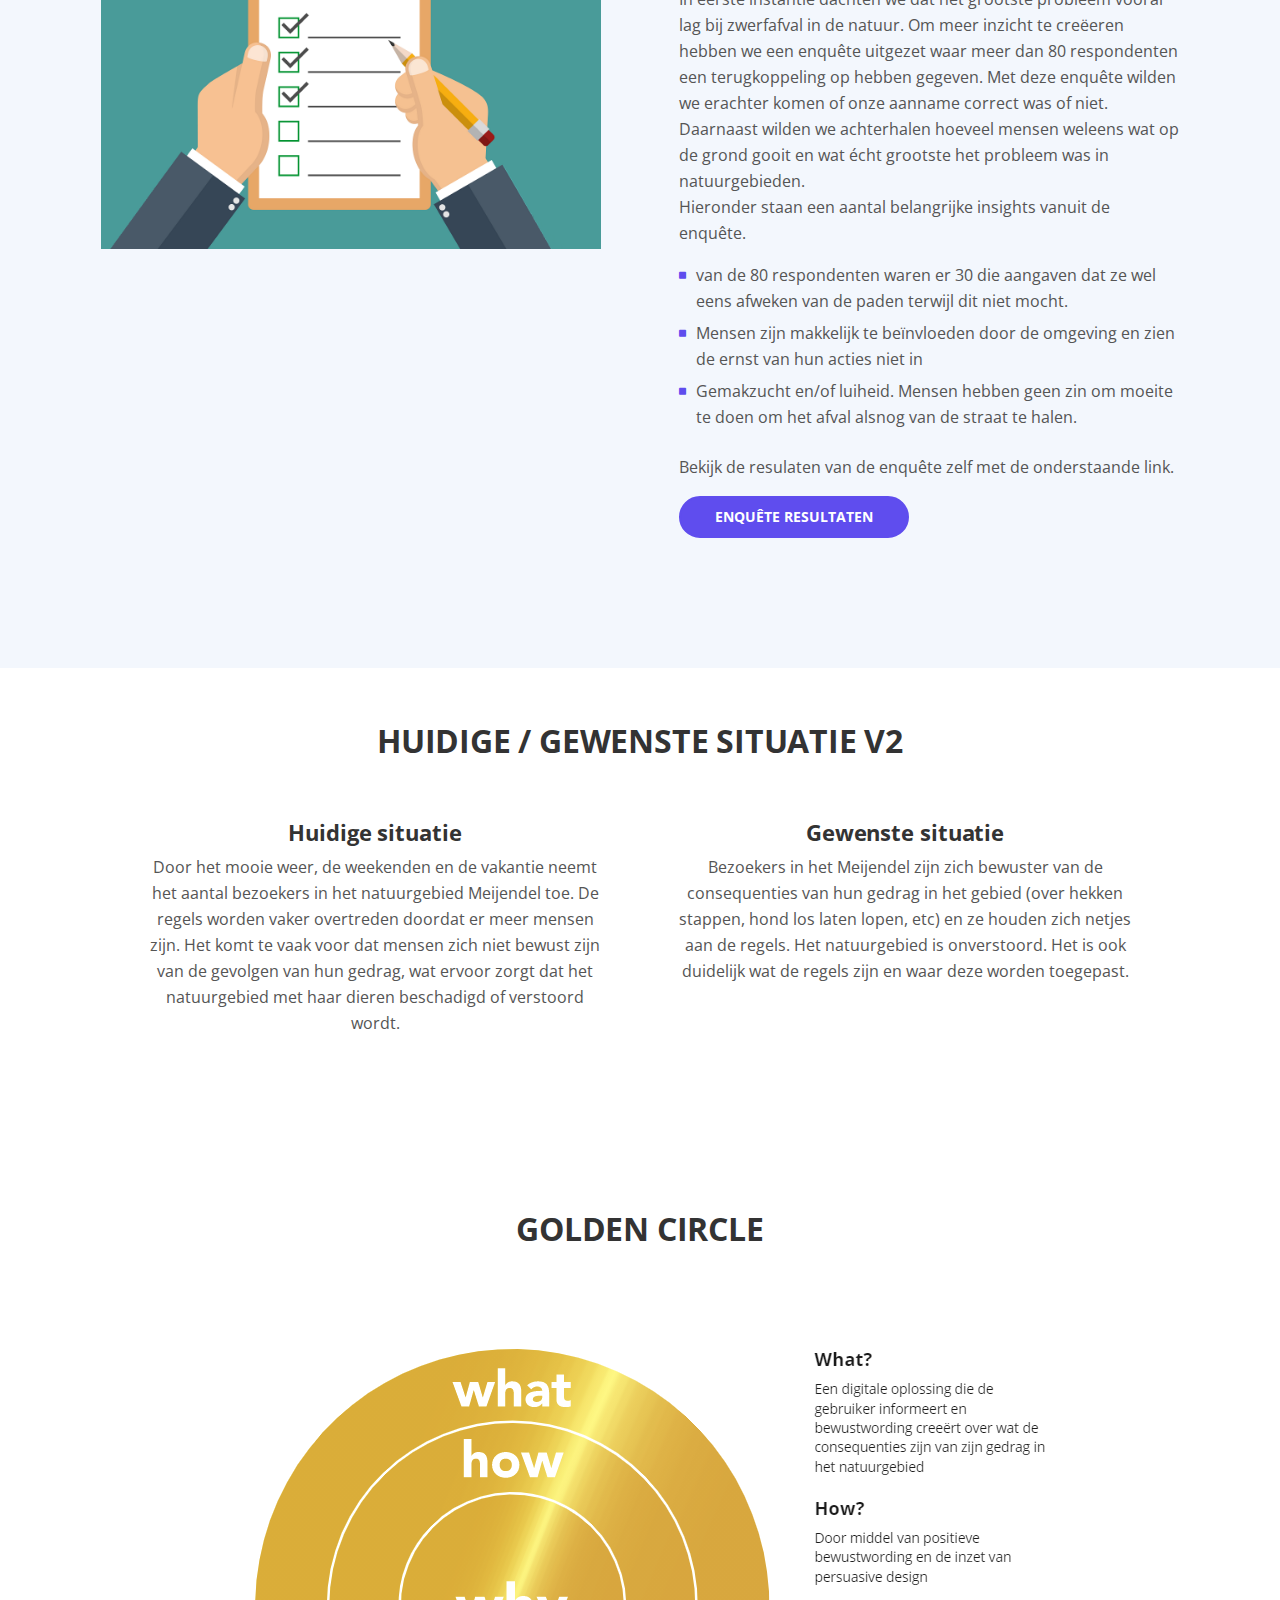
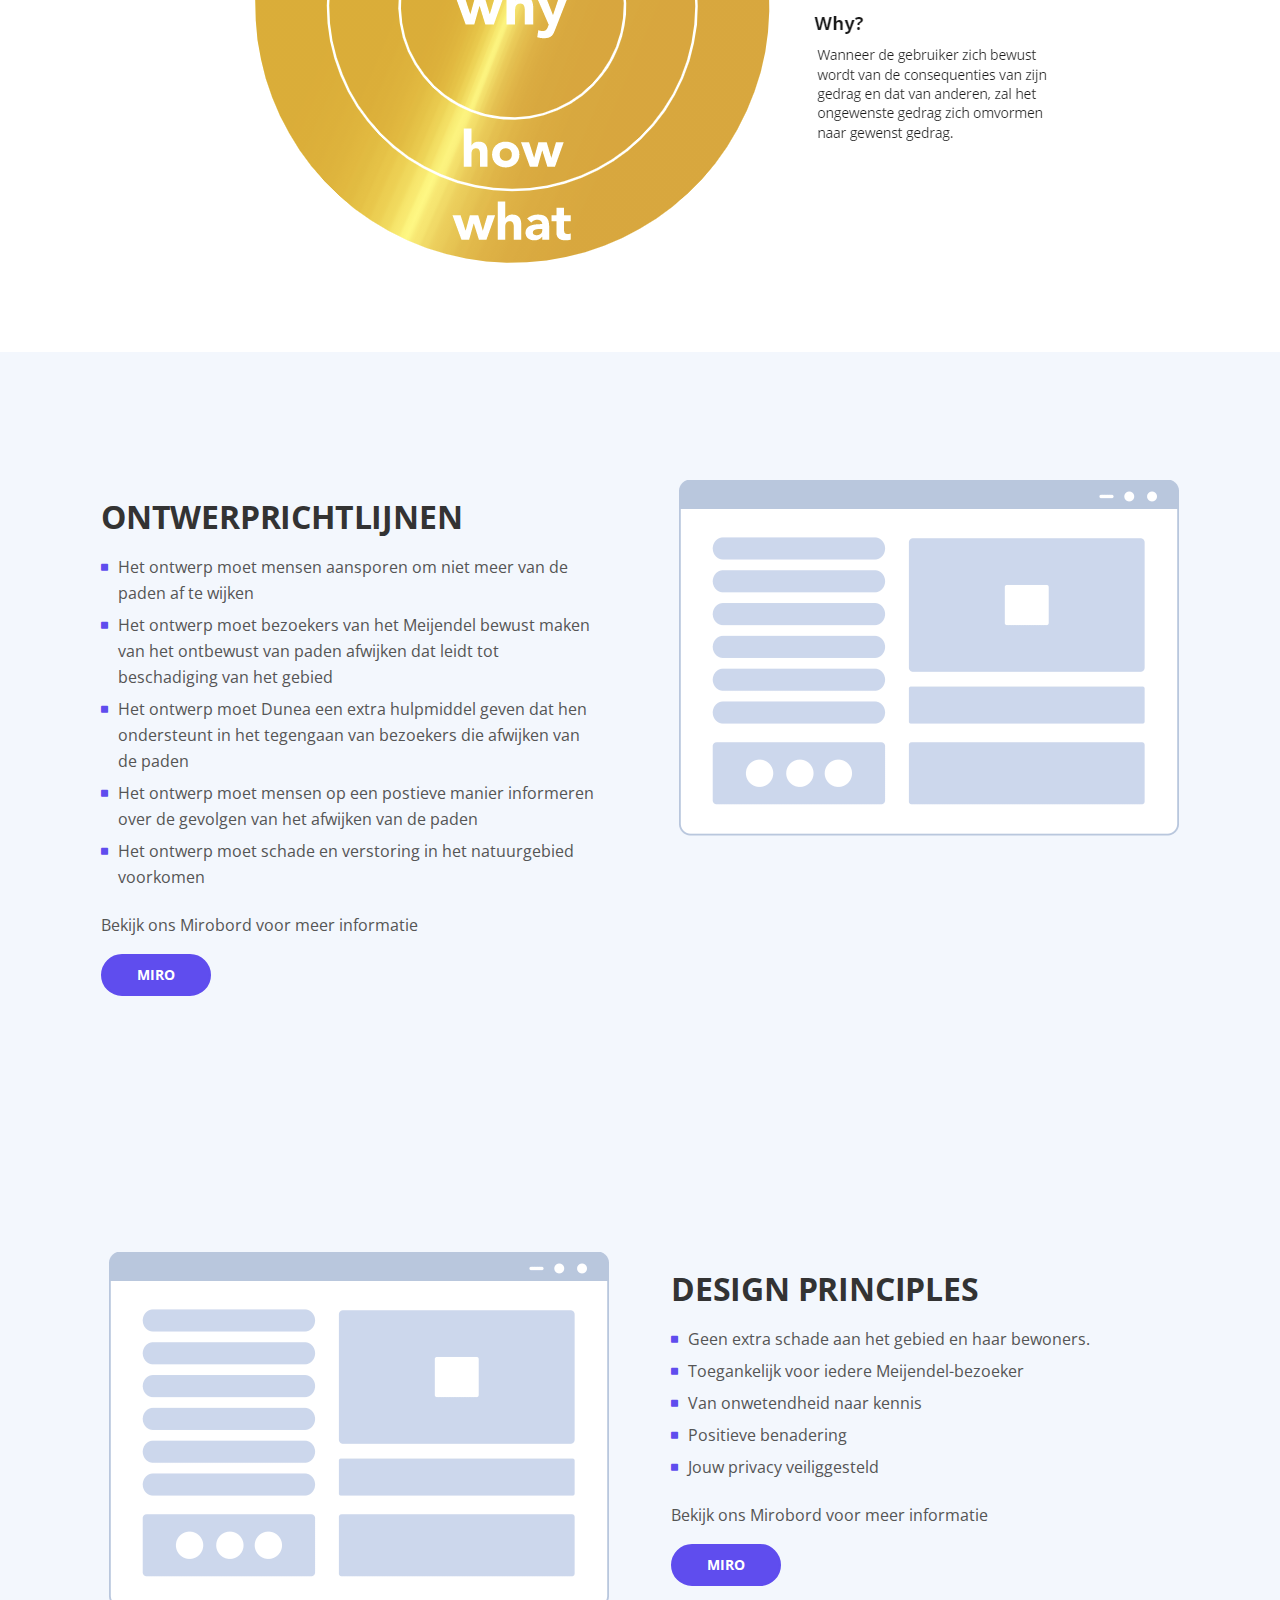
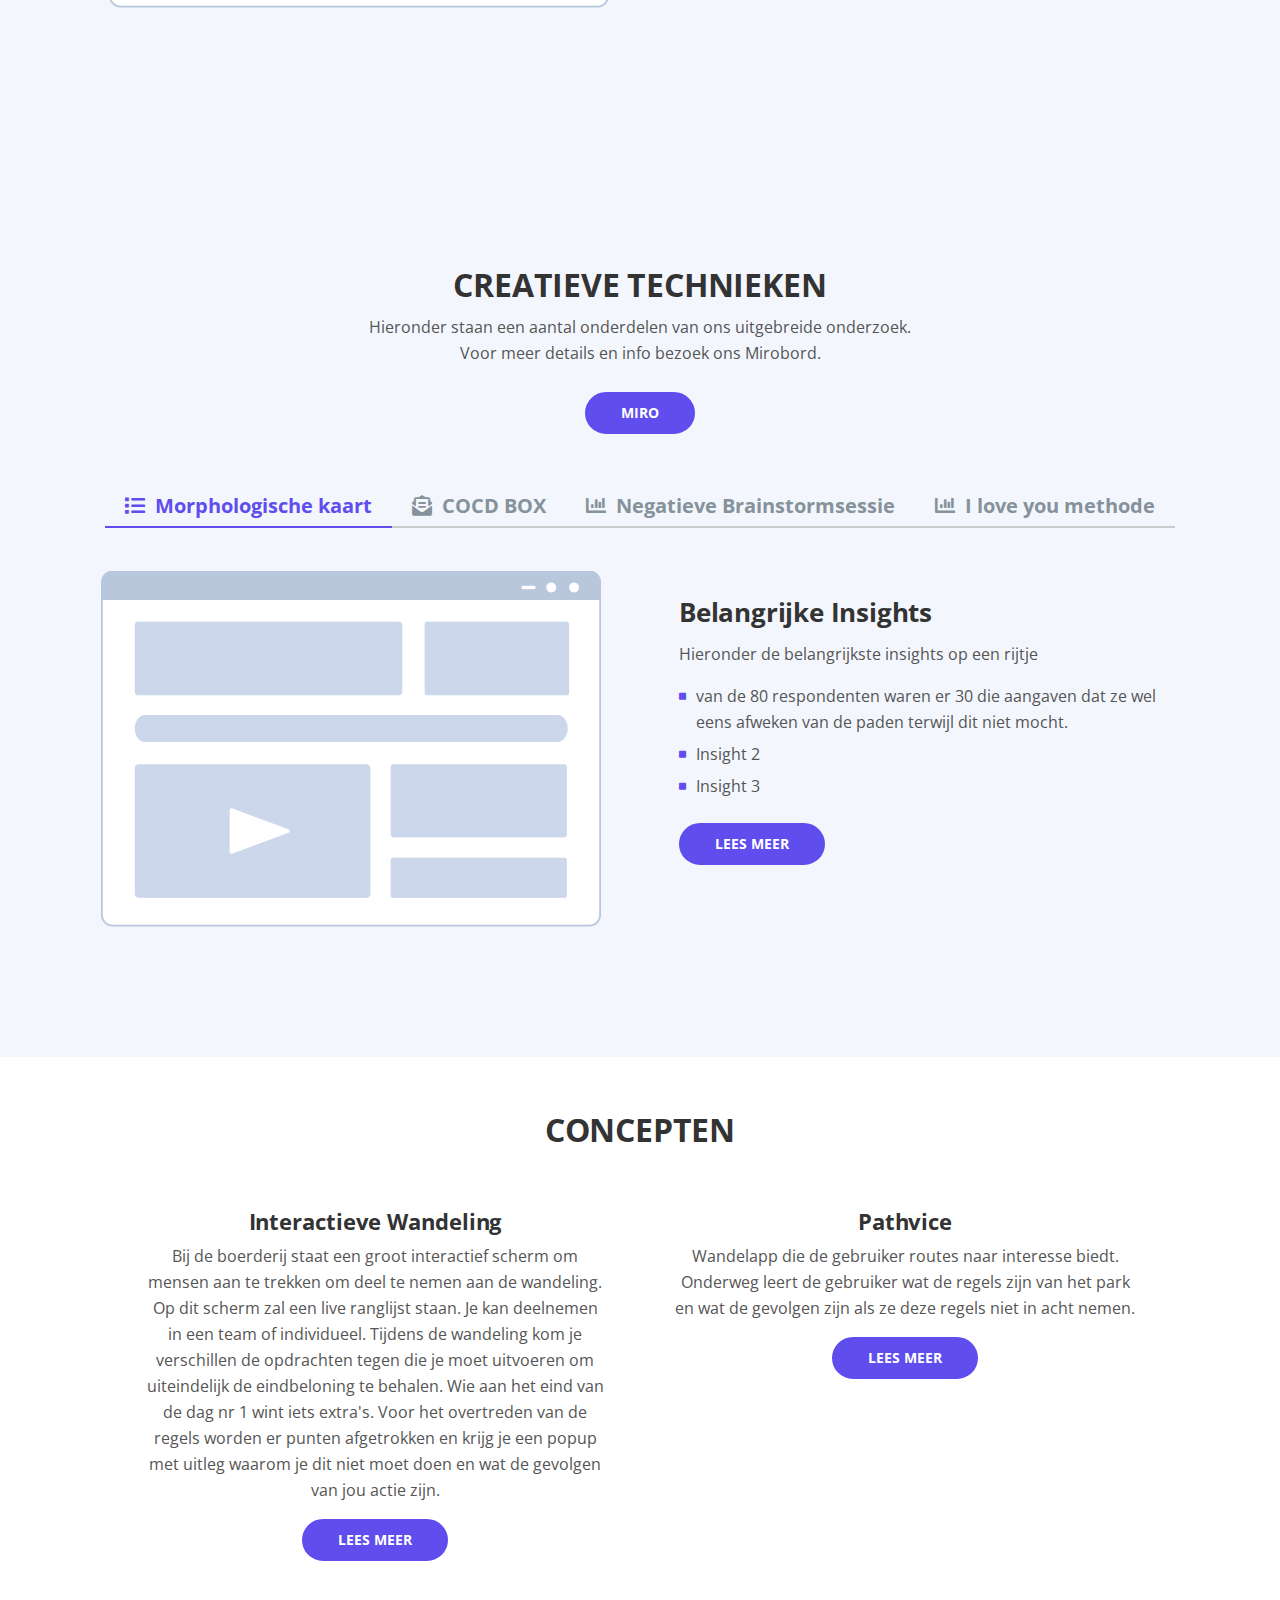
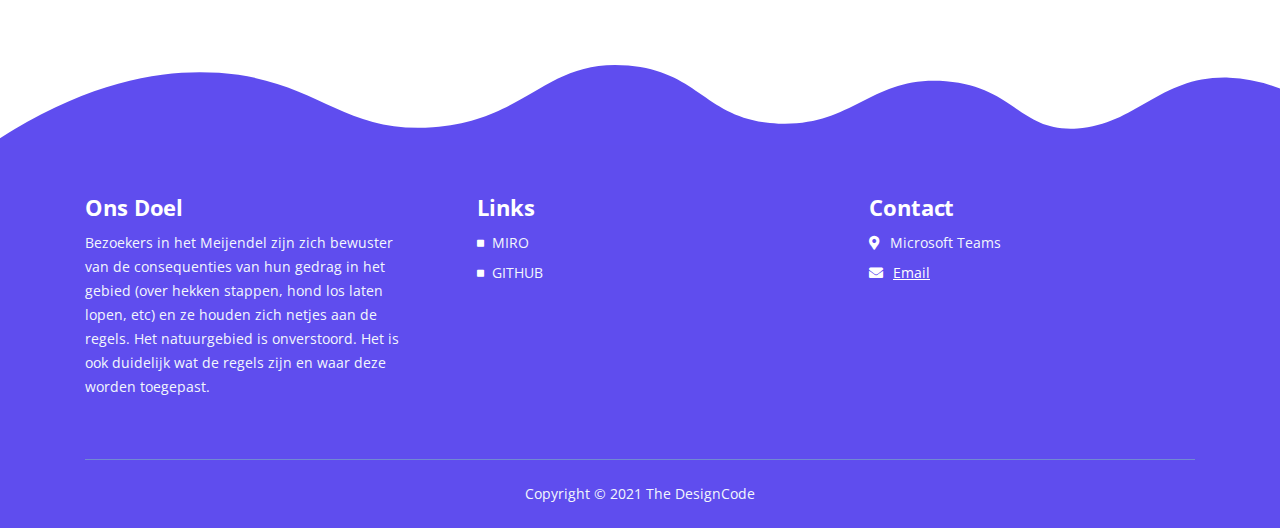
==== commit 9be56c46: "content changes" ====
--- a/web/index.html
+++ b/web/index.html
@@ -69,13 +69,22 @@
                     <li class="nav-item">
                         <a class="nav-link page-scroll" href="#team">ONS TEAM</a>
                     </li>
-                    <li class="nav-item">
-                        <a class="nav-link page-scroll" href="#goal">ONS DOEL</a>
-                    </li>
-
-                    <!-- Dropdown Menu -->          
                     <li class="nav-item dropdown">
                         <a class="nav-link dropdown-toggle page-scroll" href="#research" id="navbarDropdown" role="button" aria-haspopup="true" aria-expanded="false">ONDERZOEK</a>
+                        <div class="dropdown-menu" aria-labelledby="navbarDropdown">
+                            <a class="dropdown-item" href="article-details.html"><span class="item-text">ENQUÊTE</span></a>
+                            <div class="dropdown-items-divide-hr"></div>
+                            <a class="dropdown-item" href="terms-conditions.html"><span class="item-text">STATEMENT CARDS</span></a>
+                            <div class="dropdown-items-divide-hr"></div>
+                            <a class="dropdown-item" href="privacy-policy.html"><span class="item-text">FIELD RESEARCH</span></a>
+                            <div class="dropdown-items-divide-hr"></div>
+                            <a class="dropdown-item" href="privacy-policy.html"><span class="item-text">INSIGHTWALL</span></a>
+                            <div class="dropdown-items-divide-hr"></div>
+                            <a class="dropdown-item" href="privacy-policy.html"><span class="item-text">INSIGHT STATEMENTS</span></a>
+                        </div>
+                    </li>
+                    <li class="nav-item dropdown">
+                        <a class="nav-link dropdown-toggle page-scroll" href="#techniques" id="navbarDropdown" role="button" aria-haspopup="true" aria-expanded="false">CREATIEVE TECHNIEKEN</a>
                         <div class="dropdown-menu" aria-labelledby="navbarDropdown">
                             <a class="dropdown-item" href="article-details.html"><span class="item-text">INSIGHTS</span></a>
                             <div class="dropdown-items-divide-hr"></div>
@@ -84,10 +93,8 @@
                             <a class="dropdown-item" href="privacy-policy.html"><span class="item-text">BRONNEN</span></a>
                         </div>
                     </li>
-                    <!-- end of dropdown menu -->
-
                     <li class="nav-item">
-                        <a class="nav-link page-scroll" href="#concept">CONCEPT</a>
+                        <a class="nav-link page-scroll" href="#concepts">CONCEPTEN</a>
                     </li>
                 </ul>
             </div>
@@ -335,7 +342,7 @@
                     <!-- Tabs Links -->
                     <ul class="nav nav-tabs" id="argoTabs" role="tablist">
                         <li class="nav-item">
-                            <a class="nav-link active" id="nav-tab-1" data-toggle="tab" href="#tab-1" role="tab" aria-controls="tab-1" aria-selected="true"><i class="fas fa-list"></i>Enquete</a>
+                            <a class="nav-link active" id="nav-tab-1" data-toggle="tab" href="#tab-1" role="tab" aria-controls="tab-1" aria-selected="true"><i class="fas fa-list"></i>Enquête</a>
                         </li>
                         <li class="nav-item">
                             <a class="nav-link" id="nav-tab-2" data-toggle="tab" href="#tab-2" role="tab" aria-controls="tab-2" aria-selected="false"><i class="fas fa-envelope-open-text"></i>Statement Cards</a>
@@ -360,13 +367,15 @@
                             <div class="row">
                                 <div class="col-lg-6">
                                     <div class="image-container">
-                                        <img class="img-fluid" src="images/features-1.png" alt="alternative">
+                                        <img class="img-fluid" src="images/20-05-01-enquête.png" alt="alternative">
                                     </div> <!-- end of image-container -->
                                 </div> <!-- end of col -->
                                 <div class="col-lg-6">
                                     <div class="text-container">
-                                        <h3>Belangrijke Insights</h3>
-                                        <p>Hieronder de belangrijkste insights op een rijtje</p>
+                                        <h3>Enquête</h3>
+                                        <p>In eerste instantie dachten we dat het grootste probleem vooral lag bij zwerfafval in de natuur. Om meer inzicht te creëeren hebben we een enquête uitgezet waar meer dan 80 respondenten een terugkoppeling op hebben gegeven. Met deze enquête wilden we erachter komen of onze aanname correct was of niet. Daarnaast wilden we achterhalen hoeveel mensen weleens wat op de grond gooit en wat écht grootste het probleem was in natuurgebieden.
+                                            <br>Hieronder staan een aantal belangrijke insights vanuit de enquête.
+                                        </p>
                                         <ul class="list-unstyled li-space-lg">
                                             <li class="media">
                                                 <i class="fas fa-square"></i>
@@ -374,14 +383,15 @@
                                             </li>
                                             <li class="media">
                                                 <i class="fas fa-square"></i>
-                                                <div class="media-body">Insight 2</div>
+                                                <div class="media-body">Mensen zijn makkelijk te beïnvloeden door de omgeving en zien de ernst van hun acties niet in</div>
                                             </li>
                                             <li class="media">
                                                 <i class="fas fa-square"></i>
-                                                <div class="media-body">Insight 3</div>
+                                                <div class="media-body">Gemakzucht en/of luiheid. Mensen hebben geen zin om moeite te doen om het afval alsnog van de straat te halen.</div>
                                             </li>
                                         </ul>
-                                        <a class="btn-solid-reg popup-with-move-anim" href="#details-lightbox-1">LEES MEER</a>
+                                        <p>Bekijk de resulaten van de enquête zelf met de onderstaande link.</p>
+                                        <a class="btn-solid-reg" href="https://nd5h3na17ux.typeform.com/report/SoOxi6Pq/D9wDfTy7Qxp4UTCQ">ENQUÊTE RESULTATEN</a>
                                     </div> <!-- end of text-container -->
                                 </div> <!-- end of col -->
                             </div> <!-- end of row -->
@@ -393,28 +403,15 @@
                             <div class="row">
                                 <div class="col-lg-6">
                                     <div class="image-container">
-                                        <img class="img-fluid" src="images/features-2.png" alt="alternative">
+                                        <img class="img-fluid" src="images/StatementCards.png" alt="alternative">
                                     </div> <!-- end of image-container -->
                                 </div> <!-- end of col -->
                                 <div class="col-lg-6">
                                     <div class="text-container">
-                                        <h3>Getrokken Conclusies</h3>
-                                        <p>Text...</p>
-                                        <ul class="list-unstyled li-space-lg">
-                                            <li class="media">
-                                                <i class="fas fa-square"></i>
-                                                <div class="media-body">Text...</div>
-                                            </li>
-                                            <li class="media">
-                                                <i class="fas fa-square"></i>
-                                                <div class="media-body">Text...</div>
-                                            </li>
-                                            <li class="media">
-                                                <i class="fas fa-square"></i>
-                                                <div class="media-body">Text...</div>
-                                            </li>
-                                        </ul>
-                                        <a class="btn-solid-reg popup-with-move-anim" href="#details-lightbox-2">LEES MEER</a>
+                                        <h3>Statement Cards</h3>
+                                        <p>
+                                            Hiernaast staan alle Statement Cards die wij hebben gemaakt op basis van de enquête.
+                                        </p>
                                     </div> <!-- end of text-container -->
                                 </div> <!-- end of col -->
                             </div> <!-- end of row -->
@@ -431,22 +428,13 @@
                                 </div> <!-- end of col -->
                                 <div class="col-lg-6">
                                     <div class="text-container">
-                                        <h3>Gebruikte Bronnen</h3>
-                                        <p>Text...</p>
-                                        <ul class="list-unstyled li-space-lg">
-                                            <li class="media">
-                                                <i class="fas fa-square"></i>
-                                                <div class="media-body">Bron 1</div>
-                                            </li>
-                                            <li class="media">
-                                                <i class="fas fa-square"></i>
-                                                <div class="media-body">Bron 2</div>
-                                            </li>
-                                            <li class="media">
-                                                <i class="fas fa-square"></i>
-                                                <div class="media-body">Bron 3</div>
-                                            </li>
-                                        </ul>
+                                        <h3>Field Research</h3>
+                                        <p>
+                                            Wij zijn bij het natuur gebied Meijendel Field Research gaan uitvoeren om belangrijke insights te verzamelen. 
+                                        </p>
+                                        <p>
+                                            
+                                        </p>
                                         <a class="btn-solid-reg popup-with-move-anim" href="#details-lightbox-3">LEES MEER</a>
                                     </div> <!-- end of text-container -->
                                 </div> <!-- end of col -->
@@ -756,7 +744,7 @@
 </div> <!-- end of basic-1 -->
 <!-- end of details -->
 
-<div id="research" class="tabs">
+<div id="techniques" class="tabs">
     <div class="container">
         <div class="row">
             <div class="col-lg-12">
@@ -1030,7 +1018,7 @@
 <!-- end of details lightboxes -->
 
  <!-- Description -->
- <div id="assignment" class="cards-1">
+ <div id="concepts" class="cards-1">
     <div class="container">
         <div class="row">
             <div class="col-lg-12">
@@ -1048,7 +1036,7 @@
                         <p>
                             Bij de boerderij staat een groot interactief scherm om mensen aan te trekken om deel te nemen aan de wandeling. Op dit scherm zal een live ranglijst staan. Je kan deelnemen in een team of individueel. Tijdens de wandeling kom je verschillen de opdrachten tegen die je moet uitvoeren om uiteindelijk de eindbeloning te behalen. Wie aan het eind van de dag nr 1 wint iets extra's. Voor het overtreden van de regels worden er punten afgetrokken en krijg je een popup met uitleg waarom je dit niet moet doen en wat de gevolgen van jou actie zijn. 
                         </p>
-                        <a class="btn-solid-reg " href="https://miro.com/app/board/o9J_lUcSjGc=/">LEES MEER</a>
+                        <a class="btn-solid-reg " href="concept1.html">LEES MEER</a>
                     </div>
                 </div>
                 <div class="card">
@@ -1057,7 +1045,7 @@
                         <p>
                             Wandelapp die de gebruiker routes naar interesse biedt. Onderweg leert de gebruiker wat de regels zijn van het park en wat de gevolgen zijn als ze deze regels niet in acht nemen.
                         </p>
-                        <a class="btn-solid-reg " href="https://miro.com/app/board/o9J_lUcSjGc=/">LEES MEER</a>
+                        <a class="btn-solid-reg " href="concept2.html">LEES MEER</a>
                     </div>
                 </div>
                 <!-- end of card -->
@@ -1075,21 +1063,23 @@
             <div class="row">
                 <div class="col-md-4">
                     <div class="footer-col first">
-                        <h4>About The DesignCode</h4>
-                        <p class="p-small">Korte Omschrijving</p>
+                        <h4>Ons Doel</h4>
+                        <p class="p-small">
+                            Bezoekers in het Meijendel zijn zich bewuster van de consequenties van hun gedrag in het gebied (over hekken stappen, hond los laten lopen, etc) en ze houden zich netjes aan de regels. Het natuurgebied is onverstoord. Het is ook duidelijk wat de regels zijn en waar deze worden toegepast.
+                        </p>
                     </div>
                 </div> <!-- end of col -->
                 <div class="col-md-4">
                     <div class="footer-col middle">
-                        <h4>Links...</h4>
+                        <h4>Links</h4>
                         <ul class="list-unstyled li-space-lg p-small">
                             <li class="media">
                                 <i class="fas fa-square"></i>
-                                <div class="media-body">Text/link...</div>
+                                <div class="media-body">MIRO</div>
                             </li>
                             <li class="media">
                                 <i class="fas fa-square"></i>
-                                <div class="media-body">Text/Link...</div>
+                                <div class="media-body">GITHUB</div>
                             </li>
                         </ul>
                     </div>
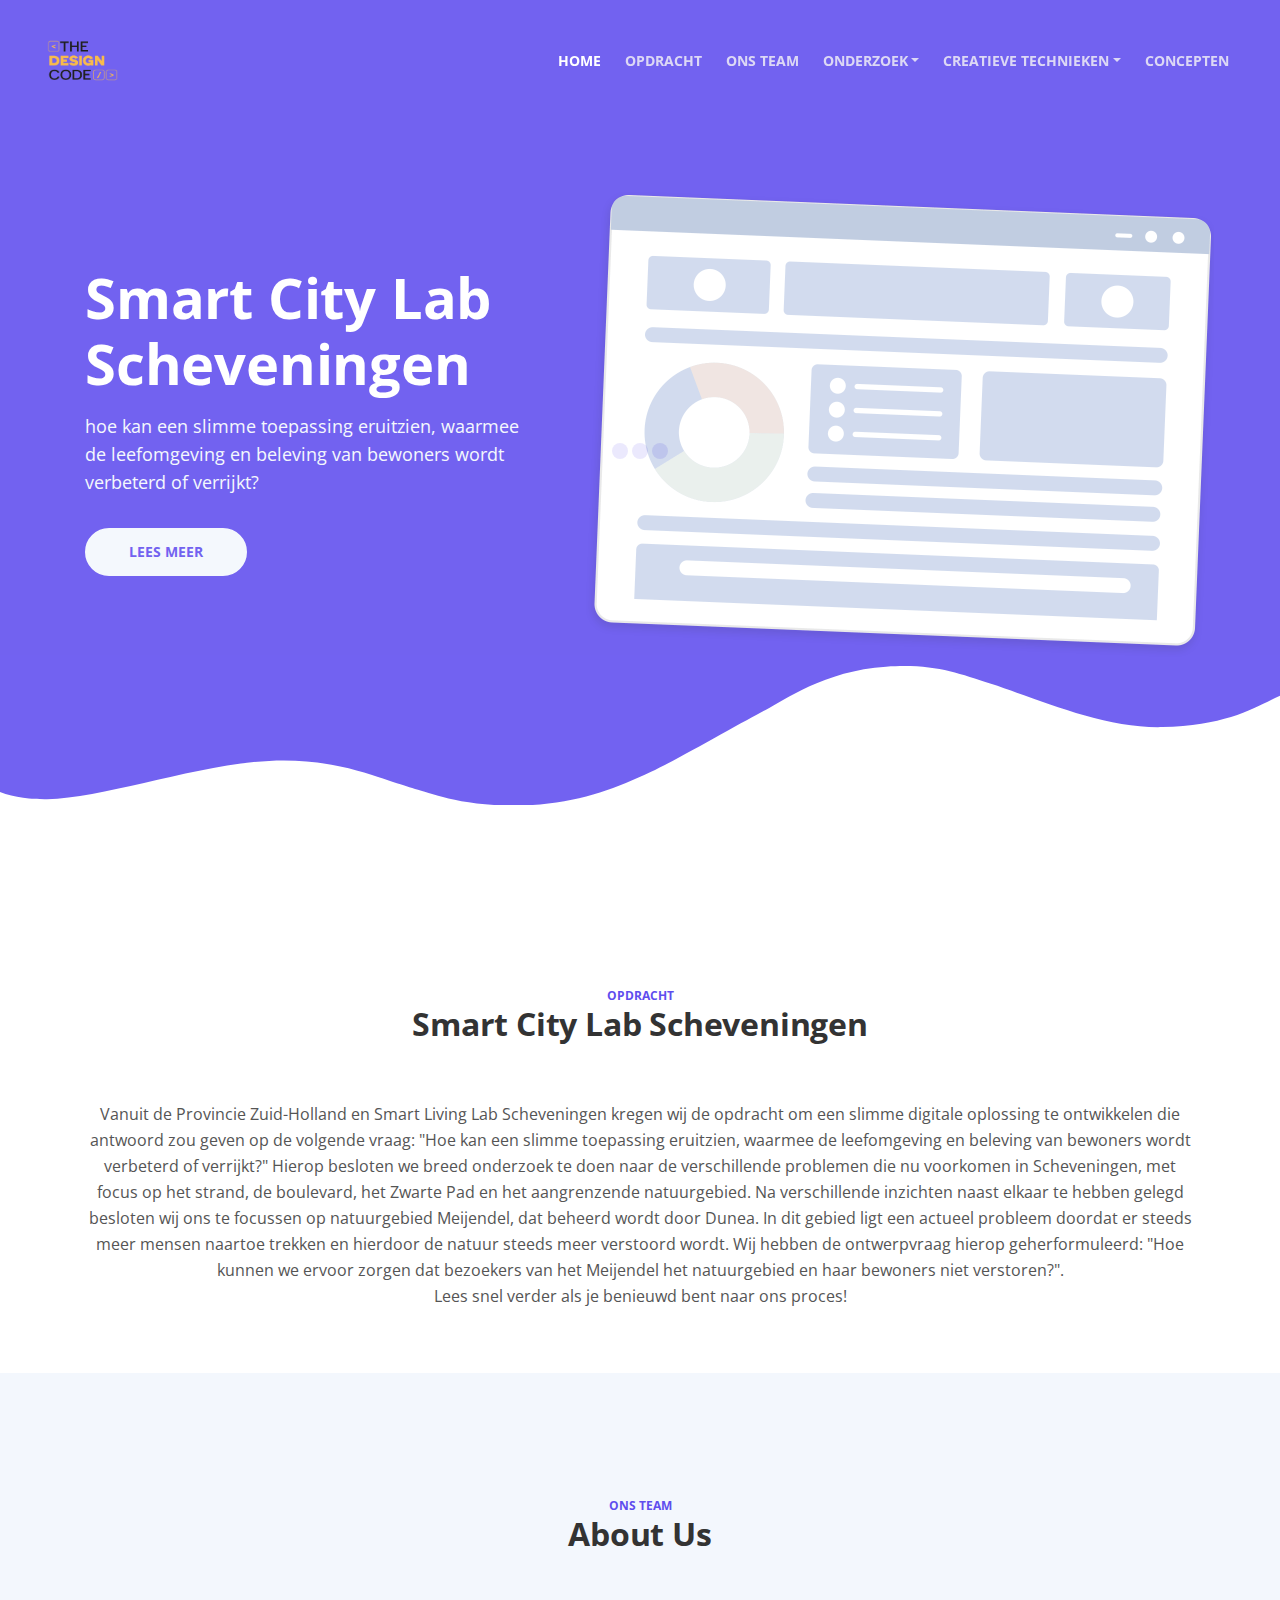
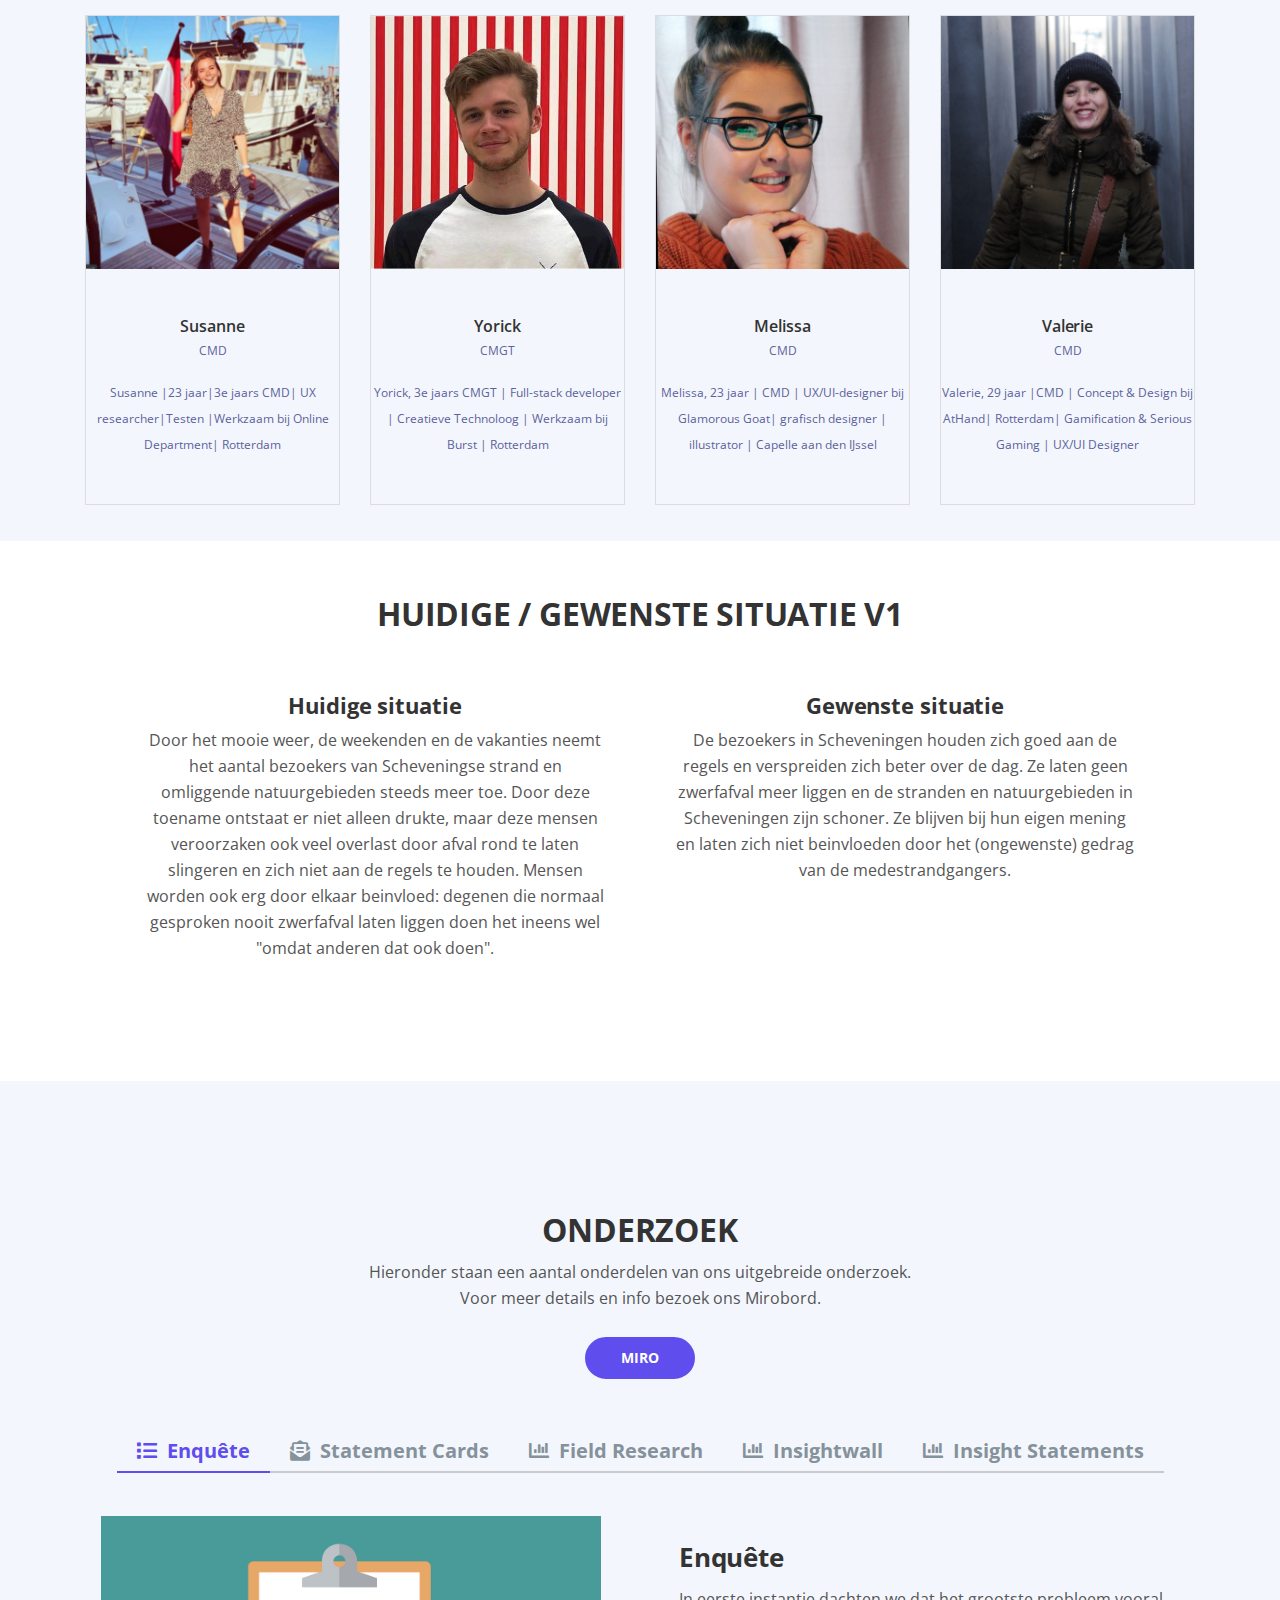
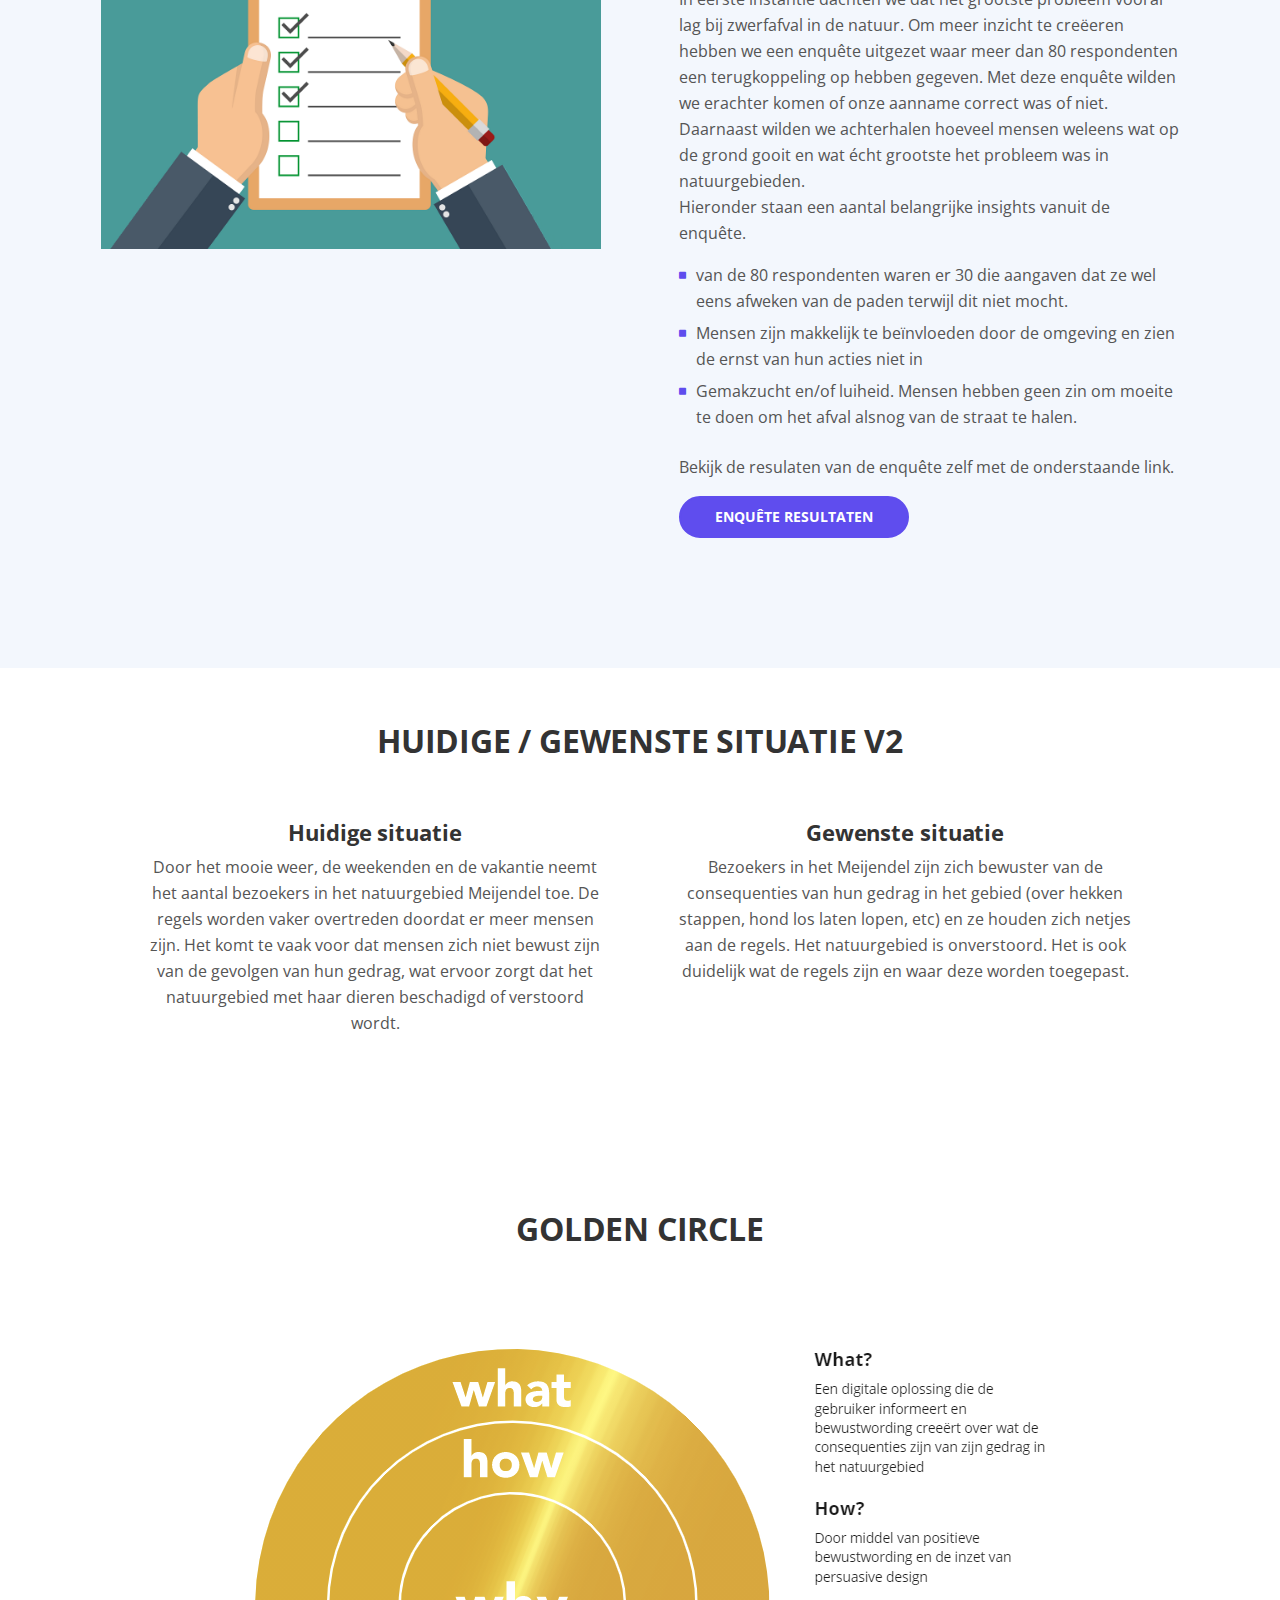
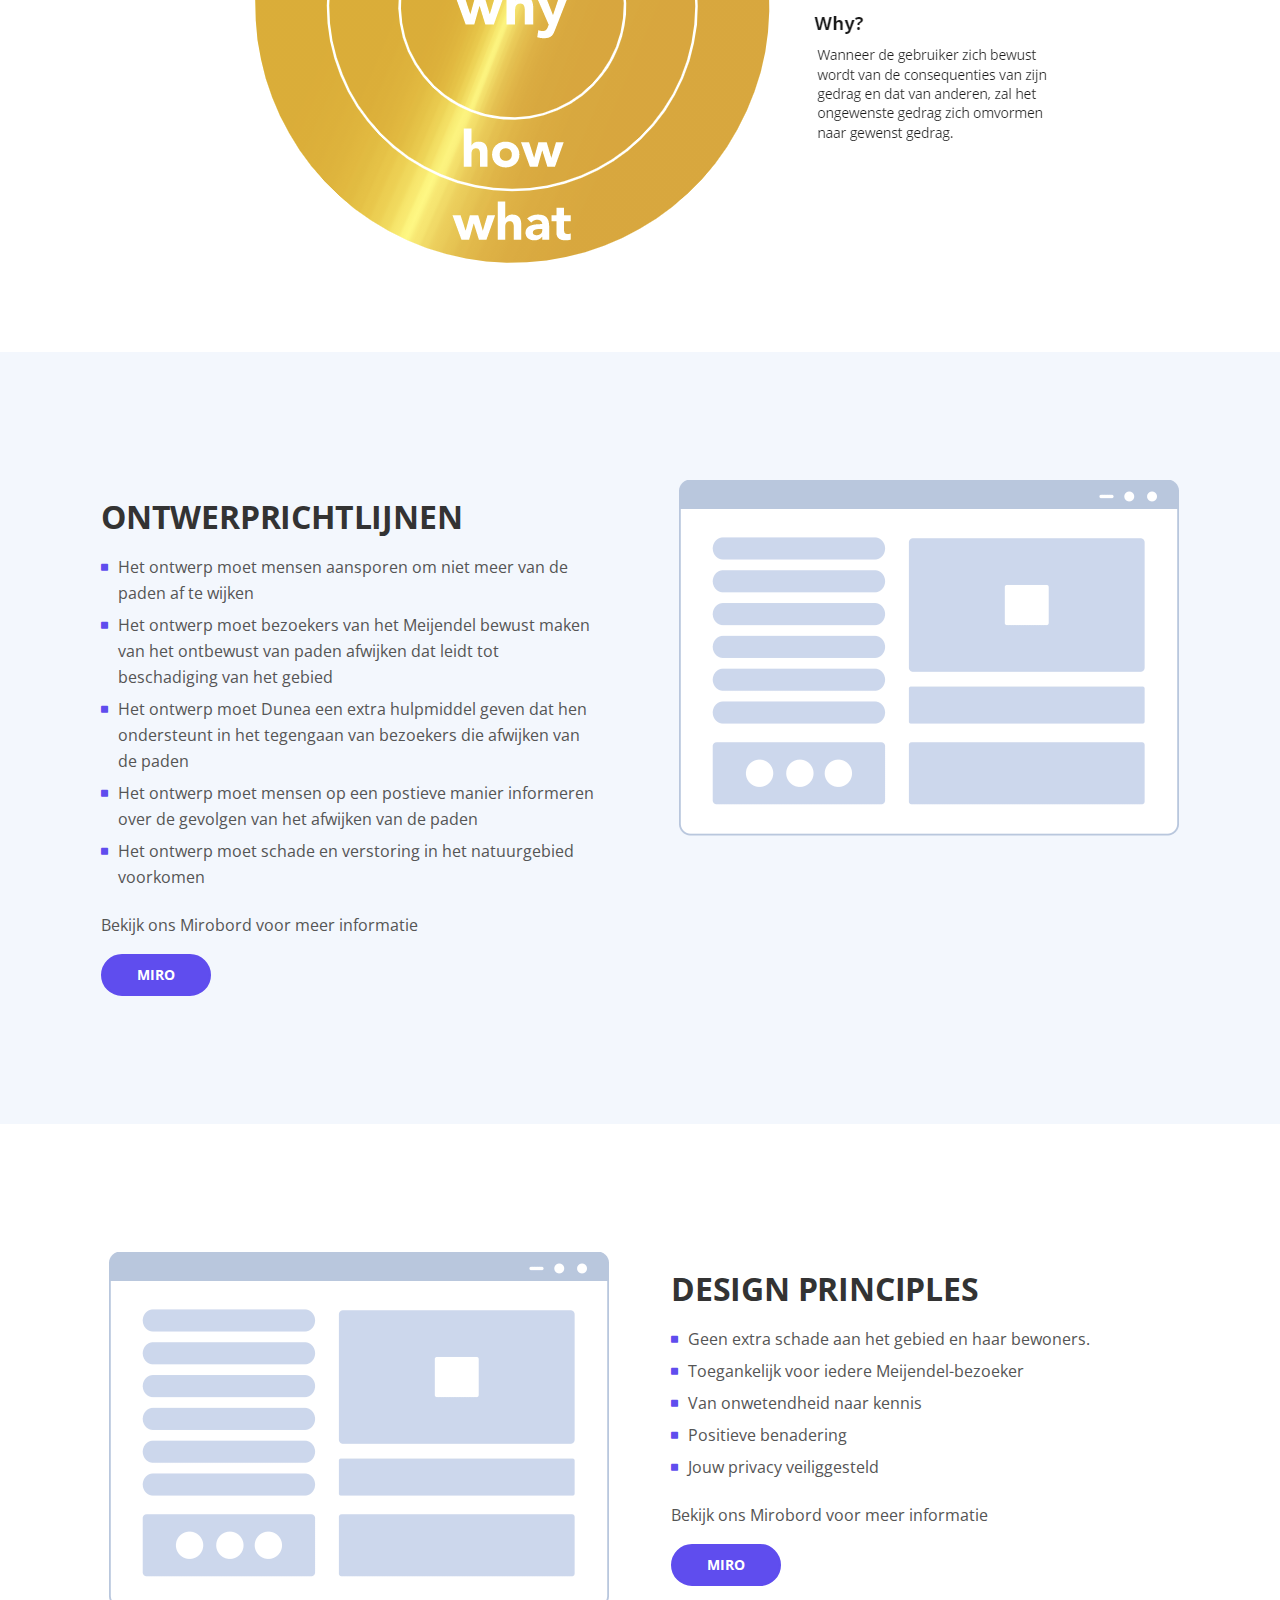
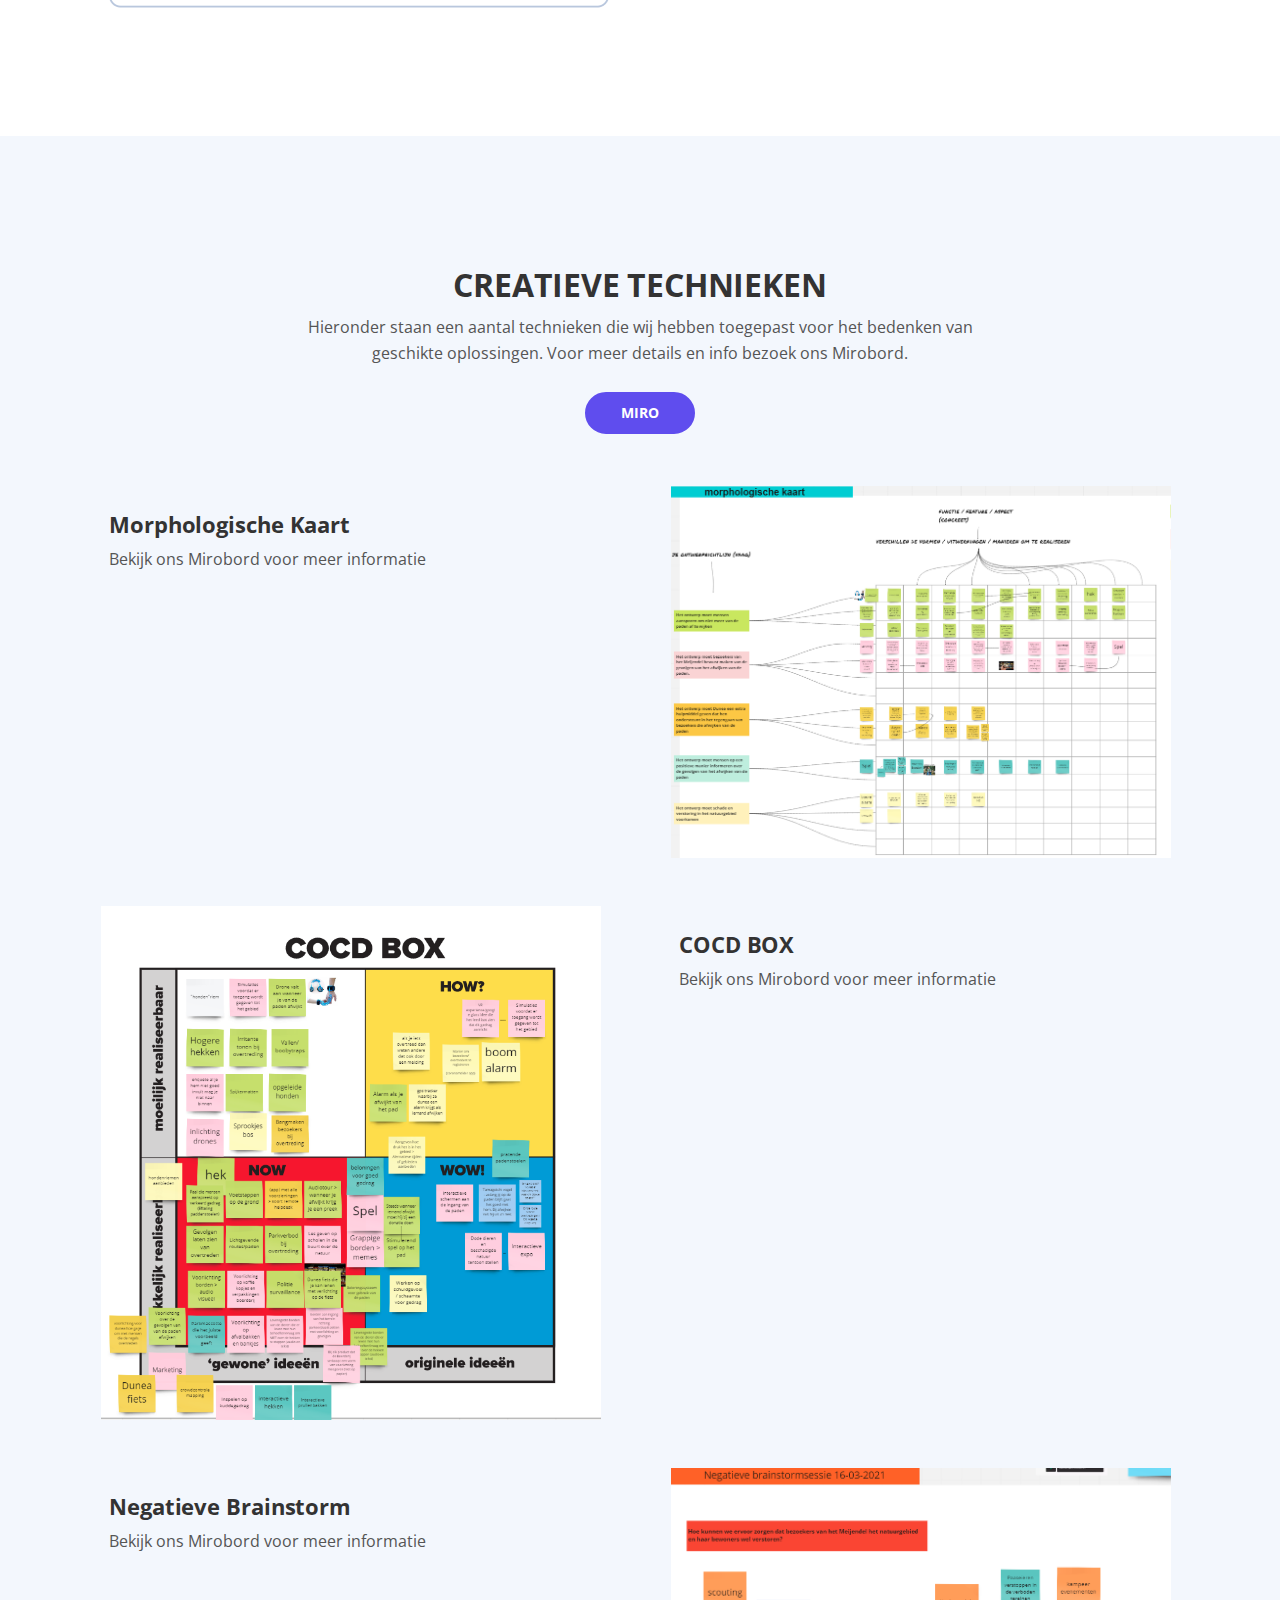
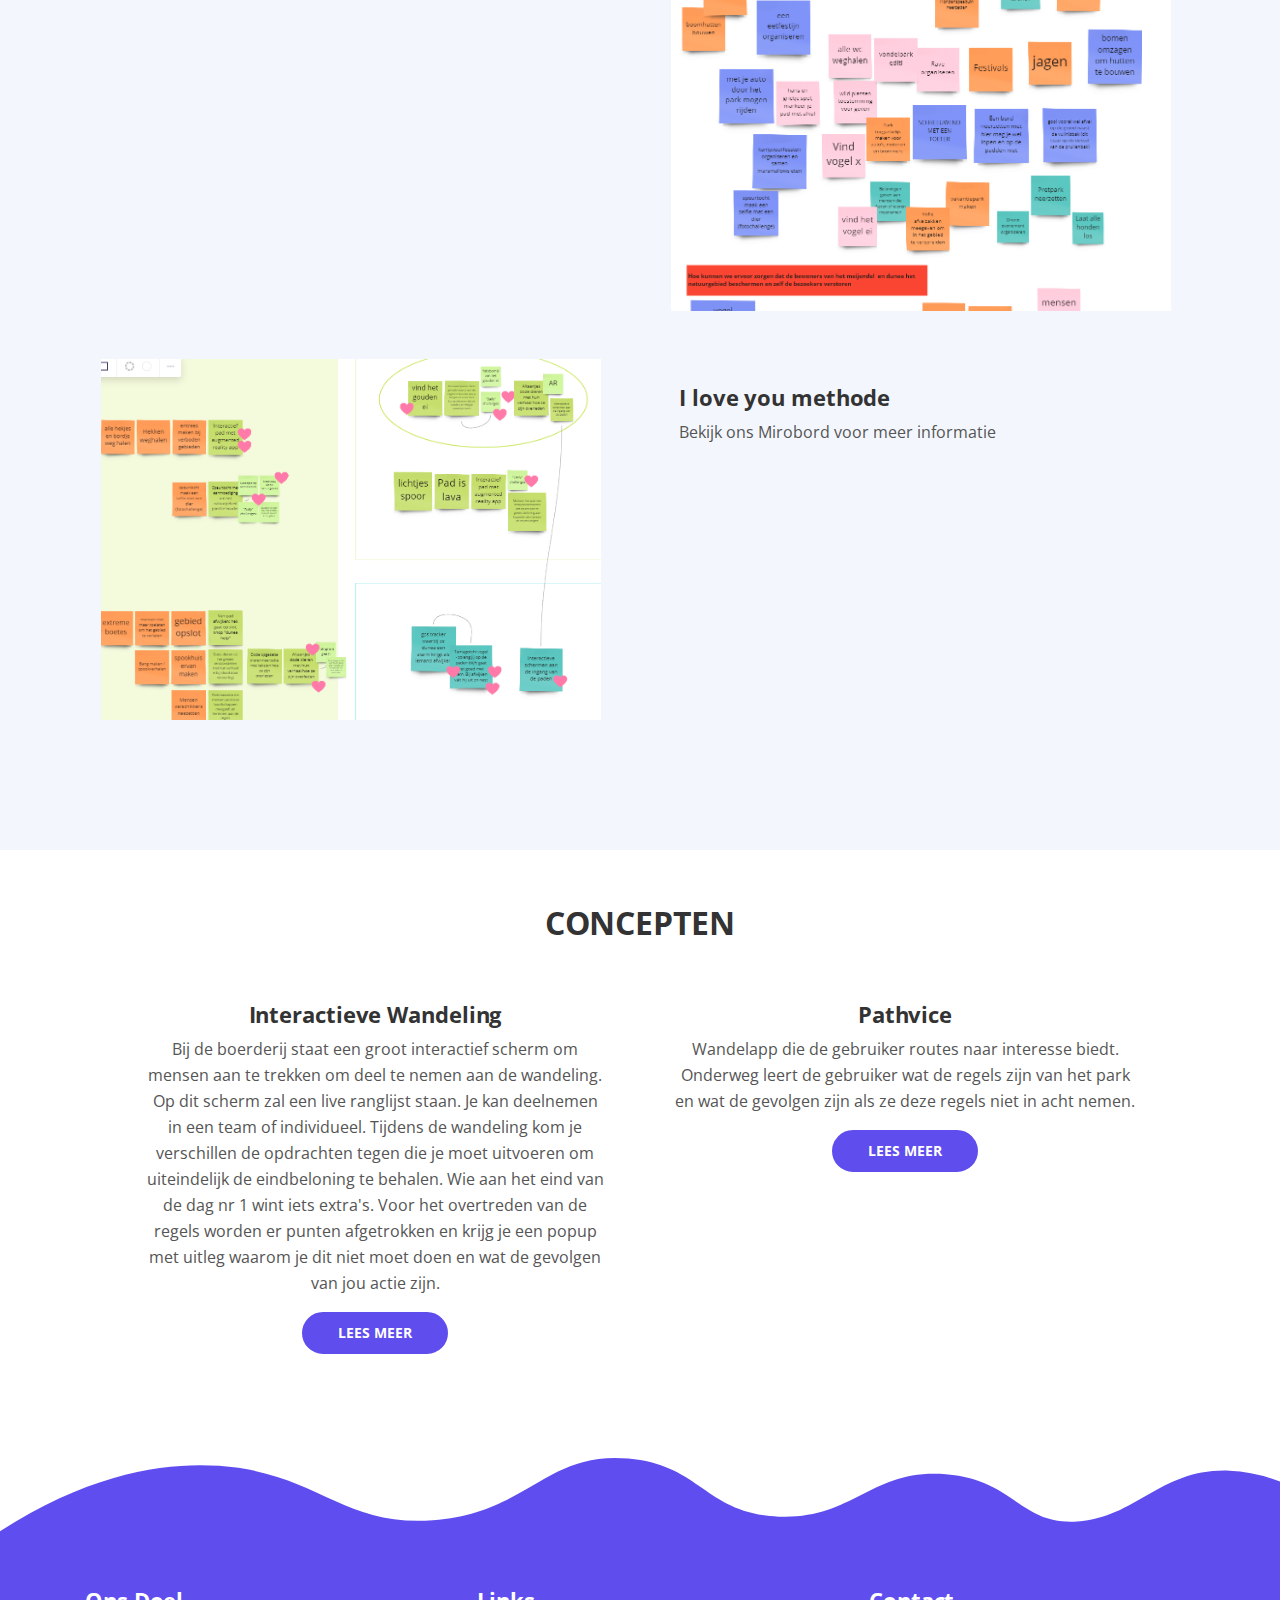
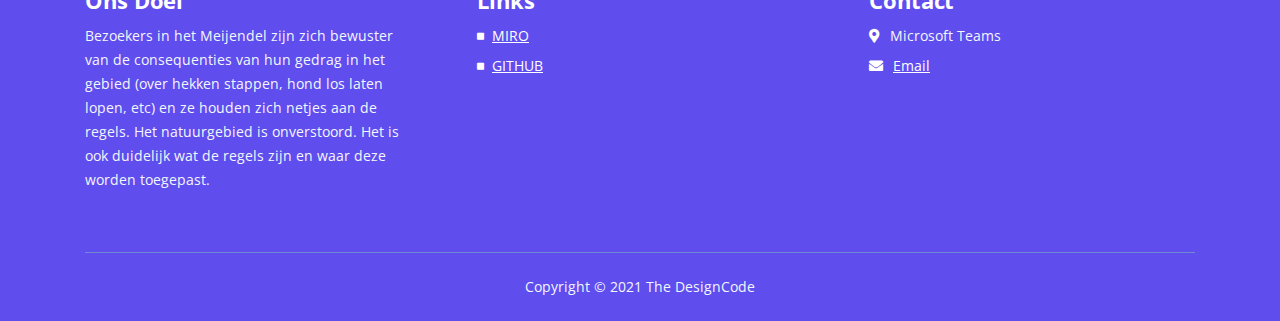
==== commit 201a4d44: "loads of updates" ====
--- a/web/index.html
+++ b/web/index.html
@@ -351,10 +351,10 @@
                             <a class="nav-link" id="nav-tab-3" data-toggle="tab" href="#tab-3" role="tab" aria-controls="tab-3" aria-selected="false"><i class="fas fa-chart-bar"></i>Field Research</a>
                         </li>
                         <li class="nav-item">
-                            <a class="nav-link" id="nav-tab-3" data-toggle="tab" href="#tab-3" role="tab" aria-controls="tab-3" aria-selected="false"><i class="fas fa-chart-bar"></i>Insightwall</a>
+                            <a class="nav-link" id="nav-tab-3" data-toggle="tab" href="#tab-4" role="tab" aria-controls="tab-3" aria-selected="false"><i class="fas fa-chart-bar"></i>Insightwall</a>
                         </li>
                         <li class="nav-item">
-                            <a class="nav-link" id="nav-tab-3" data-toggle="tab" href="#tab-3" role="tab" aria-controls="tab-3" aria-selected="false"><i class="fas fa-chart-bar"></i>Insight Statements</a>
+                            <a class="nav-link" id="nav-tab-3" data-toggle="tab" href="#tab-5" role="tab" aria-controls="tab-3" aria-selected="false"><i class="fas fa-chart-bar"></i>Insight Statements</a>
                         </li>
                     </ul>
                     <!-- end of tabs links -->
@@ -423,19 +423,69 @@
                             <div class="row">
                                 <div class="col-lg-6">
                                     <div class="image-container">
-                                        <img class="img-fluid" src="images/features-3.png" alt="alternative">
+                                        <img class="img-fluid" src="images/fieldResearch.png" alt="alternative">
                                     </div> <!-- end of image-container -->
                                 </div> <!-- end of col -->
                                 <div class="col-lg-6">
                                     <div class="text-container">
                                         <h3>Field Research</h3>
                                         <p>
-                                            Wij zijn bij het natuur gebied Meijendel Field Research gaan uitvoeren om belangrijke insights te verzamelen. 
+                                            Wij zijn bij het natuur gebied Meijendel Field Research gaan uitvoeren om onze aannames te valideren en belangrijke insights te verzamelen. 
+                                            De exacte manier hoe wij hebben onderzocht en wat dit allemaal heeft opgeleverd is goed gedocumenteerd op ons Mirobord. 
+                                            Zie de link hieronder om het Mirobord te bezichtigen.
                                         </p>
                                         <p>
-                                            
+
                                         </p>
-                                        <a class="btn-solid-reg popup-with-move-anim" href="#details-lightbox-3">LEES MEER</a>
+                                        <a class="btn-solid-reg" href="https://miro.com/app/board/o9J_lUcSjGc=/">MIRO</a>
+                                    </div> <!-- end of text-container -->
+                                </div> <!-- end of col -->
+                            </div> <!-- end of row -->
+                        </div> <!-- end of tab-pane -->
+                        <!-- end of tab -->
+
+                        <!-- Tab -->
+                        <div class="tab-pane fade" id="tab-4" role="tabpanel" aria-labelledby="tab-3">
+                            <div class="row">
+                                <div class="col-lg-6">
+                                    <div class="image-container">
+                                        <img class="img-fluid" src="images/insightWall.png" alt="alternative">
+                                    </div> <!-- end of image-container -->
+                                </div> <!-- end of col -->
+                                <div class="col-lg-6">
+                                    <div class="text-container">
+                                        <h3>Insightwall</h3>
+                                        <p>
+                                            De belangijkste informatie uit al onze uitgevoerde onderzoeken hebben wij Overzichtelijk bij elkaar gezet aan de Insightwall.
+                                            Ook deze is zichtbaar op ons Mirobord. Zie link hieronder.
+                                        </p>
+                                        <p>
+
+                                        </p>
+                                        <a class="btn-solid-reg" href="https://miro.com/app/board/o9J_lUcSjGc=/">MIRO</a>
+                                    </div> <!-- end of text-container -->
+                                </div> <!-- end of col -->
+                            </div> <!-- end of row -->
+                        </div> <!-- end of tab-pane -->
+                        <!-- end of tab -->
+
+                        <!-- Tab -->
+                        <div class="tab-pane fade" id="tab-5" role="tabpanel" aria-labelledby="tab-3">
+                            <div class="row">
+                                <div class="col-lg-6">
+                                    <div class="image-container">
+                                        <img class="img-fluid" src="images/insightStatements.png" alt="alternative">
+                                    </div> <!-- end of image-container -->
+                                </div> <!-- end of col -->
+                                <div class="col-lg-6">
+                                    <div class="text-container">
+                                        <h3>Insight Statements</h3>
+                                        <p>
+                                            De belangrijkste insights hebben wij meegenomen en opnieuw geformuleerd als Insight Statements, zie hiernaast.
+                                        </p>
+                                        <p>
+
+                                        </p>
                                     </div> <!-- end of text-container -->
                                 </div> <!-- end of col -->
                             </div> <!-- end of row -->
@@ -692,7 +742,7 @@
 <!-- end of details -->
 
 <!-- Details -->
-<div id="goal" class="basic-1 tabs">
+<div id="goal" class="basic-1">
     <div class="container">
         <div class="row">
             <div class="col-lg-6">
@@ -744,144 +794,71 @@
 </div> <!-- end of basic-1 -->
 <!-- end of details -->
 
+
+
 <div id="techniques" class="tabs">
     <div class="container">
         <div class="row">
             <div class="col-lg-12">
                 <div class="above-heading"></div>
                 <h2 class="h2-heading">CREATIEVE TECHNIEKEN</h2>
-                <p class="p-heading">Hieronder staan een aantal onderdelen van ons uitgebreide onderzoek.
-                    <br>Voor meer details en info bezoek ons Mirobord.
+                <p class="p-heading">
+                    Hieronder staan een aantal technieken die wij hebben toegepast voor het bedenken van geschikte oplossingen.
+                    Voor meer details en info bezoek ons Mirobord.
                     <br><br><a class="btn-solid-reg " href="https://miro.com/app/board/o9J_lUcSjGc=/">MIRO</a>
                 </p>
-
-            </div> <!-- end of col -->
-        </div> <!-- end of row -->
-        <div class="row">   
-            <div class="col-lg-12">
-
-                <!-- Tabs Links -->
-                <ul class="nav nav-tabs" id="argoTabs" role="tablist">
-                    <li class="nav-item">
-                        <a class="nav-link active" id="nav-tab-1" data-toggle="tab" href="#tab-1" role="tab" aria-controls="tab-1" aria-selected="true"><i class="fas fa-list"></i>Morphologische kaart</a>
-                    </li>
-                    <li class="nav-item">
-                        <a class="nav-link" id="nav-tab-2" data-toggle="tab" href="#tab-2" role="tab" aria-controls="tab-2" aria-selected="false"><i class="fas fa-envelope-open-text"></i>COCD BOX</a>
-                    </li>
-                    <li class="nav-item">
-                        <a class="nav-link" id="nav-tab-3" data-toggle="tab" href="#tab-3" role="tab" aria-controls="tab-3" aria-selected="false"><i class="fas fa-chart-bar"></i>Negatieve Brainstormsessie</a>
-                    </li>
-                    <li class="nav-item">
-                        <a class="nav-link" id="nav-tab-3" data-toggle="tab" href="#tab-3" role="tab" aria-controls="tab-3" aria-selected="false"><i class="fas fa-chart-bar"></i>I love you methode</a>
-                    </li>
-                </ul>
-                <!-- end of tabs links -->
-
-                <!-- Tabs Content -->
-                <div class="tab-content" id="argoTabsContent">
-
-                    <!-- Tab -->
-                    <div class="tab-pane fade show active" id="tab-1" role="tabpanel" aria-labelledby="tab-1">
-                        <div class="row">
-                            <div class="col-lg-6">
-                                <div class="image-container">
-                                    <img class="img-fluid" src="images/features-1.png" alt="alternative">
-                                </div> <!-- end of image-container -->
-                            </div> <!-- end of col -->
-                            <div class="col-lg-6">
-                                <div class="text-container">
-                                    <h3>Belangrijke Insights</h3>
-                                    <p>Hieronder de belangrijkste insights op een rijtje</p>
-                                    <ul class="list-unstyled li-space-lg">
-                                        <li class="media">
-                                            <i class="fas fa-square"></i>
-                                            <div class="media-body">van de 80 respondenten waren er 30 die aangaven dat ze wel eens afweken van de paden terwijl dit niet mocht.</div>
-                                        </li>
-                                        <li class="media">
-                                            <i class="fas fa-square"></i>
-                                            <div class="media-body">Insight 2</div>
-                                        </li>
-                                        <li class="media">
-                                            <i class="fas fa-square"></i>
-                                            <div class="media-body">Insight 3</div>
-                                        </li>
-                                    </ul>
-                                    <a class="btn-solid-reg popup-with-move-anim" href="#details-lightbox-1">LEES MEER</a>
-                                </div> <!-- end of text-container -->
-                            </div> <!-- end of col -->
-                        </div> <!-- end of row -->
-                    </div> <!-- end of tab-pane -->
-                    <!-- end of tab -->
-
-                    <!-- Tab -->
-                    <div class="tab-pane fade" id="tab-2" role="tabpanel" aria-labelledby="tab-2">
-                        <div class="row">
-                            <div class="col-lg-6">
-                                <div class="image-container">
-                                    <img class="img-fluid" src="images/features-2.png" alt="alternative">
-                                </div> <!-- end of image-container -->
-                            </div> <!-- end of col -->
-                            <div class="col-lg-6">
-                                <div class="text-container">
-                                    <h3>Getrokken Conclusies</h3>
-                                    <p>Text...</p>
-                                    <ul class="list-unstyled li-space-lg">
-                                        <li class="media">
-                                            <i class="fas fa-square"></i>
-                                            <div class="media-body">Text...</div>
-                                        </li>
-                                        <li class="media">
-                                            <i class="fas fa-square"></i>
-                                            <div class="media-body">Text...</div>
-                                        </li>
-                                        <li class="media">
-                                            <i class="fas fa-square"></i>
-                                            <div class="media-body">Text...</div>
-                                        </li>
-                                    </ul>
-                                    <a class="btn-solid-reg popup-with-move-anim" href="#details-lightbox-2">LEES MEER</a>
-                                </div> <!-- end of text-container -->
-                            </div> <!-- end of col -->
-                        </div> <!-- end of row -->
-                    </div> <!-- end of tab-pane -->
-                    <!-- end of tab -->
-
-                    <!-- Tab -->
-                    <div class="tab-pane fade" id="tab-3" role="tabpanel" aria-labelledby="tab-3">
-                        <div class="row">
-                            <div class="col-lg-6">
-                                <div class="image-container">
-                                    <img class="img-fluid" src="images/features-3.png" alt="alternative">
-                                </div> <!-- end of image-container -->
-                            </div> <!-- end of col -->
-                            <div class="col-lg-6">
-                                <div class="text-container">
-                                    <h3>Gebruikte Bronnen</h3>
-                                    <p>Text...</p>
-                                    <ul class="list-unstyled li-space-lg">
-                                        <li class="media">
-                                            <i class="fas fa-square"></i>
-                                            <div class="media-body">Bron 1</div>
-                                        </li>
-                                        <li class="media">
-                                            <i class="fas fa-square"></i>
-                                            <div class="media-body">Bron 2</div>
-                                        </li>
-                                        <li class="media">
-                                            <i class="fas fa-square"></i>
-                                            <div class="media-body">Bron 3</div>
-                                        </li>
-                                    </ul>
-                                    <a class="btn-solid-reg popup-with-move-anim" href="#details-lightbox-3">LEES MEER</a>
-                                </div> <!-- end of text-container -->
-                            </div> <!-- end of col -->
-                        </div> <!-- end of row -->
-                    </div> <!-- end of tab-pane -->
-                    <!-- end of tab -->
-                    
-                </div> <!-- end of tab content -->
-                <!-- end of tabs content -->
-
+            </div> <!-- end of col -->
+        </div> <!-- end of row -->
+        <div class="row">
+            <div class="col-lg-6">
+                <div class="text-container">
+                    <h4>Morphologische Kaart</h4>
+                    <p>Bekijk ons Mirobord voor meer informatie</p>
+                </div> <!-- end of text-container -->
+            </div> <!-- end of col -->
+            <div class="col-lg-6">
+                <div class="image-container">
+                    <img class="img-fluid" src="images/morphologsche-kaart.png" alt="alternative">
+                </div> <!-- end of image-container -->
+            </div> <!-- end of col -->
+        </div> <!-- end of row -->
+        <div class="row mt-5">
+            <div class="col-lg-6">
+                <div class="image-container">
+                    <img class="img-fluid" src="images/COCD-box.png" alt="alternative">
+                </div> <!-- end of image-container -->
+            </div> <!-- end of col -->
+            <div class="col-lg-6">
+                <div class="text-container">
+                    <h4>COCD BOX</h4>
+                    <p>Bekijk ons Mirobord voor meer informatie</p>
+                </div> <!-- end of text-container -->
+            </div> <!-- end of col -->
+        </div> <!-- end of row -->
+        <div class="row mt-5">
+            <div class="col-lg-6">
+                <div class="text-container">
+                    <h4>Negatieve Brainstorm</h4>
+                    <p>Bekijk ons Mirobord voor meer informatie</p>
+                </div> <!-- end of text-container -->
+            </div> <!-- end of col -->
+            <div class="col-lg-6">
+                <div class="image-container">
+                    <img class="img-fluid" src="images/negatieve-blabla.png " alt="alternative">
+                </div> <!-- end of image-container -->
+            </div> <!-- end of col -->
+        </div> <!-- end of row -->
+        <div class="row mt-5">
+            <div class="col-lg-6">
+                <div class="image-container">
+                    <img class="img-fluid" src="images/iloveyou.png" alt="alternative">
+                </div> <!-- end of image-container -->
+            </div> <!-- end of col -->
+            <div class="col-lg-6">
+                <div class="text-container">
+                    <h4>I love you methode</h4>
+                    <p>Bekijk ons Mirobord voor meer informatie</p>
+                </div> <!-- end of text-container -->
             </div> <!-- end of col -->
         </div> <!-- end of row -->
     </div> <!-- end of container -->
@@ -1075,11 +1052,11 @@
                         <ul class="list-unstyled li-space-lg p-small">
                             <li class="media">
                                 <i class="fas fa-square"></i>
-                                <div class="media-body">MIRO</div>
+                                <div class="media-body"><a class="white" href="https://miro.com/app/board/o9J_lUcSjGc=/">MIRO</a></div>
                             </li>
                             <li class="media">
                                 <i class="fas fa-square"></i>
-                                <div class="media-body">GITHUB</div>
+                                <div class="media-body"><a class="white" href="https://github.com/YorickVdVenne/Medialab">GITHUB</a></div>
                             </li>
                         </ul>
                     </div>
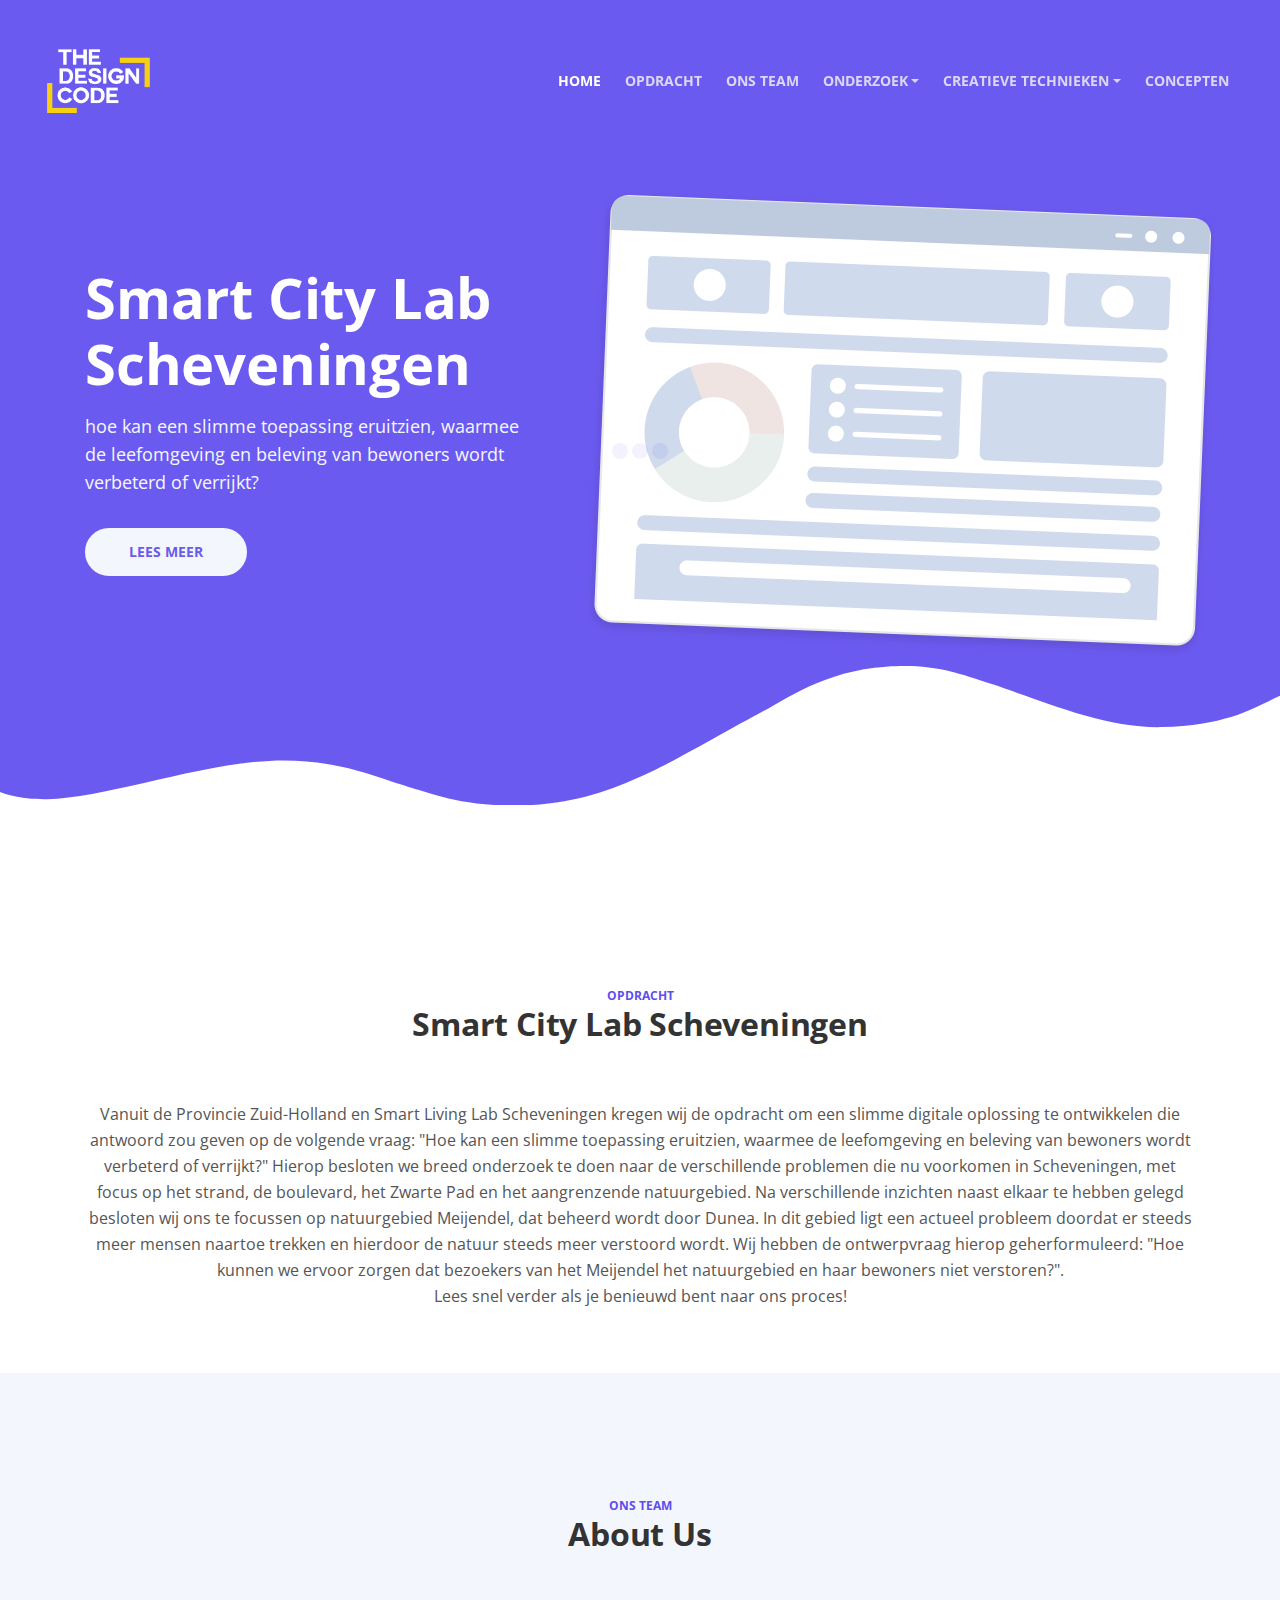
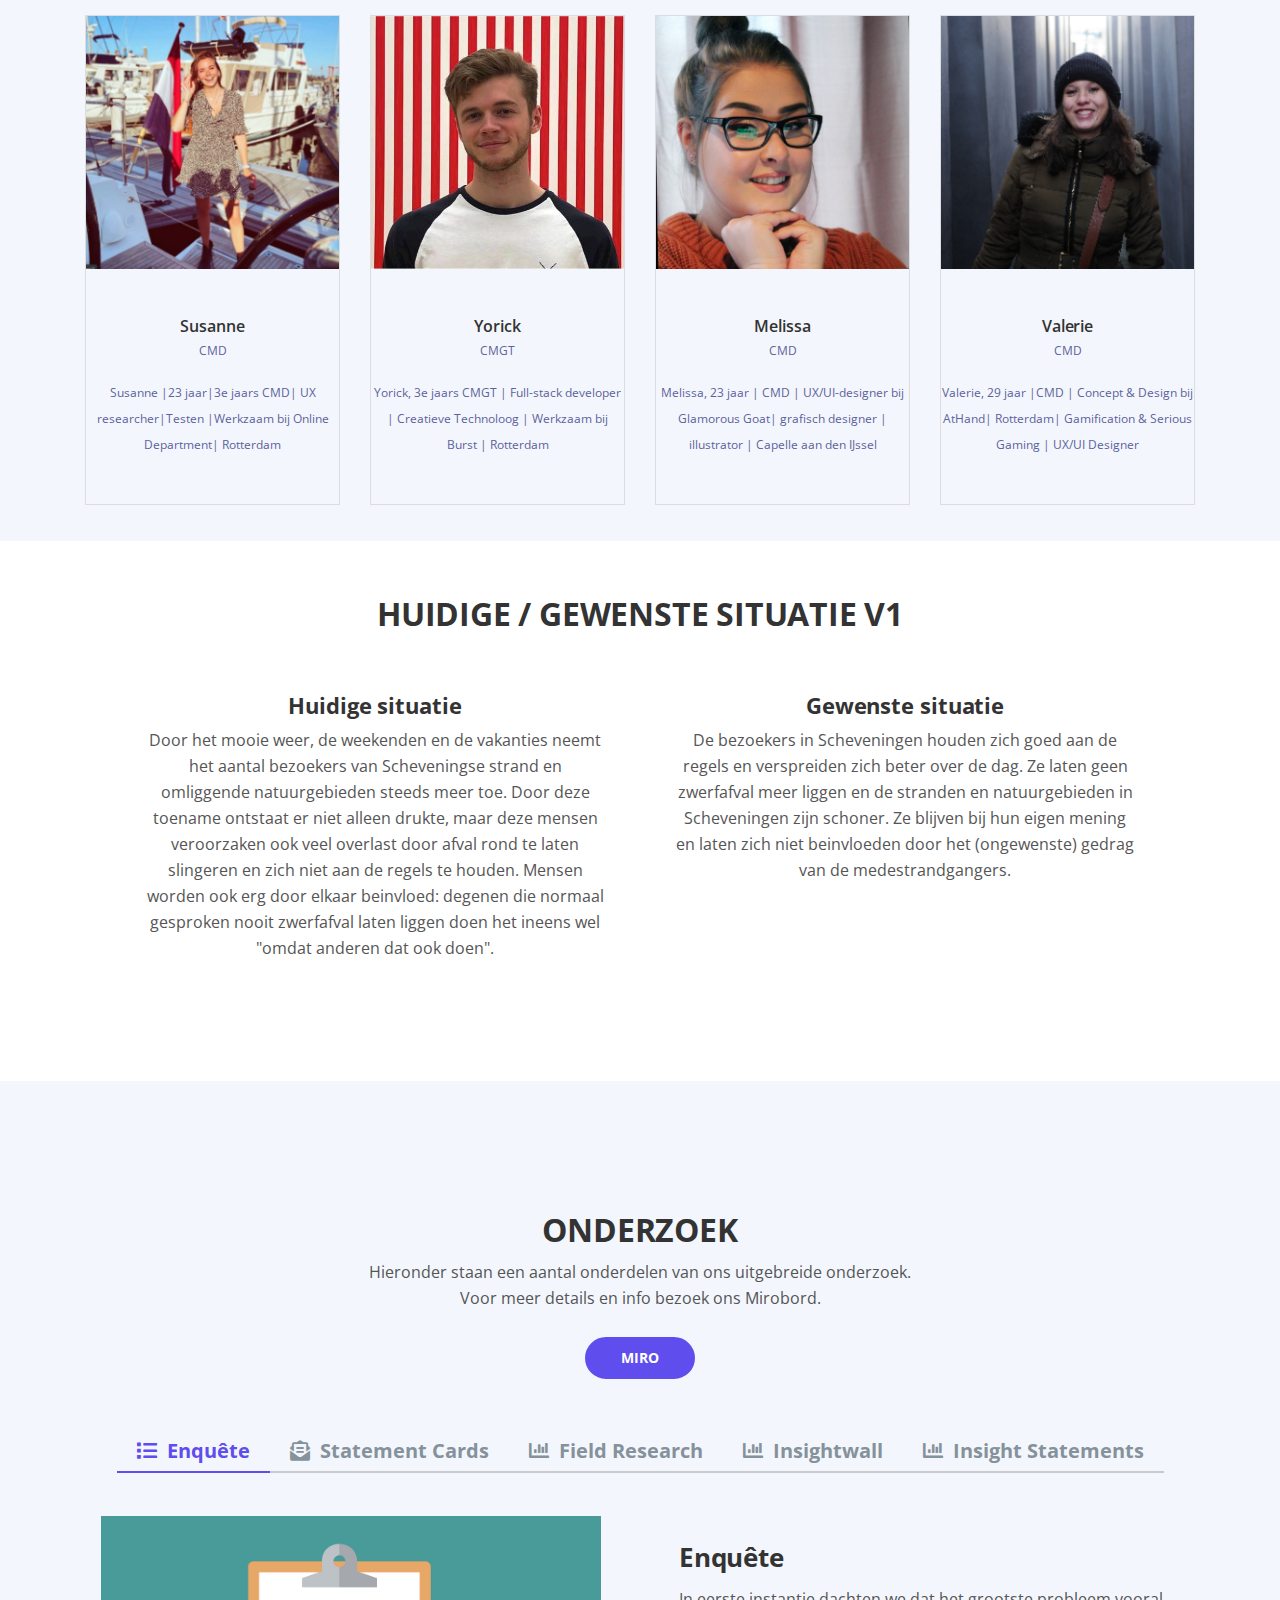
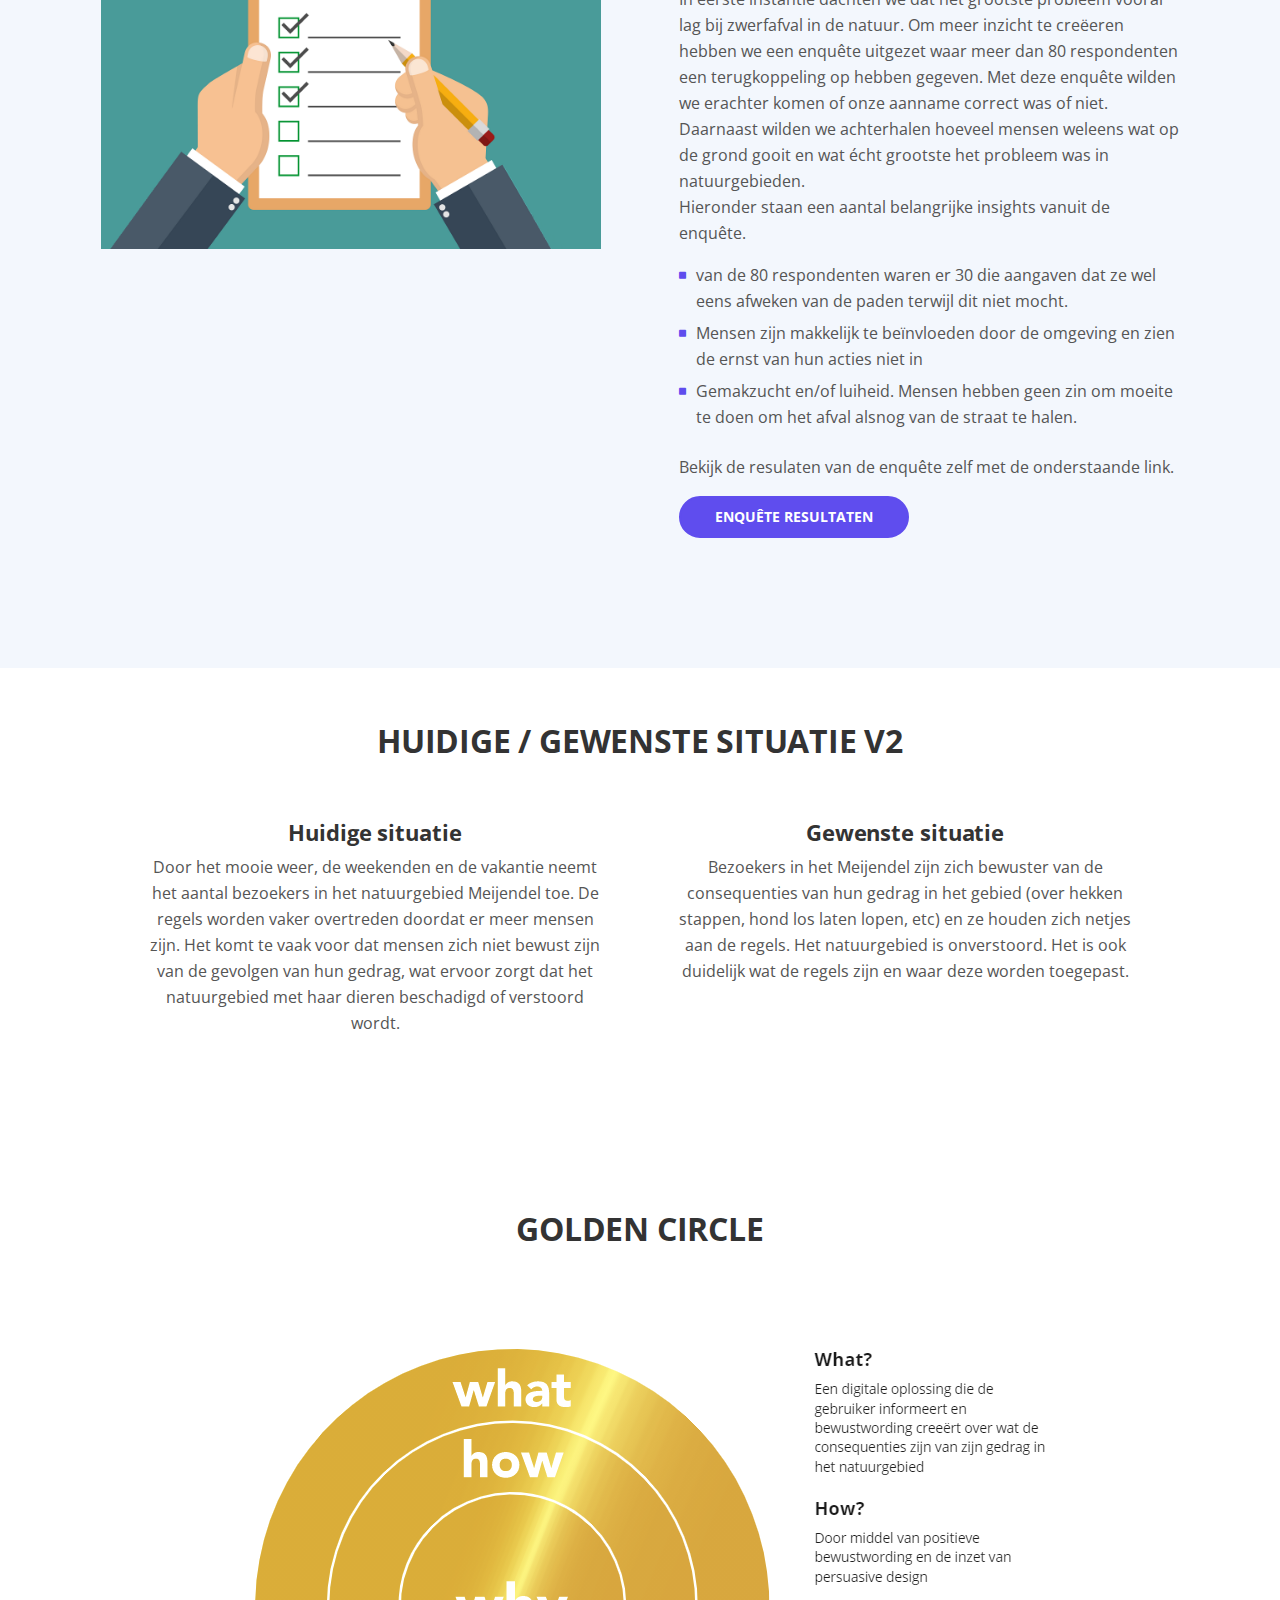
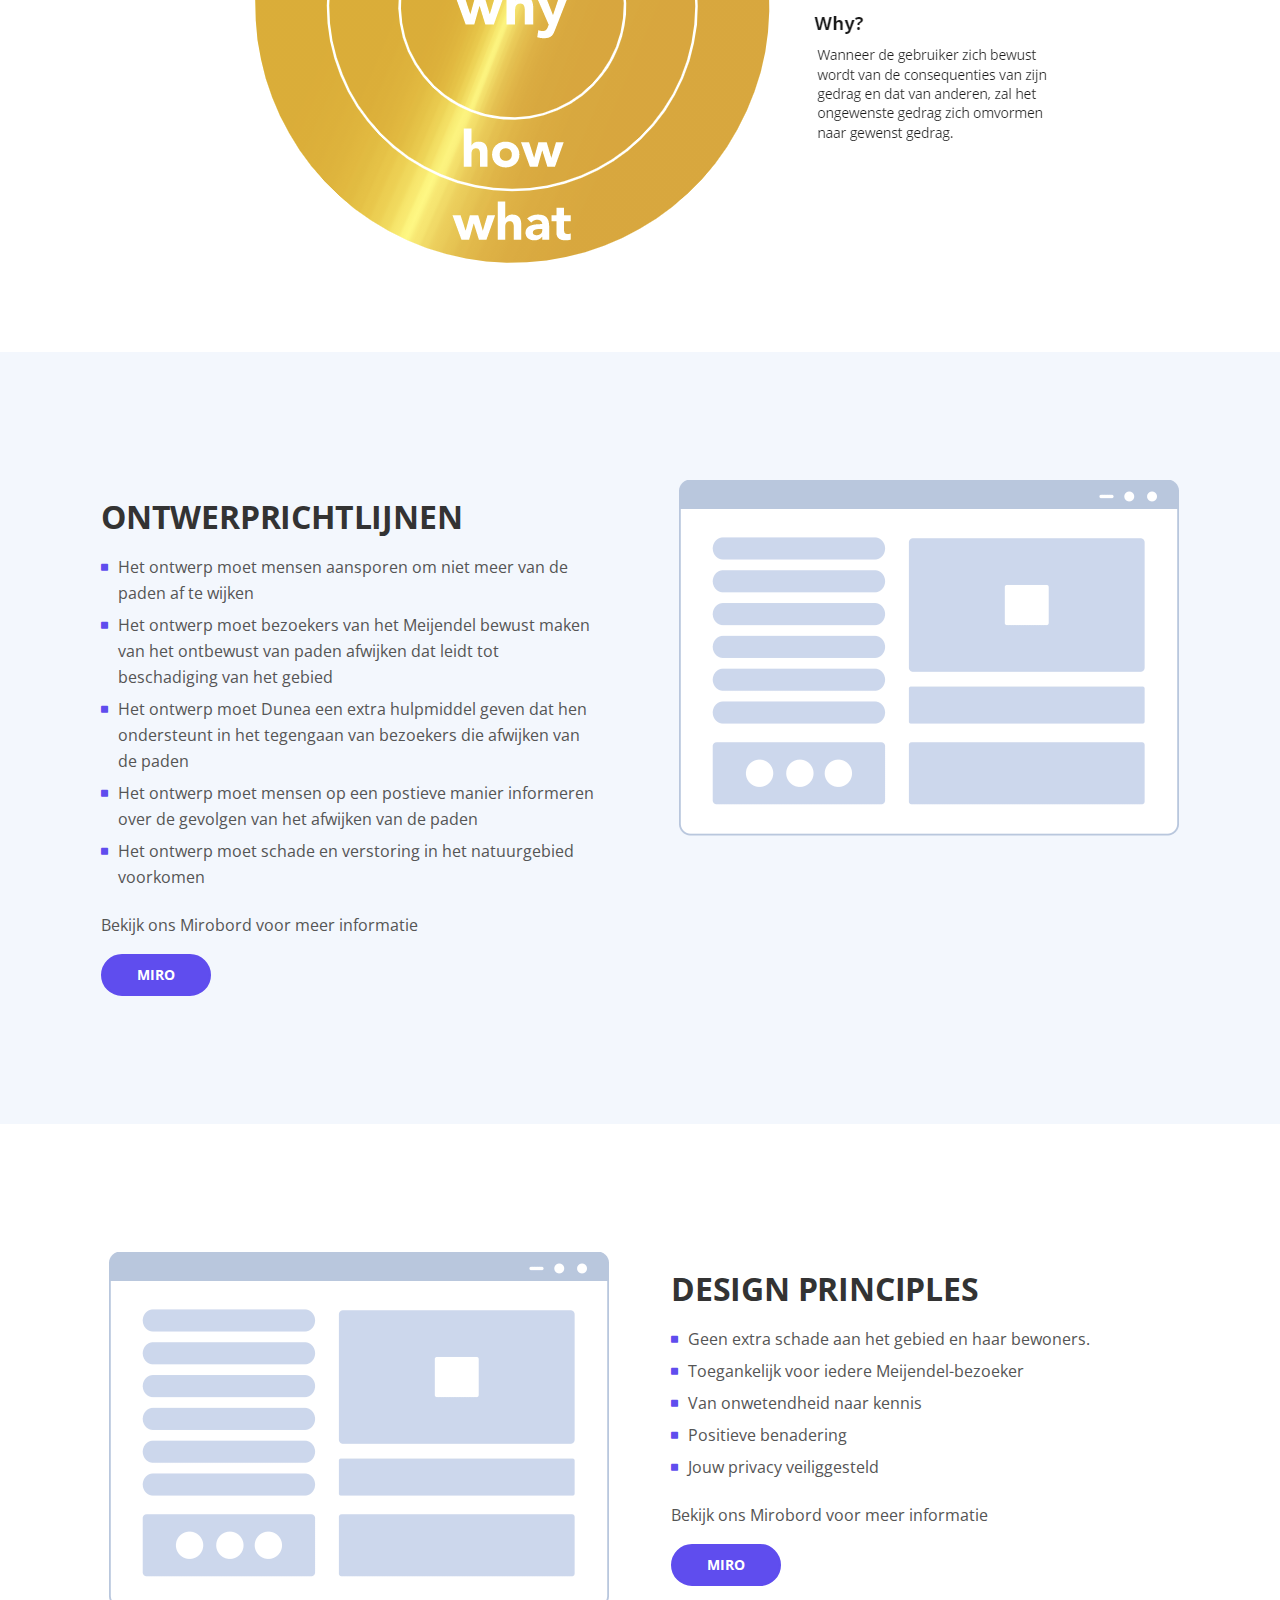
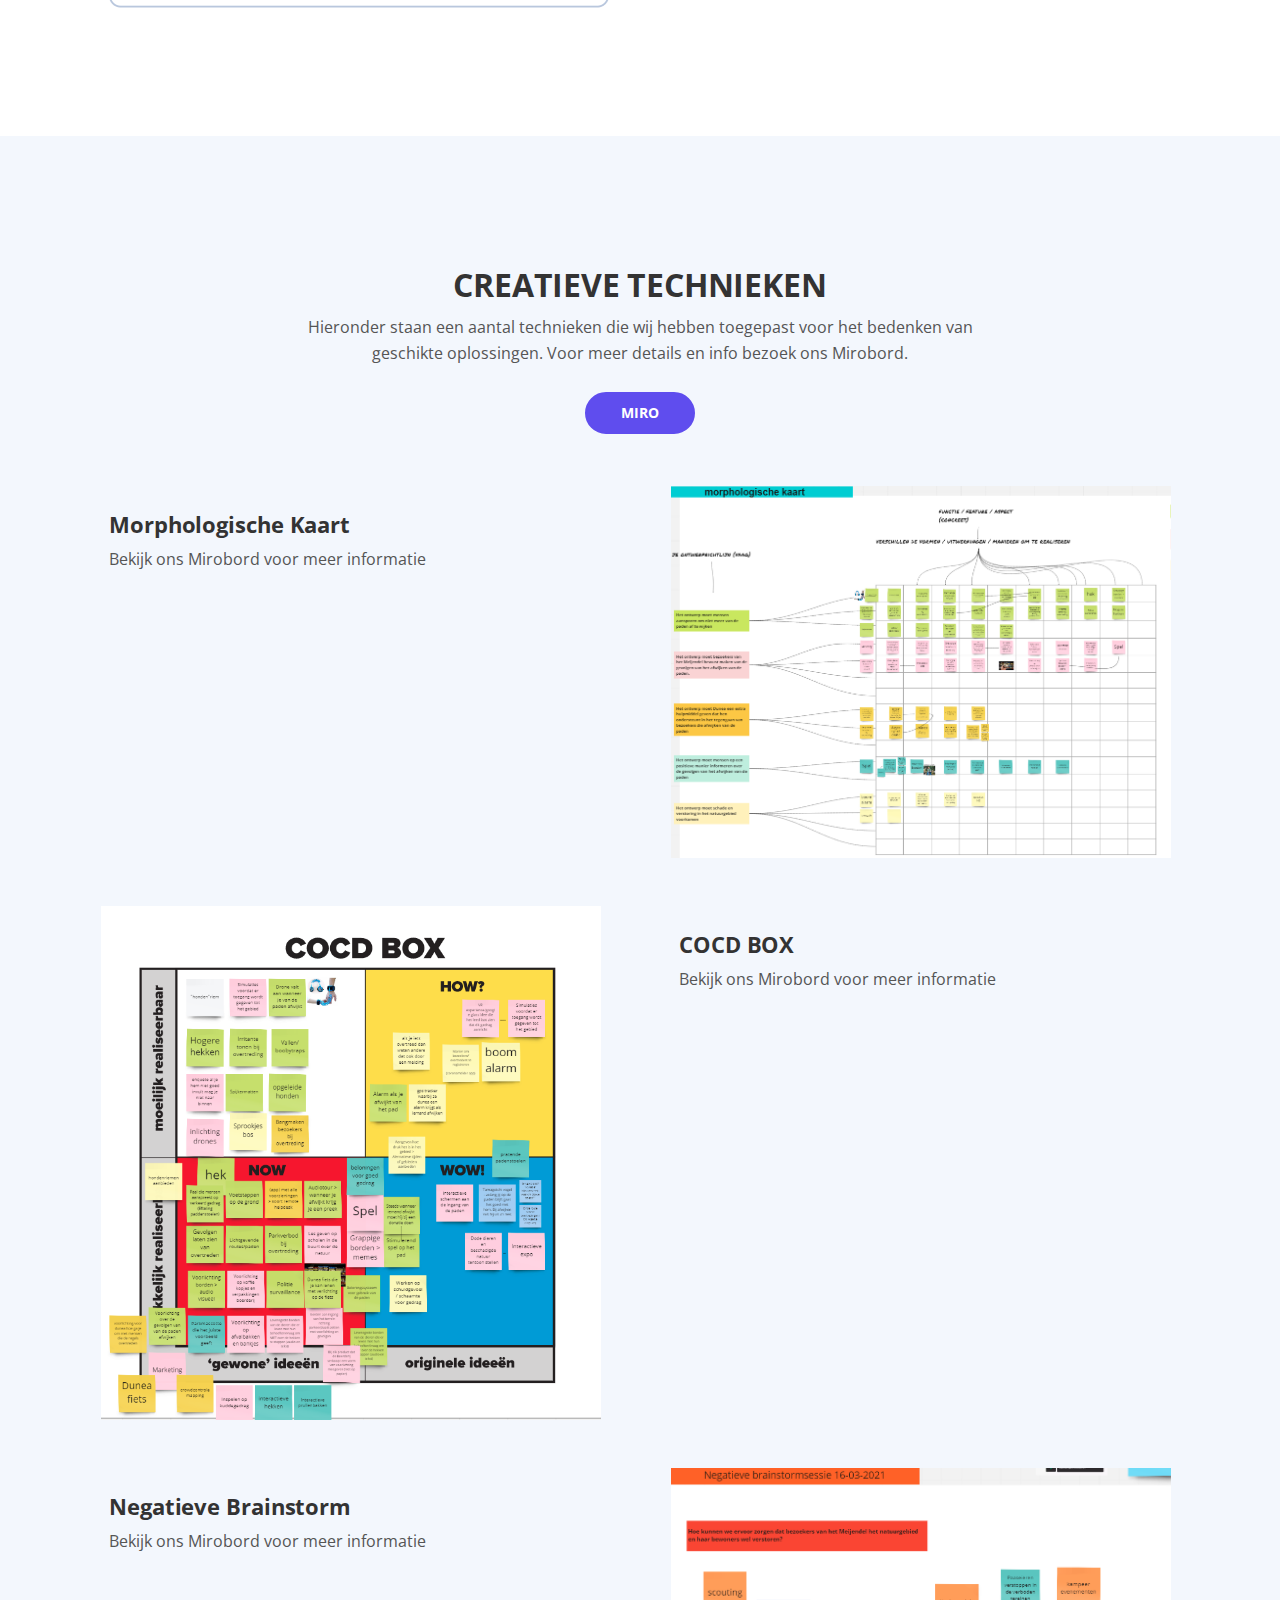
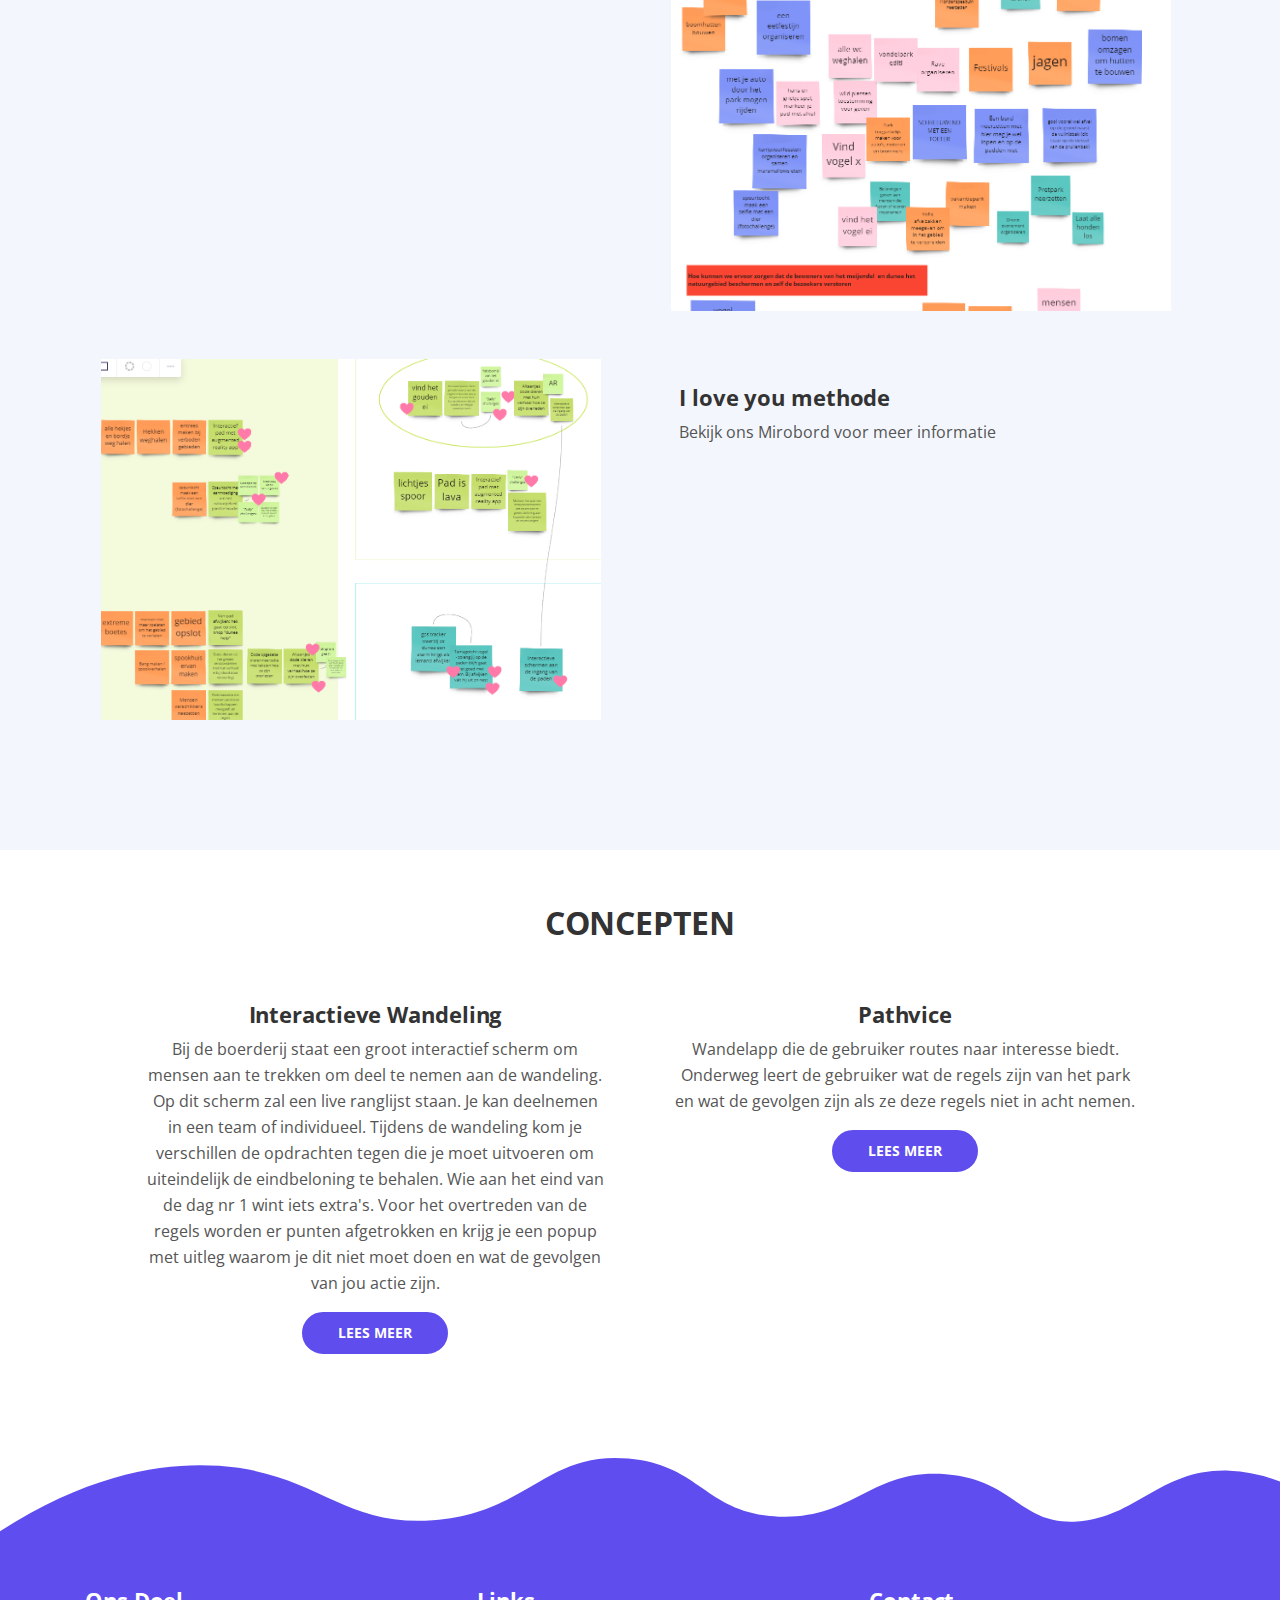
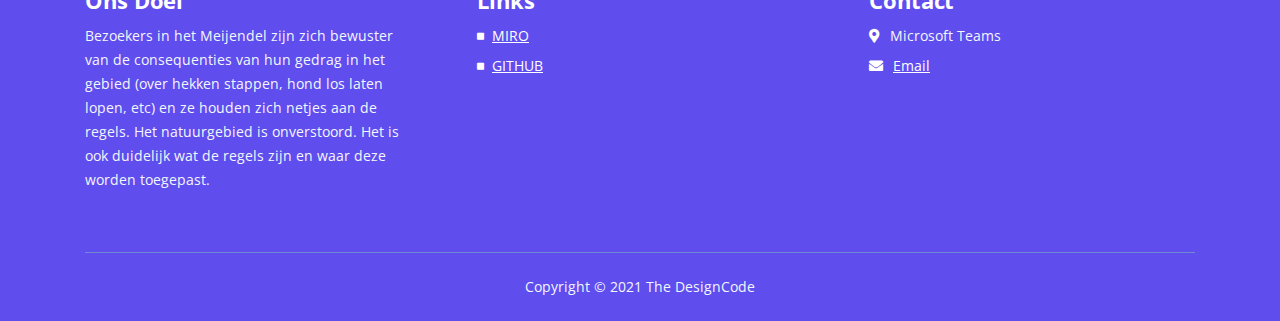
==== commit 45289190: "Adding detail pages" ====
--- a/web/index.html
+++ b/web/index.html
@@ -29,7 +29,7 @@
 	<link href="css/styles.css" rel="stylesheet">
 	
 	<!-- Favicon  -->
-    <link rel="icon" href="images/logo1.png">
+    <link rel="icon" href="images/favicon-thedesigncode.png">
 </head>
 <body data-spy="scroll" data-target=".fixed-top">
     
@@ -49,7 +49,7 @@
         <div class="container">
 
             <!-- Image Logo -->
-            <a class="navbar-brand logo-image" href="index.html"><img src="images/logo1.png" alt="logo"></a> 
+            <a class="navbar-brand logo-image" href="index.html"><img src="images/logo-thedesigncode.png" alt="logo"></a> 
             
             <!-- Mobile Menu Toggle Button -->
             <button class="navbar-toggler" type="button" data-toggle="collapse" data-target="#navbarsExampleDefault" aria-controls="navbarsExampleDefault" aria-expanded="false" aria-label="Toggle navigation">
--- a/web/css/styles.css
+++ b/web/css/styles.css
@@ -660,8 +660,8 @@
 }
 
 .navbar-custom .navbar-brand.logo-image img {
-    width: 4.4375rem;
-	height: 2.75rem;
+	width: 6.4375rem;
+	padding: 10px 0;
 }
 
 .navbar-custom .navbar-brand.logo-text {
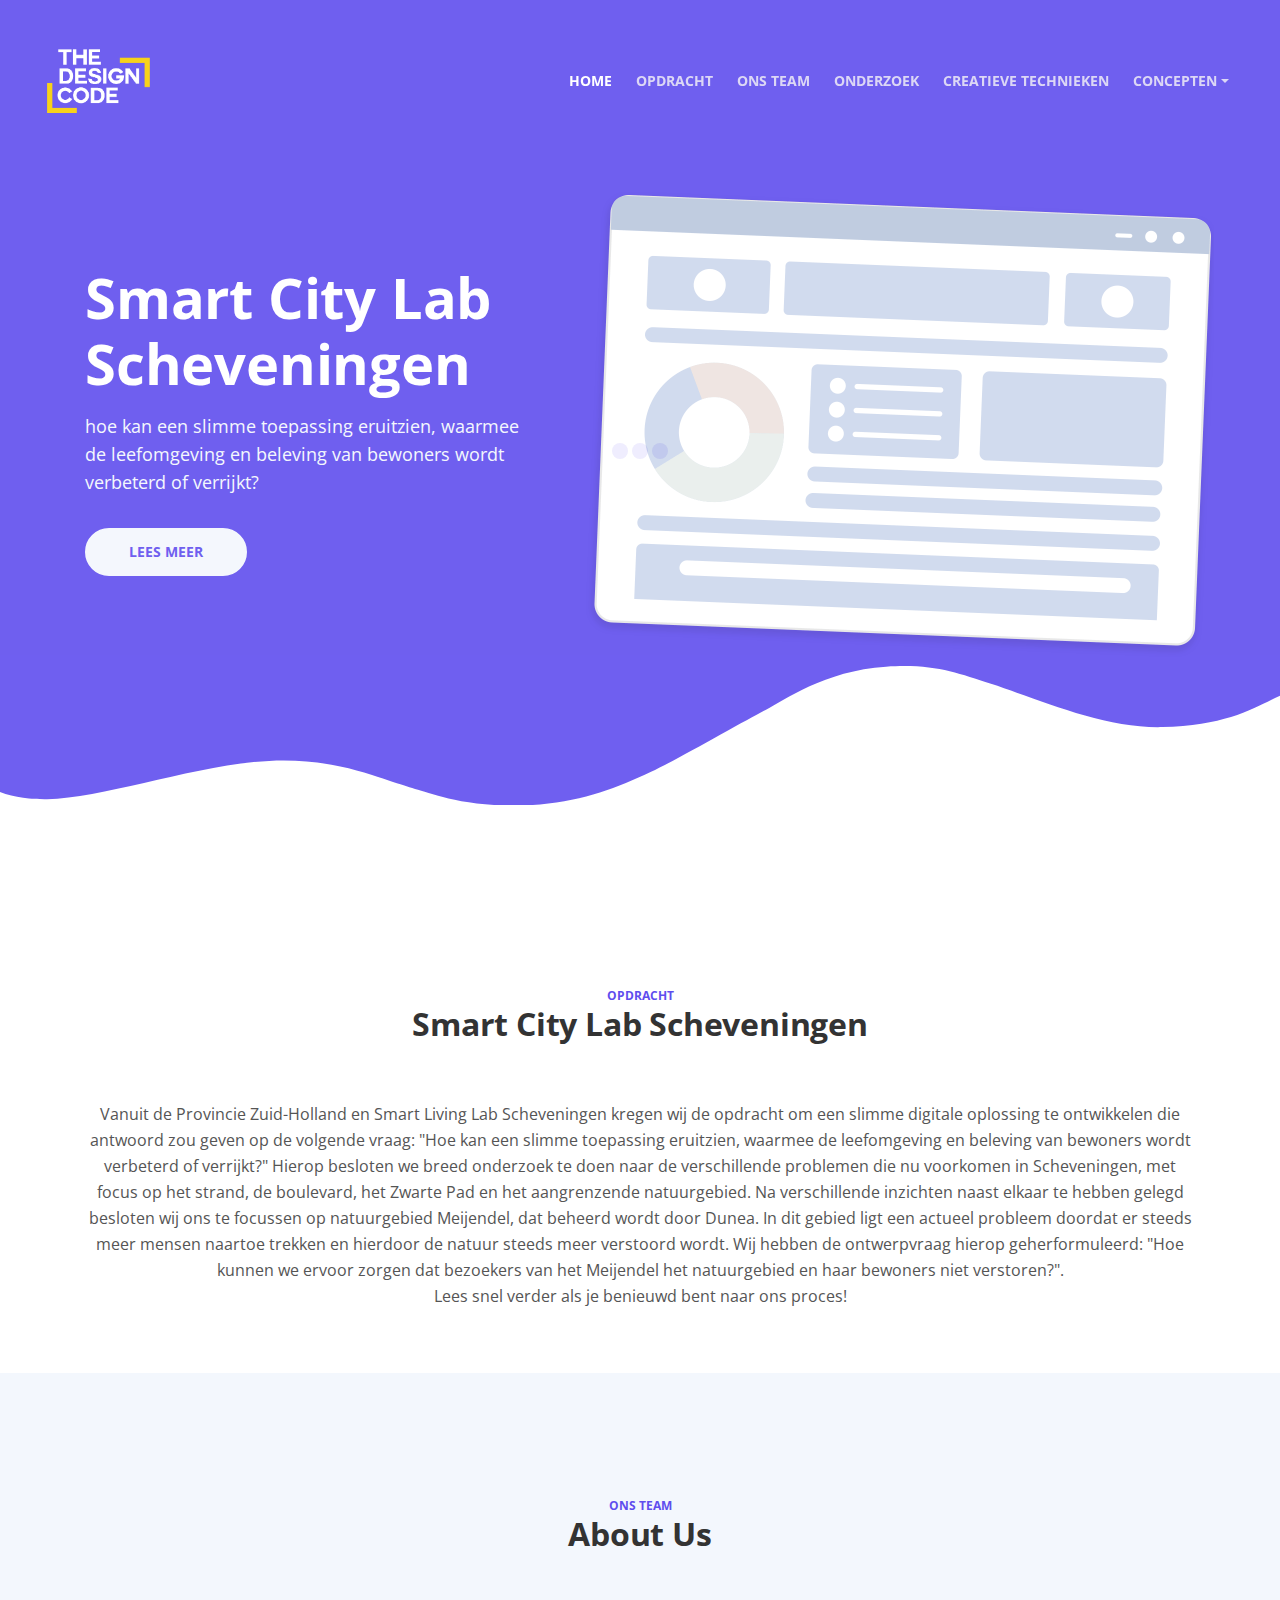
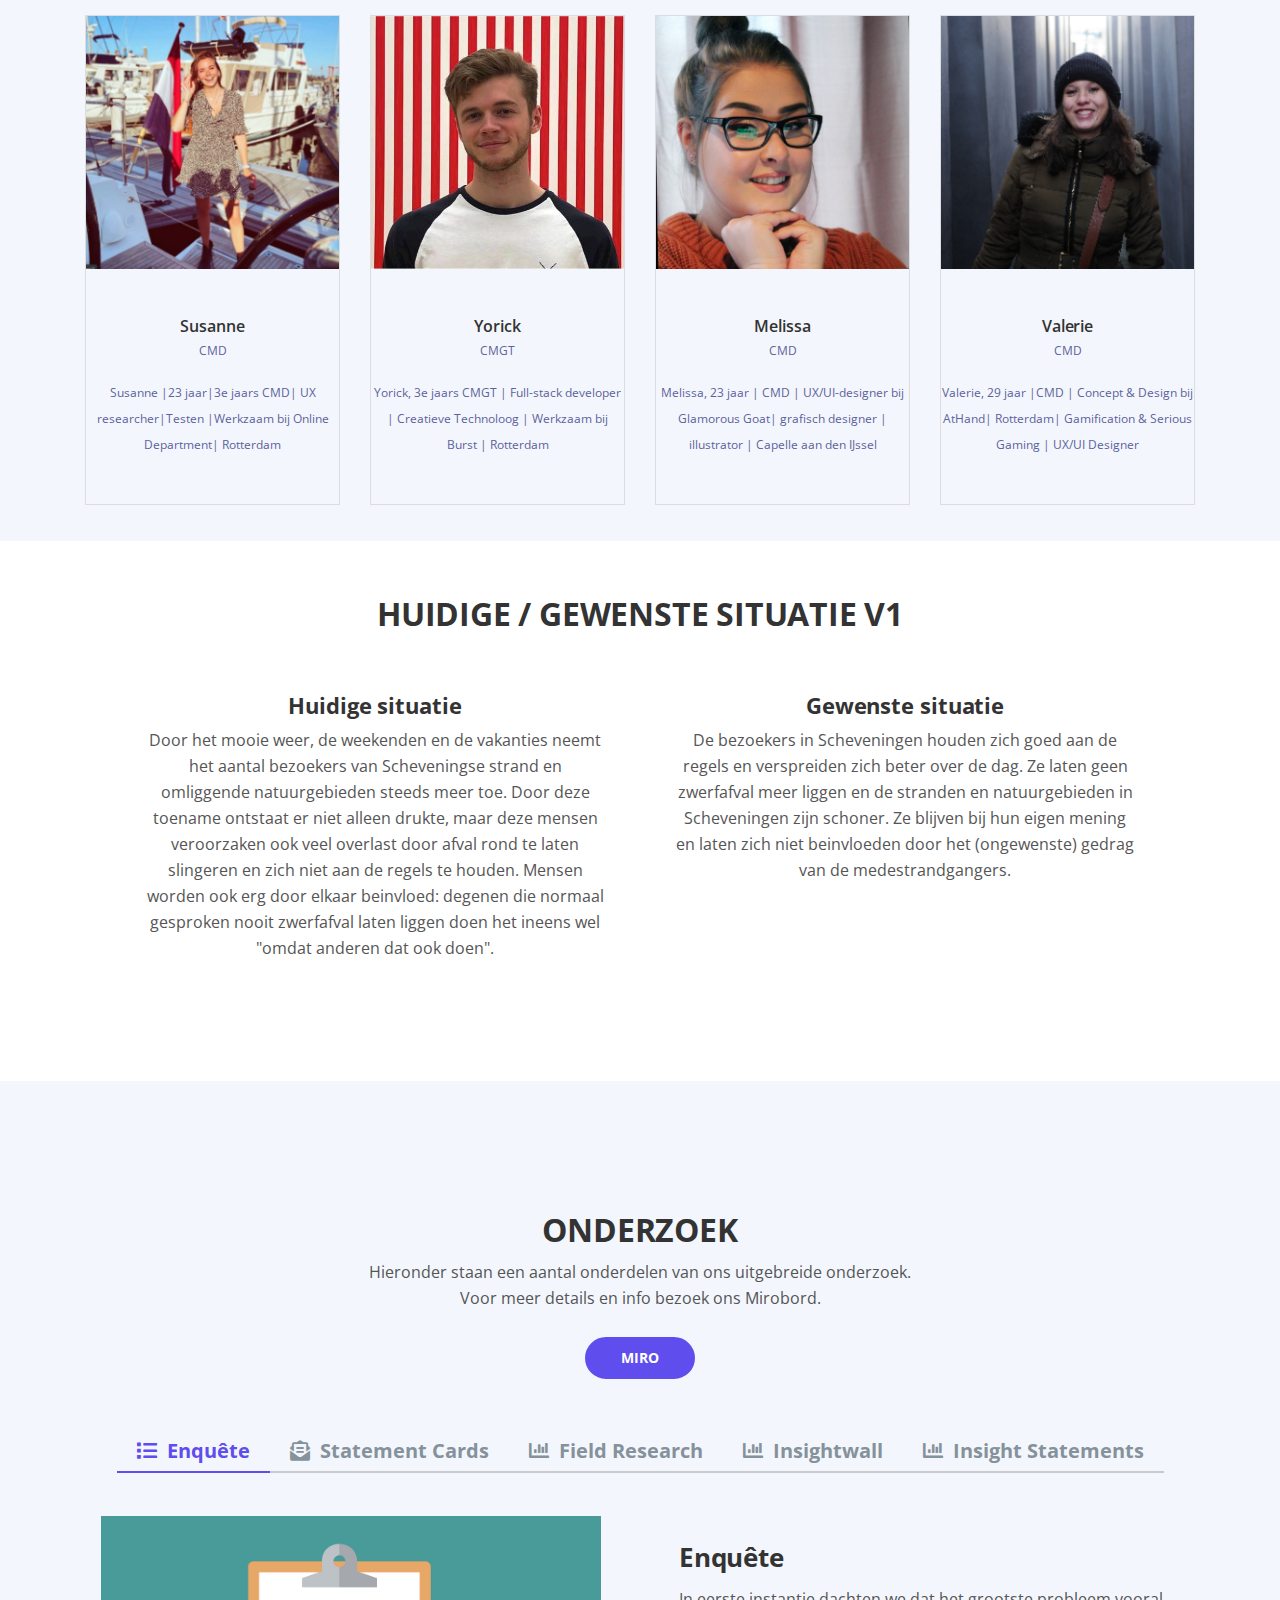
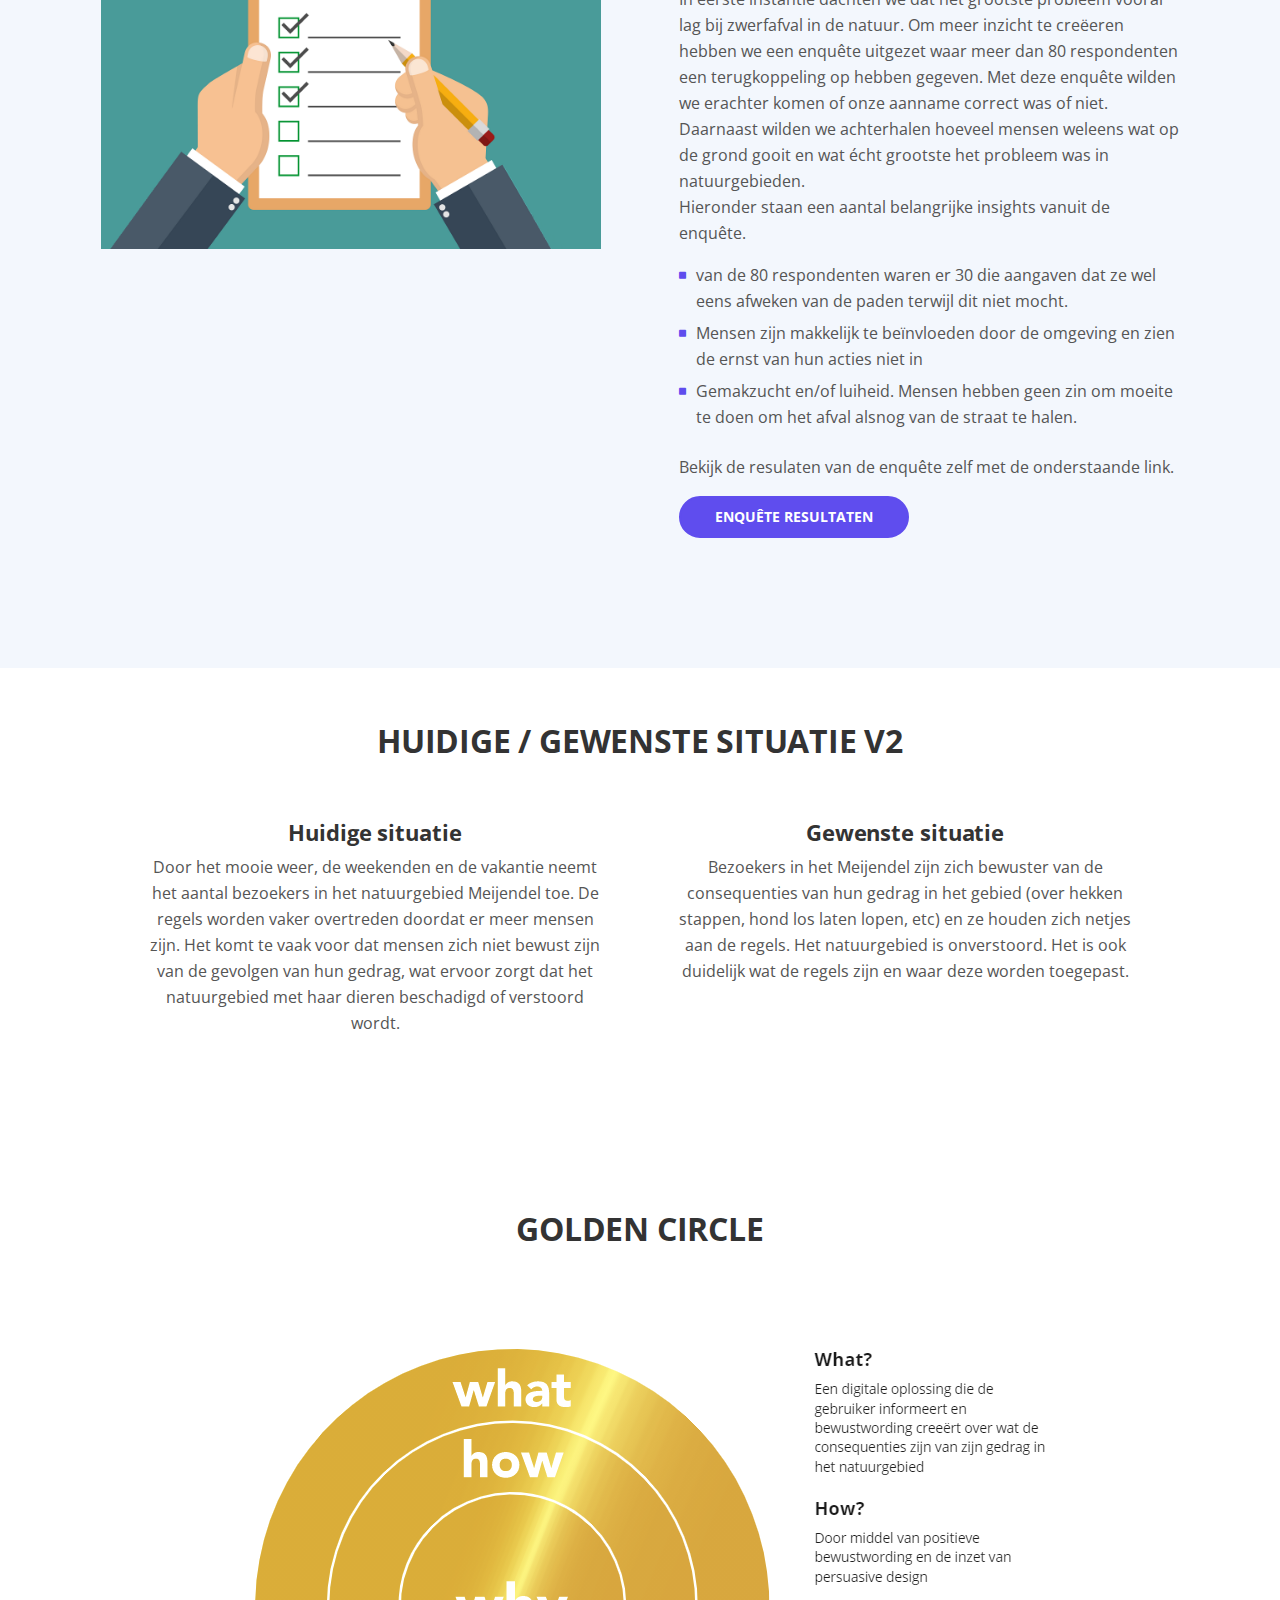
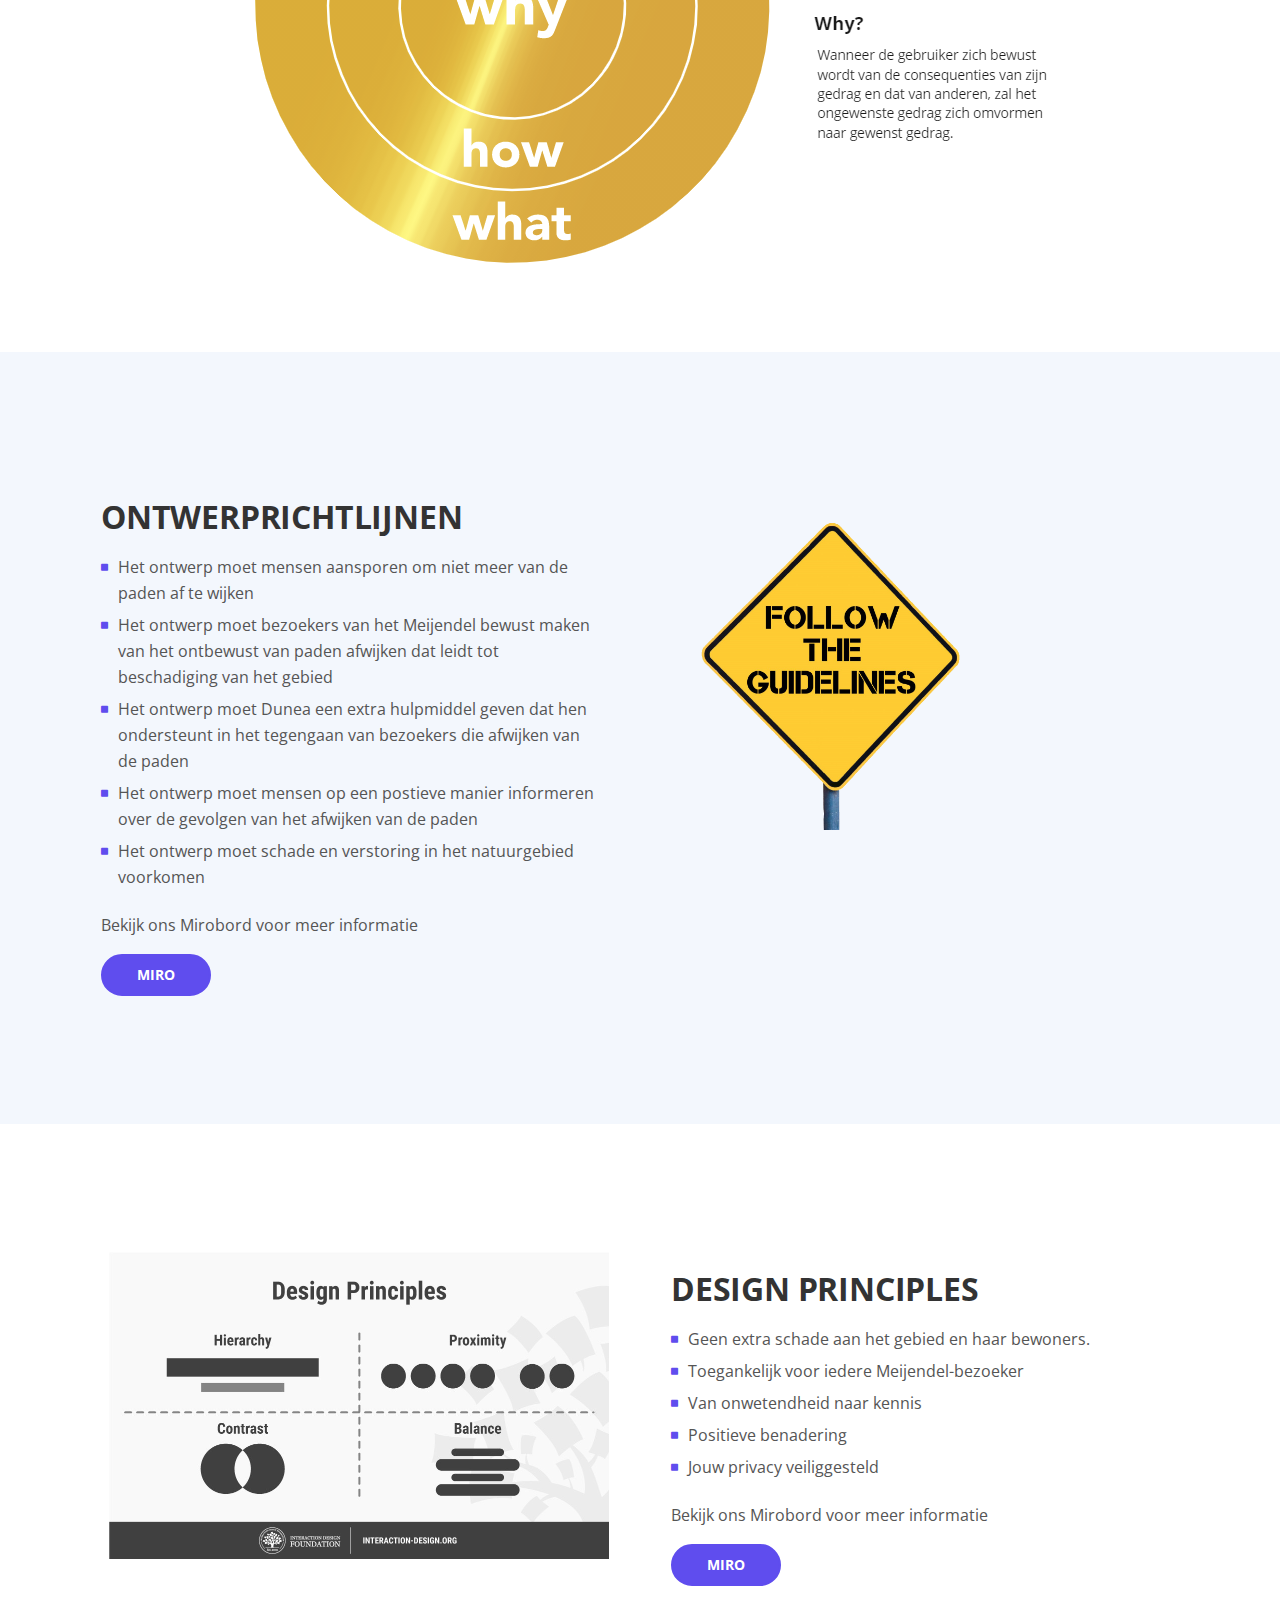
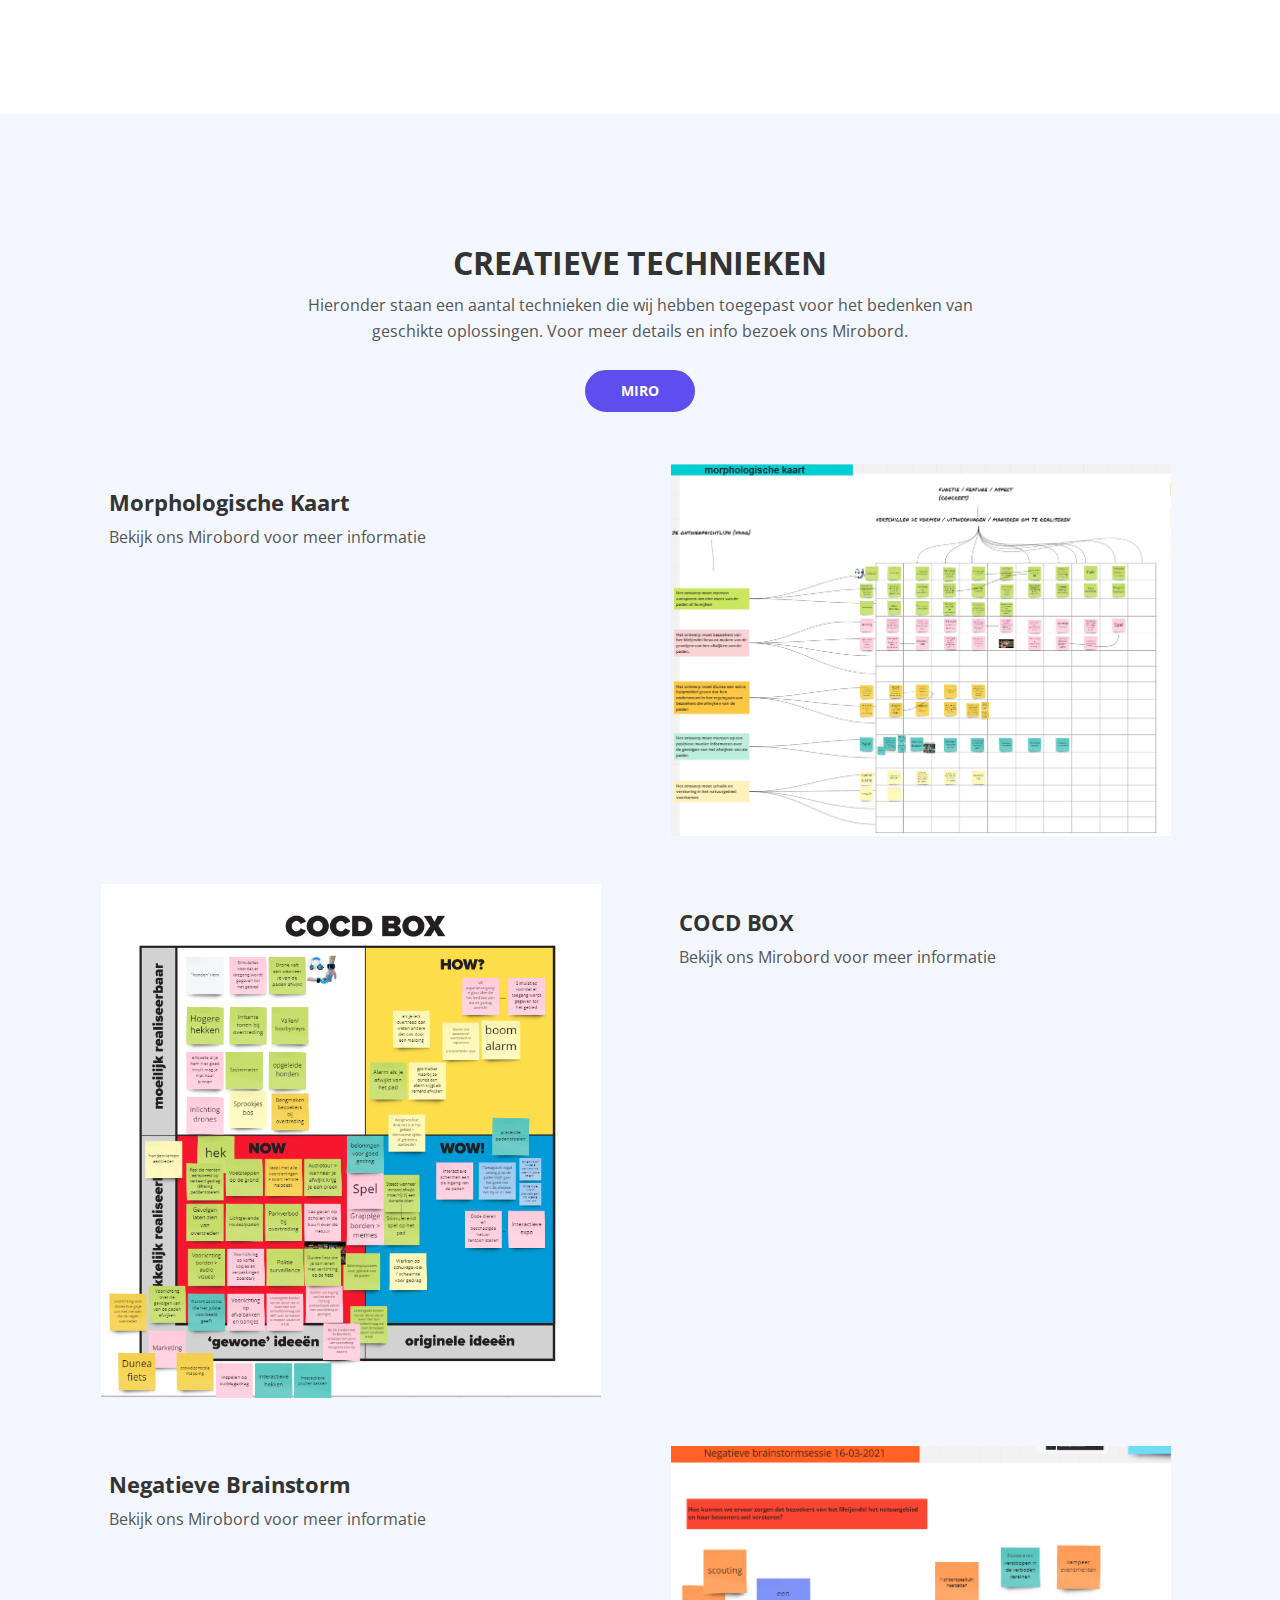
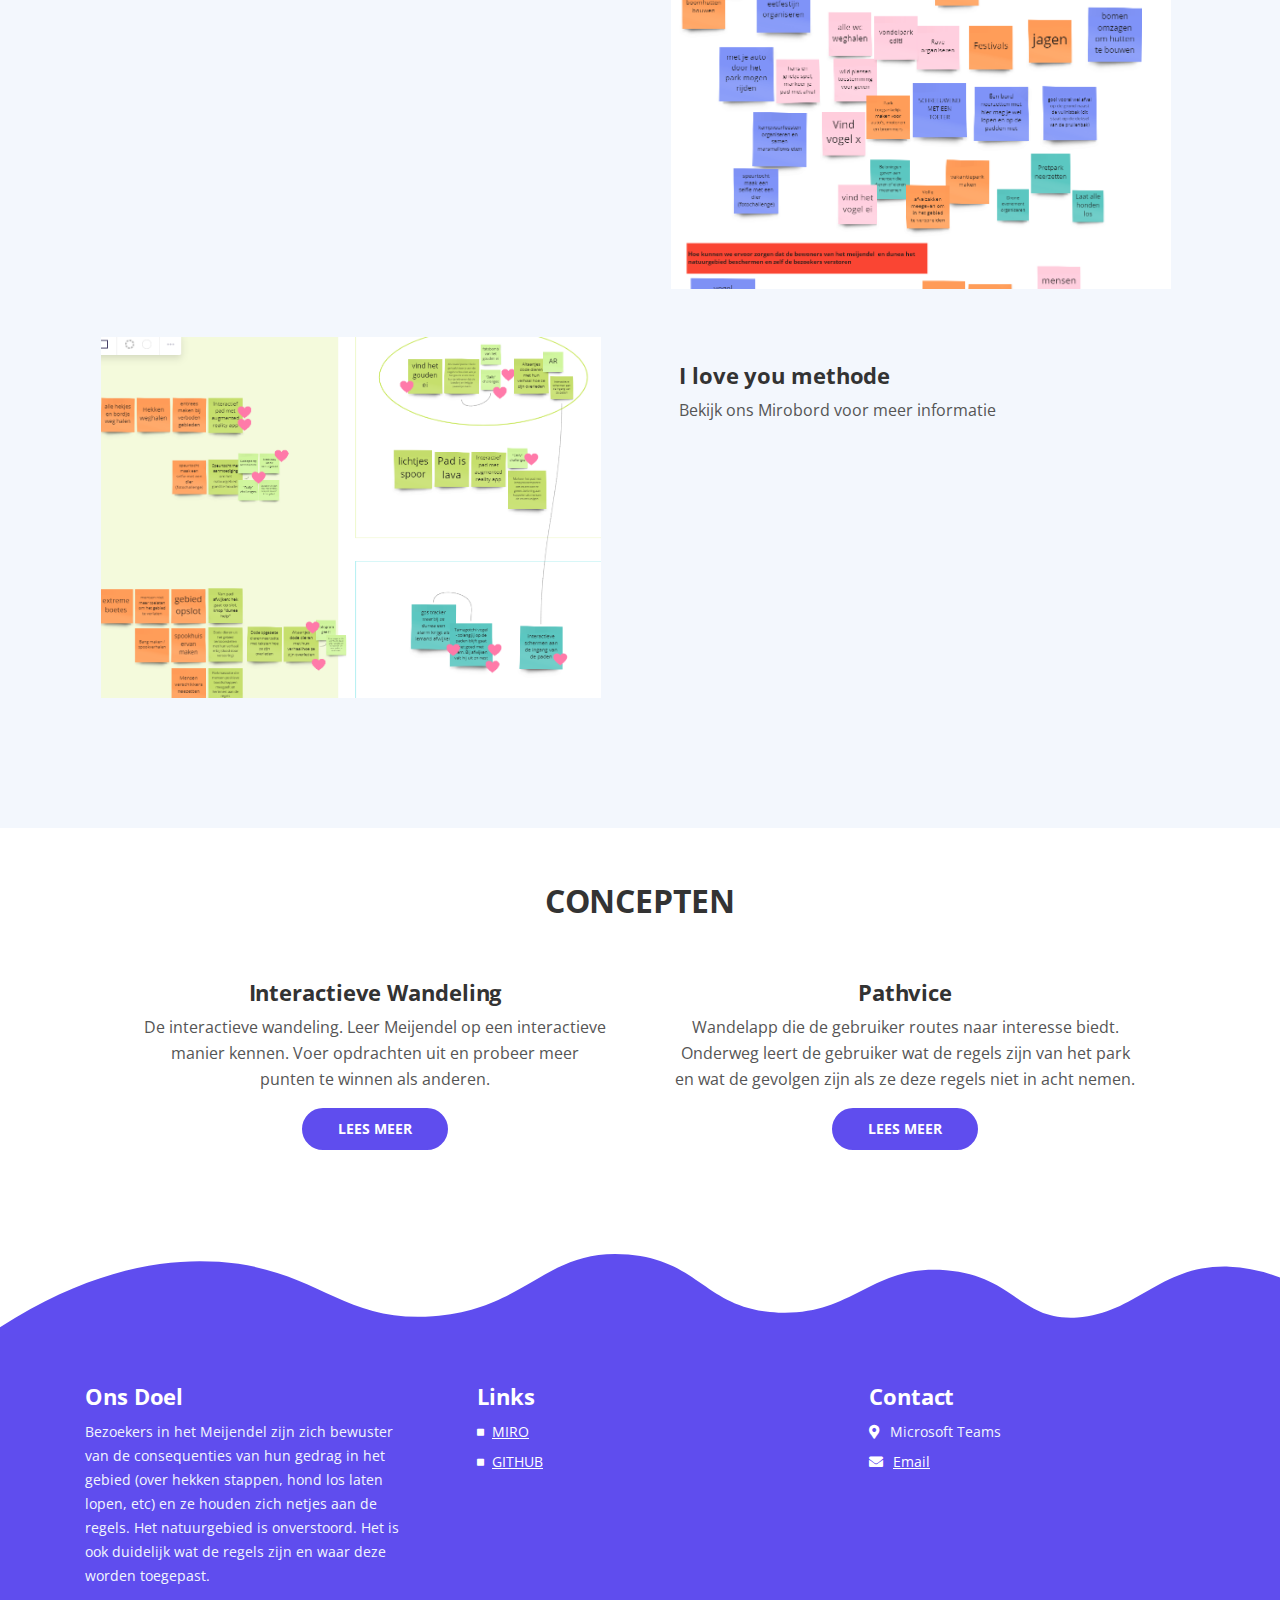
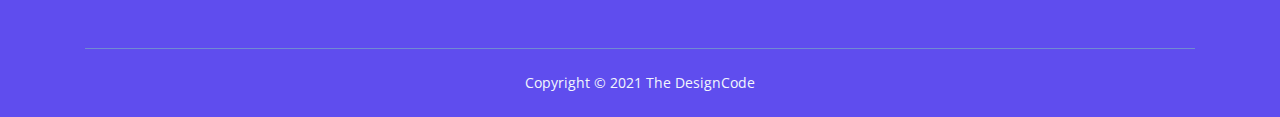
==== commit 9841c6f0: "Last content changes before pitch v1" ====
--- a/web/index.html
+++ b/web/index.html
@@ -69,32 +69,19 @@
                     <li class="nav-item">
                         <a class="nav-link page-scroll" href="#team">ONS TEAM</a>
                     </li>
-                    <li class="nav-item dropdown">
-                        <a class="nav-link dropdown-toggle page-scroll" href="#research" id="navbarDropdown" role="button" aria-haspopup="true" aria-expanded="false">ONDERZOEK</a>
-                        <div class="dropdown-menu" aria-labelledby="navbarDropdown">
-                            <a class="dropdown-item" href="article-details.html"><span class="item-text">ENQUÊTE</span></a>
-                            <div class="dropdown-items-divide-hr"></div>
-                            <a class="dropdown-item" href="terms-conditions.html"><span class="item-text">STATEMENT CARDS</span></a>
-                            <div class="dropdown-items-divide-hr"></div>
-                            <a class="dropdown-item" href="privacy-policy.html"><span class="item-text">FIELD RESEARCH</span></a>
-                            <div class="dropdown-items-divide-hr"></div>
-                            <a class="dropdown-item" href="privacy-policy.html"><span class="item-text">INSIGHTWALL</span></a>
-                            <div class="dropdown-items-divide-hr"></div>
-                            <a class="dropdown-item" href="privacy-policy.html"><span class="item-text">INSIGHT STATEMENTS</span></a>
-                        </div>
+                    <li class="nav-item">
+                        <a class="nav-link page-scroll" href="#research">ONDERZOEK</a>
+                    </li>
+                    <li class="nav-item">
+                        <a class="nav-link page-scroll" href="#techniques">CREATIEVE TECHNIEKEN</a>
                     </li>
                     <li class="nav-item dropdown">
-                        <a class="nav-link dropdown-toggle page-scroll" href="#techniques" id="navbarDropdown" role="button" aria-haspopup="true" aria-expanded="false">CREATIEVE TECHNIEKEN</a>
+                        <a class="nav-link dropdown-toggle page-scroll" href="#concepts" id="navbarDropdown" role="button" aria-haspopup="true" aria-expanded="false">CONCEPTEN</a>
                         <div class="dropdown-menu" aria-labelledby="navbarDropdown">
-                            <a class="dropdown-item" href="article-details.html"><span class="item-text">INSIGHTS</span></a>
+                            <a class="dropdown-item" href="concept1.html"><span class="item-text">Interactieve Wandeling</span></a>
                             <div class="dropdown-items-divide-hr"></div>
-                            <a class="dropdown-item" href="terms-conditions.html"><span class="item-text">CONCLUSIE</span></a>
-                            <div class="dropdown-items-divide-hr"></div>
-                            <a class="dropdown-item" href="privacy-policy.html"><span class="item-text">BRONNEN</span></a>
+                            <a class="dropdown-item" href="concept2.html"><span class="item-text">Pathvice</span></a>
                         </div>
-                    </li>
-                    <li class="nav-item">
-                        <a class="nav-link page-scroll" href="#concepts">CONCEPTEN</a>
                     </li>
                 </ul>
             </div>
@@ -502,133 +489,6 @@
     <!-- end of features -->
 
 
-    <!-- Details Lightboxes -->
-    <!-- Details Lightbox 1 -->
-	<div id="details-lightbox-1" class="lightbox-basic zoom-anim-dialog mfp-hide">
-        <div class="container">
-            <div class="row">
-                <button title="Close (Esc)" type="button" class="mfp-close x-button">×</button>
-                <div class="col-lg-8">
-                    <div class="image-container">
-                        <img class="img-fluid" src="images/details-lightbox.png" alt="alternative">
-                    </div> <!-- end of image-container -->
-                </div> <!-- end of col -->
-                <div class="col-lg-4">
-                    <h3>List Building</h3>
-                    <hr>
-                    <h5>Core service</h5>
-                    <p>It's very easy to start using Tivo. You just need to fill out and submit the Sign Up Form and you will receive access to the app.</p>
-                    <ul class="list-unstyled li-space-lg">
-                        <li class="media">
-                            <i class="fas fa-square"></i><div class="media-body">List building framework</div>
-                        </li>
-                        <li class="media">
-                            <i class="fas fa-square"></i><div class="media-body">Easy database browsing</div>
-                        </li>
-                        <li class="media">
-                            <i class="fas fa-square"></i><div class="media-body">User administration</div>
-                        </li>
-                        <li class="media">
-                            <i class="fas fa-square"></i><div class="media-body">Automate user signup</div>
-                        </li>
-                        <li class="media">
-                            <i class="fas fa-square"></i><div class="media-body">Quick formatting tools</div>
-                        </li>
-                        <li class="media">
-                            <i class="fas fa-square"></i><div class="media-body">Fast email checking</div>
-                        </li>
-                    </ul>
-                    <a class="btn-solid-reg mfp-close" href="sign-up.html">SIGN UP</a> <a class="btn-outline-reg mfp-close as-button" href="#screenshots">BACK</a>
-                </div> <!-- end of col -->
-            </div> <!-- end of row -->
-        </div> <!-- end of container -->
-    </div> <!-- end of lightbox-basic -->
-    <!-- end of details lightbox 1 -->
-
-    <!-- Details Lightbox 2 -->
-	<div id="details-lightbox-2" class="lightbox-basic zoom-anim-dialog mfp-hide">
-        <div class="container">
-            <div class="row">
-                <button title="Close (Esc)" type="button" class="mfp-close x-button">×</button>
-                <div class="col-lg-8">
-                    <div class="image-container">
-                        <img class="img-fluid" src="images/details-lightbox.png" alt="alternative">
-                    </div> <!-- end of image-container -->
-                </div> <!-- end of col -->
-                <div class="col-lg-4">
-                    <h3>Campaign Monitoring</h3>
-                    <hr>
-                    <h5>Core service</h5>
-                    <p>It's very easy to start using Tivo. You just need to fill out and submit the Sign Up Form and you will receive access to the app.</p>
-                    <ul class="list-unstyled li-space-lg">
-                        <li class="media">
-                            <i class="fas fa-square"></i><div class="media-body">List building framework</div>
-                        </li>
-                        <li class="media">
-                            <i class="fas fa-square"></i><div class="media-body">Easy database browsing</div>
-                        </li>
-                        <li class="media">
-                            <i class="fas fa-square"></i><div class="media-body">User administration</div>
-                        </li>
-                        <li class="media">
-                            <i class="fas fa-square"></i><div class="media-body">Automate user signup</div>
-                        </li>
-                        <li class="media">
-                            <i class="fas fa-square"></i><div class="media-body">Quick formatting tools</div>
-                        </li>
-                        <li class="media">
-                            <i class="fas fa-square"></i><div class="media-body">Fast email checking</div>
-                        </li>
-                    </ul>
-                    <a class="btn-solid-reg mfp-close" href="sign-up.html">SIGN UP</a> <a class="btn-outline-reg mfp-close as-button" href="#screenshots">BACK</a>
-                </div> <!-- end of col -->
-            </div> <!-- end of row -->
-        </div> <!-- end of container -->
-    </div> <!-- end of lightbox-basic -->
-    <!-- end of details lightbox 2 -->
-
-    <!-- Details Lightbox 3 -->
-	<div id="details-lightbox-3" class="lightbox-basic zoom-anim-dialog mfp-hide">
-        <div class="container">
-            <div class="row">
-                <button title="Close (Esc)" type="button" class="mfp-close x-button">×</button>
-                <div class="col-lg-8">
-                    <div class="image-container">
-                        <img class="img-fluid" src="images/details-lightbox.png" alt="alternative">
-                    </div> <!-- end of image-container -->
-                </div> <!-- end of col -->
-                <div class="col-lg-4">
-                    <h3>Analytics Tools</h3>
-                    <hr>
-                    <h5>Core service</h5>
-                    <p>It's very easy to start using Tivo. You just need to fill out and submit the Sign Up Form and you will receive access to the app.</p>
-                    <ul class="list-unstyled li-space-lg">
-                        <li class="media">
-                            <i class="fas fa-square"></i><div class="media-body">List building framework</div>
-                        </li>
-                        <li class="media">
-                            <i class="fas fa-square"></i><div class="media-body">Easy database browsing</div>
-                        </li>
-                        <li class="media">
-                            <i class="fas fa-square"></i><div class="media-body">User administration</div>
-                        </li>
-                        <li class="media">
-                            <i class="fas fa-square"></i><div class="media-body">Automate user signup</div>
-                        </li>
-                        <li class="media">
-                            <i class="fas fa-square"></i><div class="media-body">Quick formatting tools</div>
-                        </li>
-                        <li class="media">
-                            <i class="fas fa-square"></i><div class="media-body">Fast email checking</div>
-                        </li>
-                    </ul>
-                    <a class="btn-solid-reg mfp-close" href="sign-up.html">SIGN UP</a> <a class="btn-outline-reg mfp-close as-button" href="#screenshots">BACK</a>
-                </div> <!-- end of col -->
-            </div> <!-- end of row -->
-        </div> <!-- end of container -->
-    </div> <!-- end of lightbox-basic -->
-    <!-- end of details lightbox 3 -->
-    <!-- end of details lightboxes -->
 
     <!-- Description -->
 <div id="assignment" class="cards-1">
@@ -733,7 +593,7 @@
             </div> <!-- end of col -->
             <div class="col-lg-6">
                 <div class="image-container">
-                    <img class="img-fluid" src="images/details.png" alt="alternative">
+                    <img class="img-fluid" src="images/guidelines-scaled.png" alt="alternative">
                 </div> <!-- end of image-container -->
             </div> <!-- end of col -->
         </div> <!-- end of row -->
@@ -747,7 +607,7 @@
         <div class="row">
             <div class="col-lg-6">
                 <div class="image-container">
-                    <img class="img-fluid" src="images/details.png" alt="alternative">
+                    <img class="img-fluid" src="images/T1dSG5N4ZdaaBrqyOVGMOI3Fe9JoeBg24XwQybAQ.jpeg" alt="alternative">
                 </div> <!-- end of image-container -->
             </div> <!-- end of col -->
             <div class="col-lg-6">
@@ -865,135 +725,6 @@
 </div> <!-- end of tabs -->
 <!-- end of features -->
 
-
-<!-- Details Lightboxes -->
-<!-- Details Lightbox 1 -->
-<div id="details-lightbox-1" class="lightbox-basic zoom-anim-dialog mfp-hide">
-    <div class="container">
-        <div class="row">
-            <button title="Close (Esc)" type="button" class="mfp-close x-button">×</button>
-            <div class="col-lg-8">
-                <div class="image-container">
-                    <img class="img-fluid" src="images/details-lightbox.png" alt="alternative">
-                </div> <!-- end of image-container -->
-            </div> <!-- end of col -->
-            <div class="col-lg-4">
-                <h3>List Building</h3>
-                <hr>
-                <h5>Core service</h5>
-                <p>It's very easy to start using Tivo. You just need to fill out and submit the Sign Up Form and you will receive access to the app.</p>
-                <ul class="list-unstyled li-space-lg">
-                    <li class="media">
-                        <i class="fas fa-square"></i><div class="media-body">List building framework</div>
-                    </li>
-                    <li class="media">
-                        <i class="fas fa-square"></i><div class="media-body">Easy database browsing</div>
-                    </li>
-                    <li class="media">
-                        <i class="fas fa-square"></i><div class="media-body">User administration</div>
-                    </li>
-                    <li class="media">
-                        <i class="fas fa-square"></i><div class="media-body">Automate user signup</div>
-                    </li>
-                    <li class="media">
-                        <i class="fas fa-square"></i><div class="media-body">Quick formatting tools</div>
-                    </li>
-                    <li class="media">
-                        <i class="fas fa-square"></i><div class="media-body">Fast email checking</div>
-                    </li>
-                </ul>
-                <a class="btn-solid-reg mfp-close" href="sign-up.html">SIGN UP</a> <a class="btn-outline-reg mfp-close as-button" href="#screenshots">BACK</a>
-            </div> <!-- end of col -->
-        </div> <!-- end of row -->
-    </div> <!-- end of container -->
-</div> <!-- end of lightbox-basic -->
-<!-- end of details lightbox 1 -->
-
-<!-- Details Lightbox 2 -->
-<div id="details-lightbox-2" class="lightbox-basic zoom-anim-dialog mfp-hide">
-    <div class="container">
-        <div class="row">
-            <button title="Close (Esc)" type="button" class="mfp-close x-button">×</button>
-            <div class="col-lg-8">
-                <div class="image-container">
-                    <img class="img-fluid" src="images/details-lightbox.png" alt="alternative">
-                </div> <!-- end of image-container -->
-            </div> <!-- end of col -->
-            <div class="col-lg-4">
-                <h3>Campaign Monitoring</h3>
-                <hr>
-                <h5>Core service</h5>
-                <p>It's very easy to start using Tivo. You just need to fill out and submit the Sign Up Form and you will receive access to the app.</p>
-                <ul class="list-unstyled li-space-lg">
-                    <li class="media">
-                        <i class="fas fa-square"></i><div class="media-body">List building framework</div>
-                    </li>
-                    <li class="media">
-                        <i class="fas fa-square"></i><div class="media-body">Easy database browsing</div>
-                    </li>
-                    <li class="media">
-                        <i class="fas fa-square"></i><div class="media-body">User administration</div>
-                    </li>
-                    <li class="media">
-                        <i class="fas fa-square"></i><div class="media-body">Automate user signup</div>
-                    </li>
-                    <li class="media">
-                        <i class="fas fa-square"></i><div class="media-body">Quick formatting tools</div>
-                    </li>
-                    <li class="media">
-                        <i class="fas fa-square"></i><div class="media-body">Fast email checking</div>
-                    </li>
-                </ul>
-                <a class="btn-solid-reg mfp-close" href="sign-up.html">SIGN UP</a> <a class="btn-outline-reg mfp-close as-button" href="#screenshots">BACK</a>
-            </div> <!-- end of col -->
-        </div> <!-- end of row -->
-    </div> <!-- end of container -->
-</div> <!-- end of lightbox-basic -->
-<!-- end of details lightbox 2 -->
-
-<!-- Details Lightbox 3 -->
-<div id="details-lightbox-3" class="lightbox-basic zoom-anim-dialog mfp-hide">
-    <div class="container">
-        <div class="row">
-            <button title="Close (Esc)" type="button" class="mfp-close x-button">×</button>
-            <div class="col-lg-8">
-                <div class="image-container">
-                    <img class="img-fluid" src="images/details-lightbox.png" alt="alternative">
-                </div> <!-- end of image-container -->
-            </div> <!-- end of col -->
-            <div class="col-lg-4">
-                <h3>Analytics Tools</h3>
-                <hr>
-                <h5>Core service</h5>
-                <p>It's very easy to start using Tivo. You just need to fill out and submit the Sign Up Form and you will receive access to the app.</p>
-                <ul class="list-unstyled li-space-lg">
-                    <li class="media">
-                        <i class="fas fa-square"></i><div class="media-body">List building framework</div>
-                    </li>
-                    <li class="media">
-                        <i class="fas fa-square"></i><div class="media-body">Easy database browsing</div>
-                    </li>
-                    <li class="media">
-                        <i class="fas fa-square"></i><div class="media-body">User administration</div>
-                    </li>
-                    <li class="media">
-                        <i class="fas fa-square"></i><div class="media-body">Automate user signup</div>
-                    </li>
-                    <li class="media">
-                        <i class="fas fa-square"></i><div class="media-body">Quick formatting tools</div>
-                    </li>
-                    <li class="media">
-                        <i class="fas fa-square"></i><div class="media-body">Fast email checking</div>
-                    </li>
-                </ul>
-                <a class="btn-solid-reg mfp-close" href="sign-up.html">SIGN UP</a> <a class="btn-outline-reg mfp-close as-button" href="#screenshots">BACK</a>
-            </div> <!-- end of col -->
-        </div> <!-- end of row -->
-    </div> <!-- end of container -->
-</div> <!-- end of lightbox-basic -->
-<!-- end of details lightbox 3 -->
-<!-- end of details lightboxes -->
-
  <!-- Description -->
  <div id="concepts" class="cards-1">
     <div class="container">
@@ -1011,7 +742,7 @@
                     <div class="card-body">
                         <h4 class="card-title">Interactieve Wandeling</h4>
                         <p>
-                            Bij de boerderij staat een groot interactief scherm om mensen aan te trekken om deel te nemen aan de wandeling. Op dit scherm zal een live ranglijst staan. Je kan deelnemen in een team of individueel. Tijdens de wandeling kom je verschillen de opdrachten tegen die je moet uitvoeren om uiteindelijk de eindbeloning te behalen. Wie aan het eind van de dag nr 1 wint iets extra's. Voor het overtreden van de regels worden er punten afgetrokken en krijg je een popup met uitleg waarom je dit niet moet doen en wat de gevolgen van jou actie zijn. 
+                            De interactieve wandeling. Leer Meijendel op een interactieve manier kennen. Voer opdrachten uit en probeer meer punten te winnen als anderen.    
                         </p>
                         <a class="btn-solid-reg " href="concept1.html">LEES MEER</a>
                     </div>
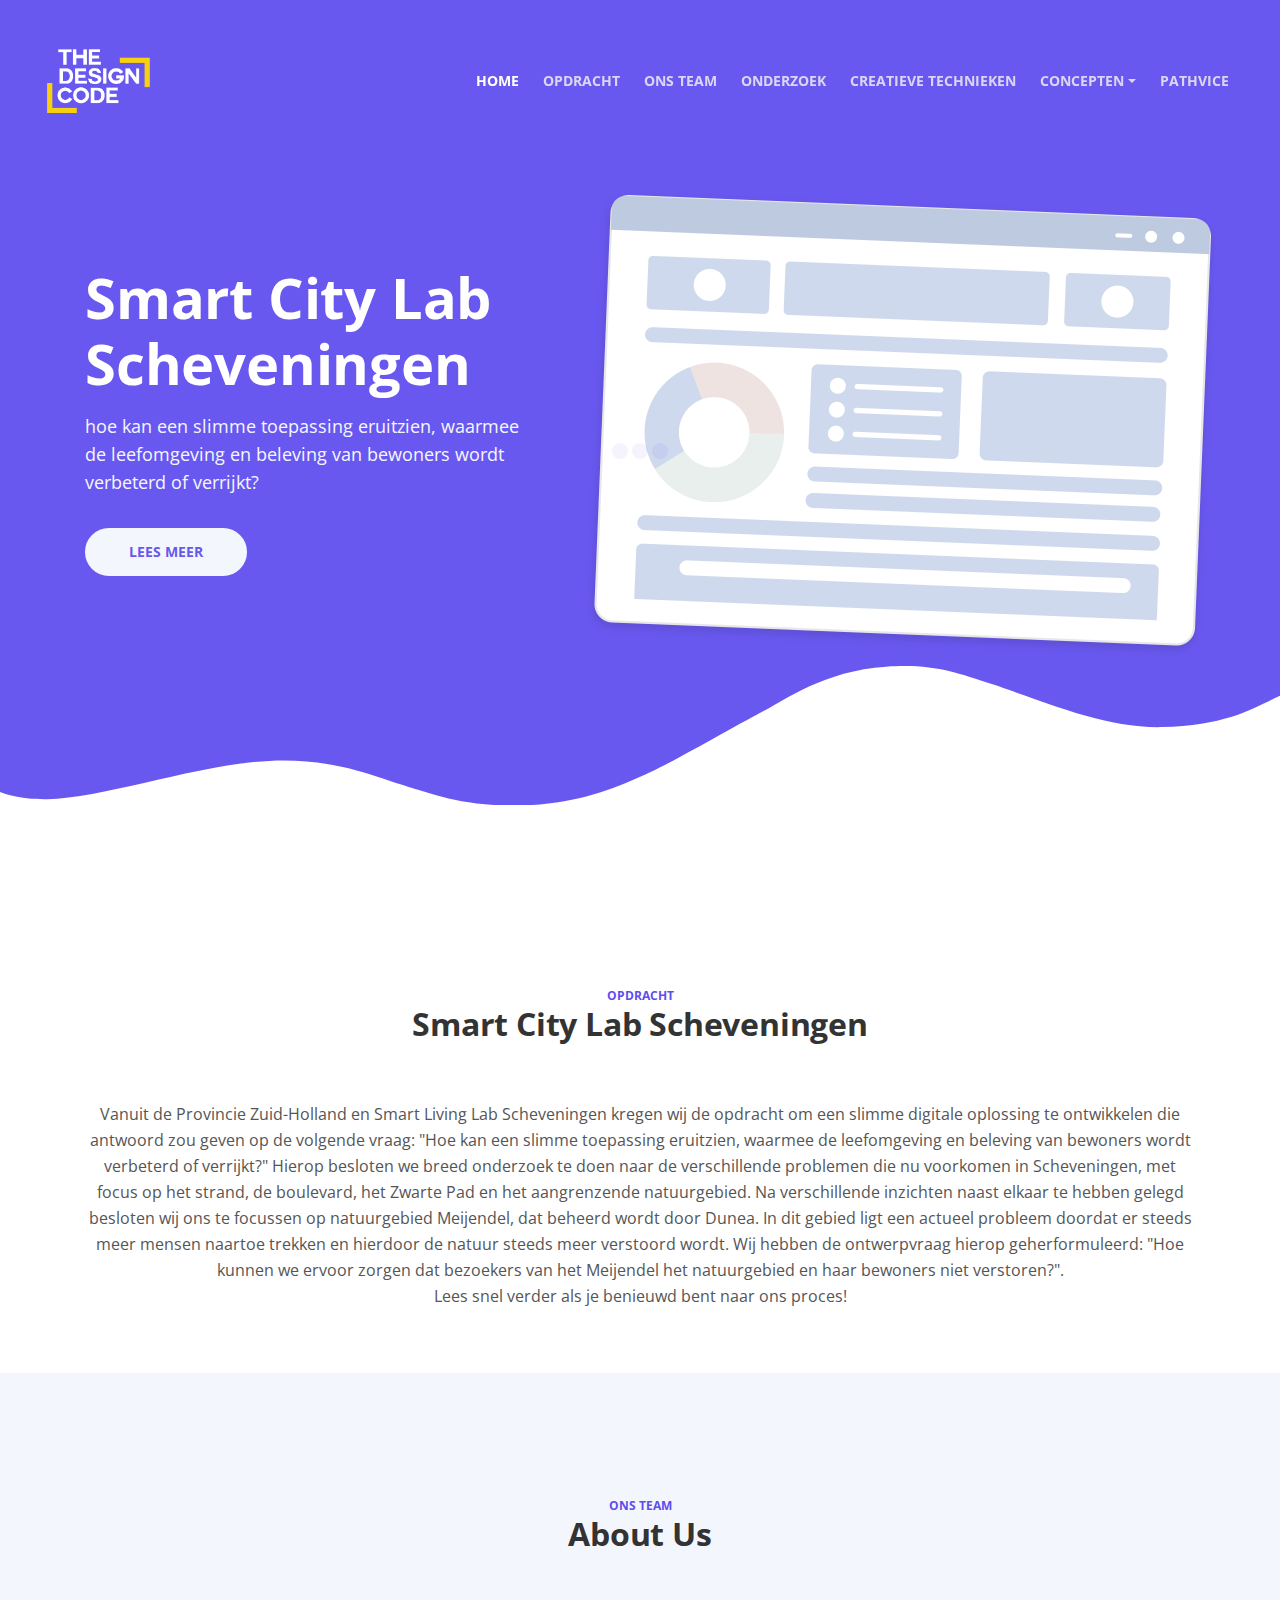
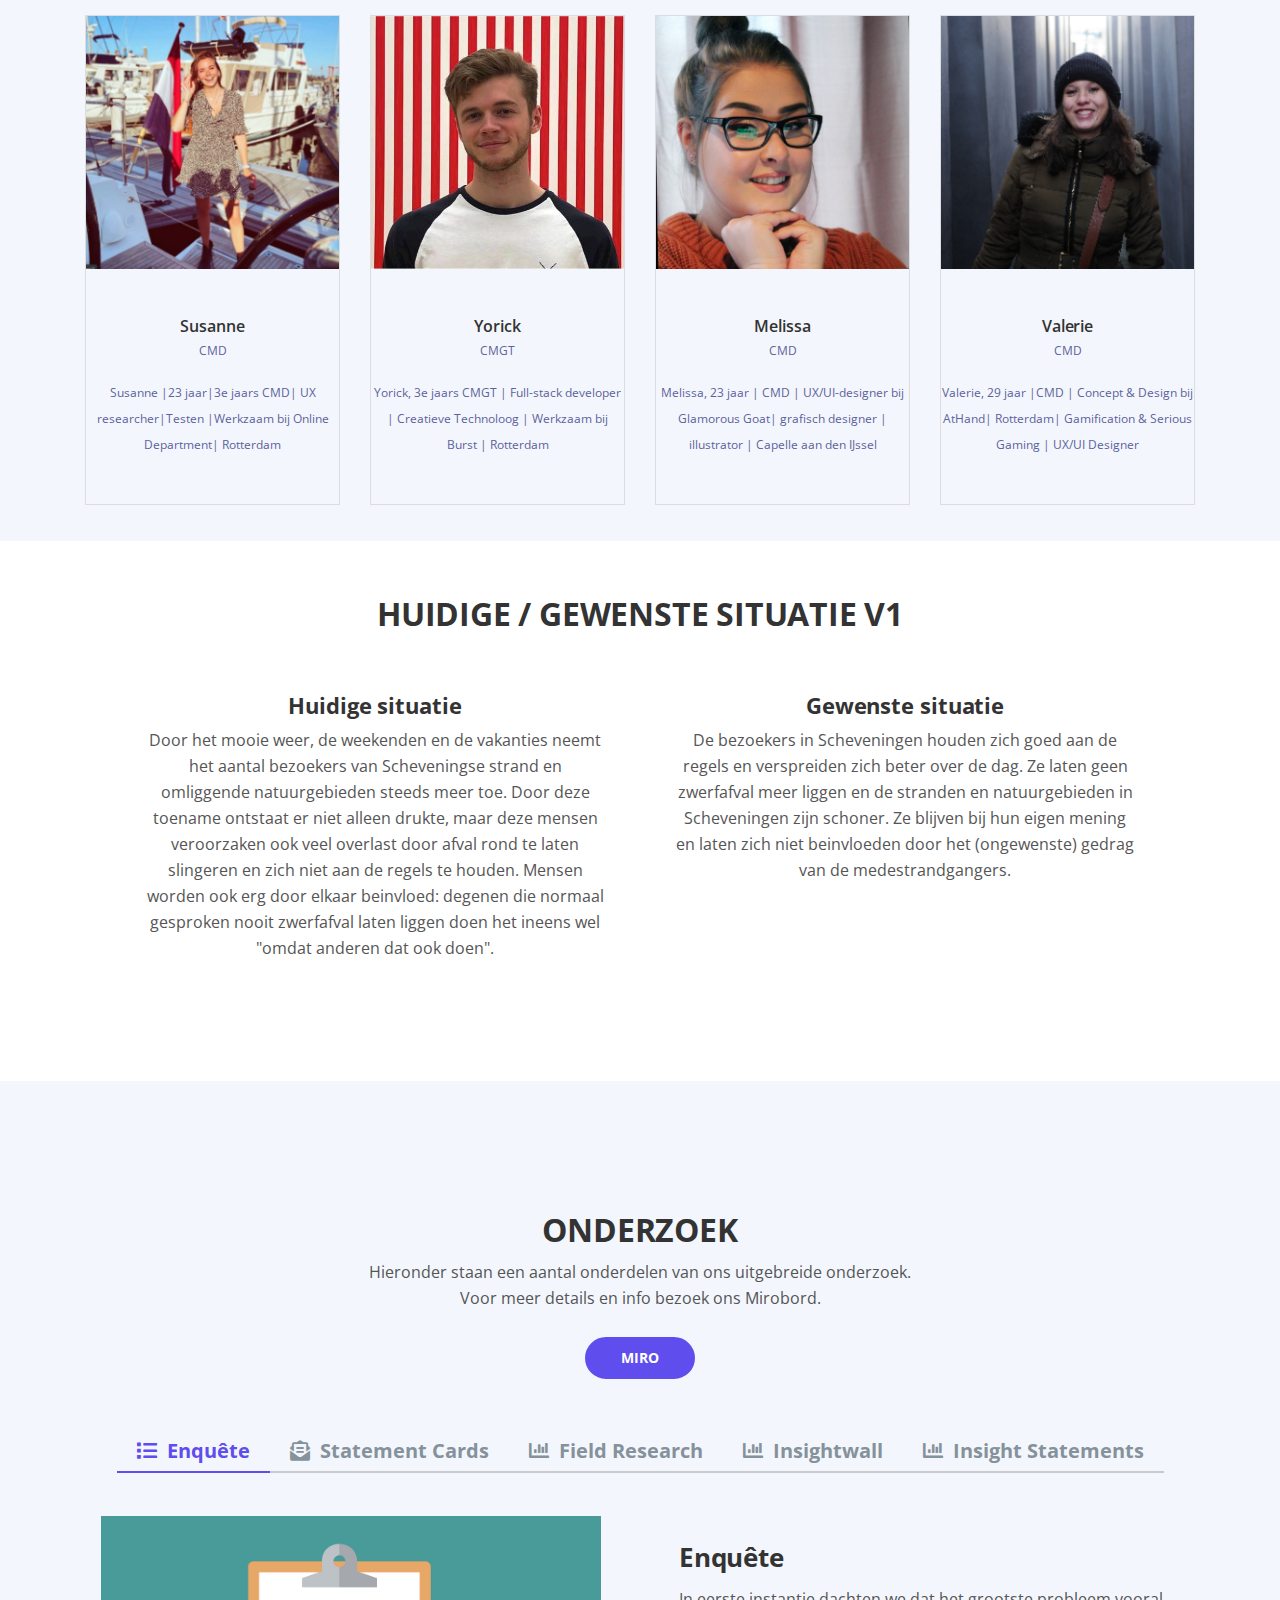
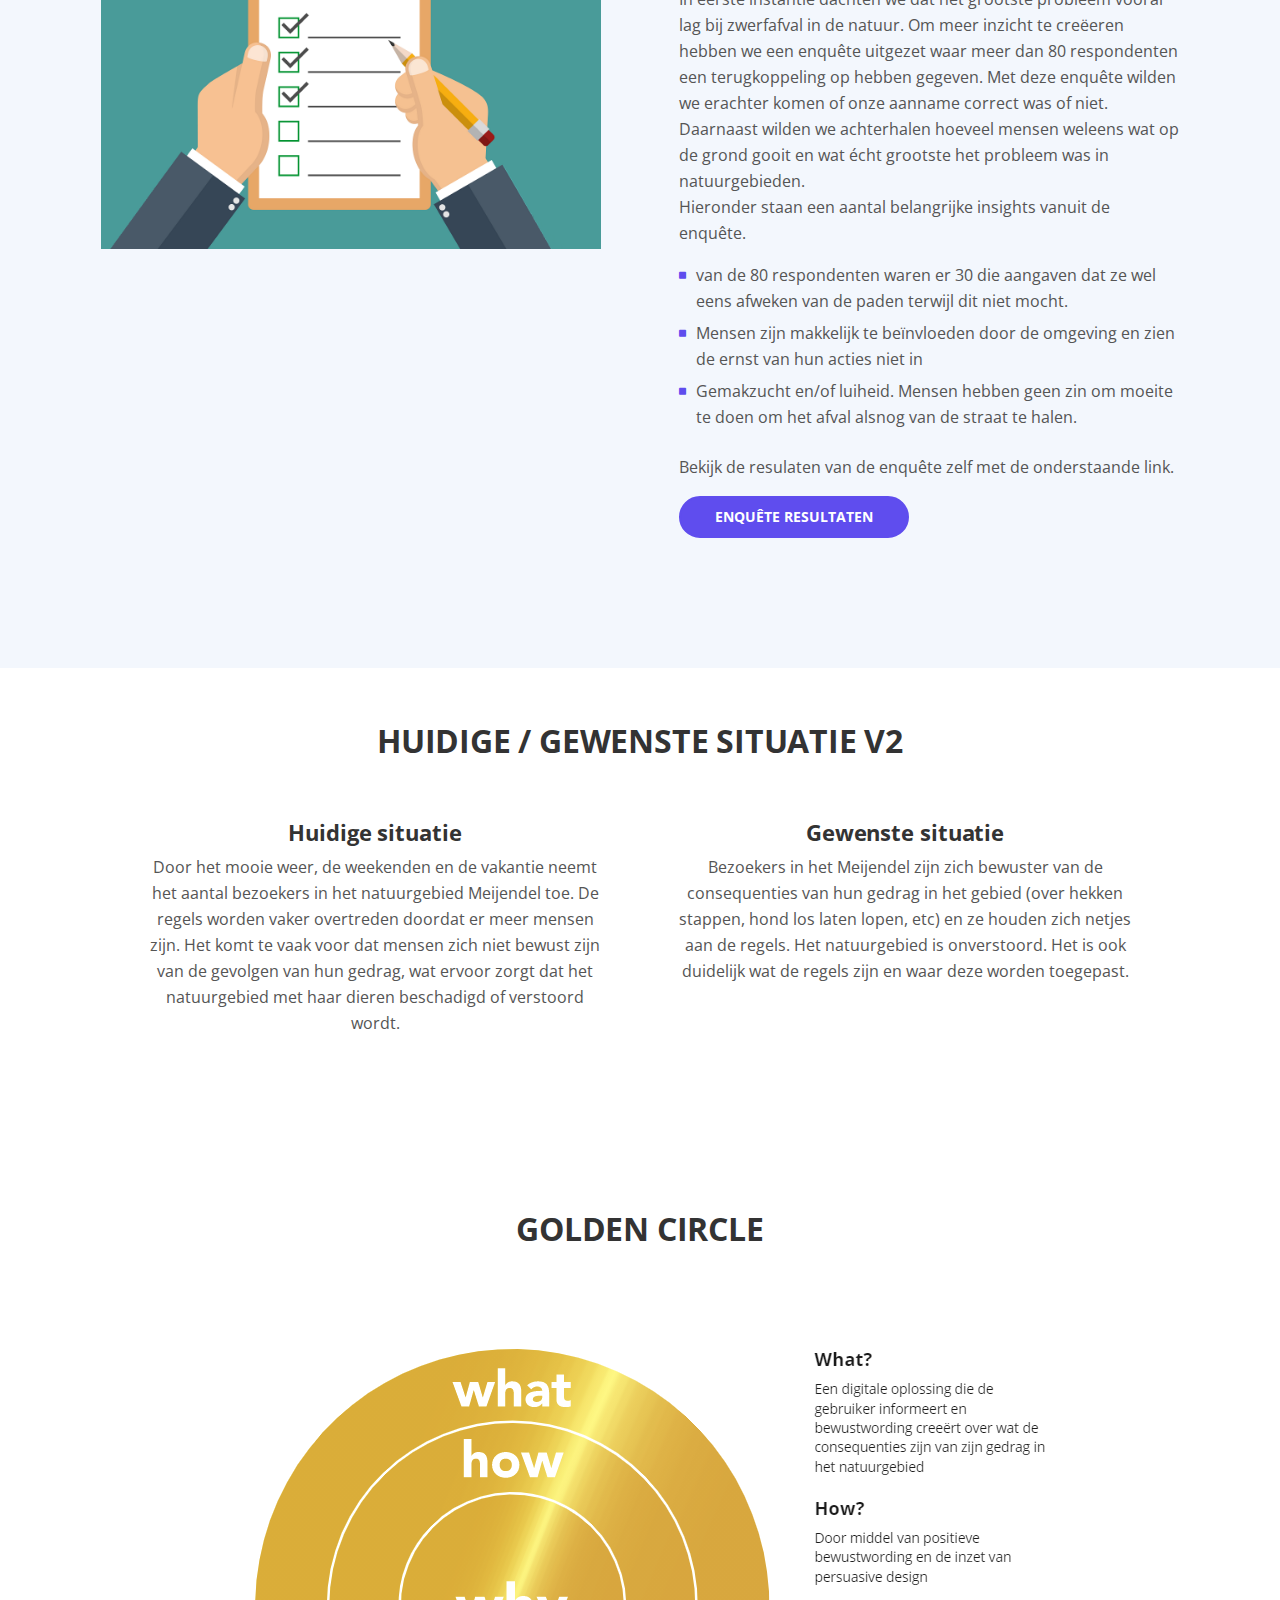
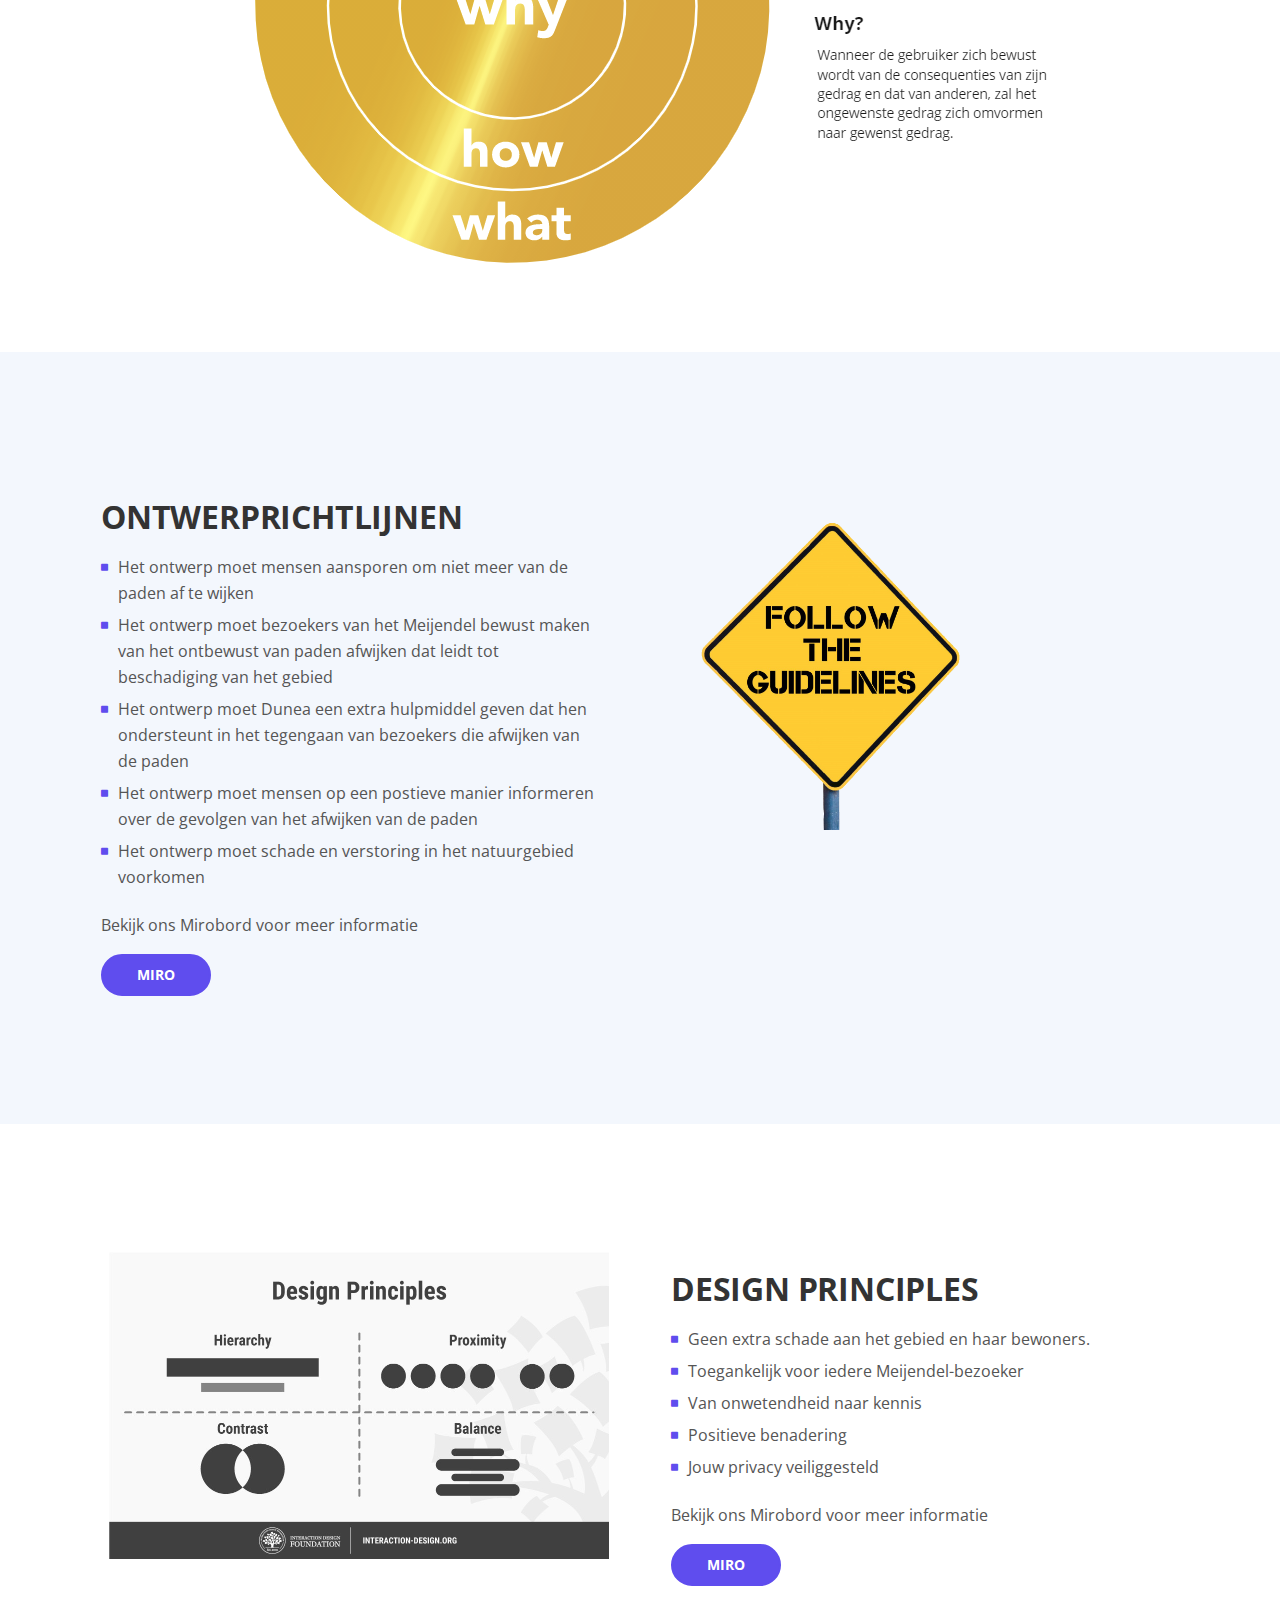
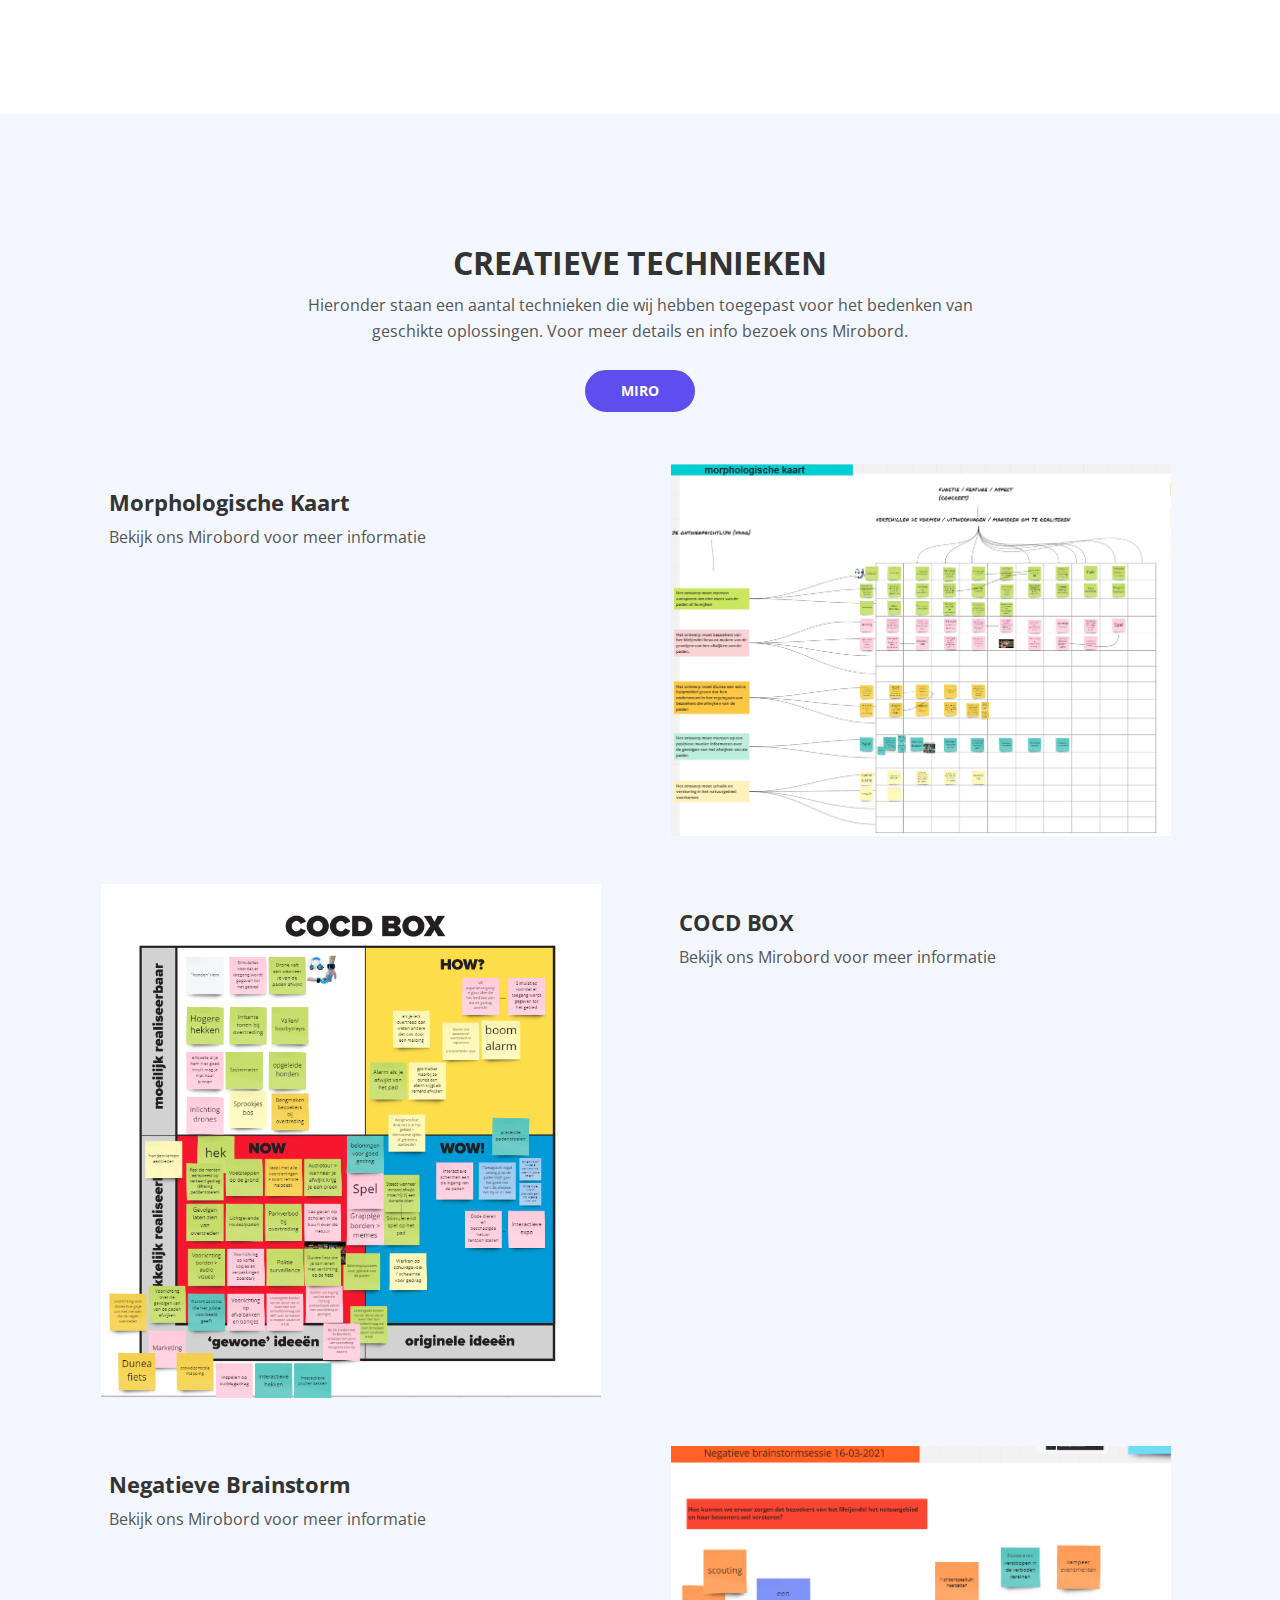
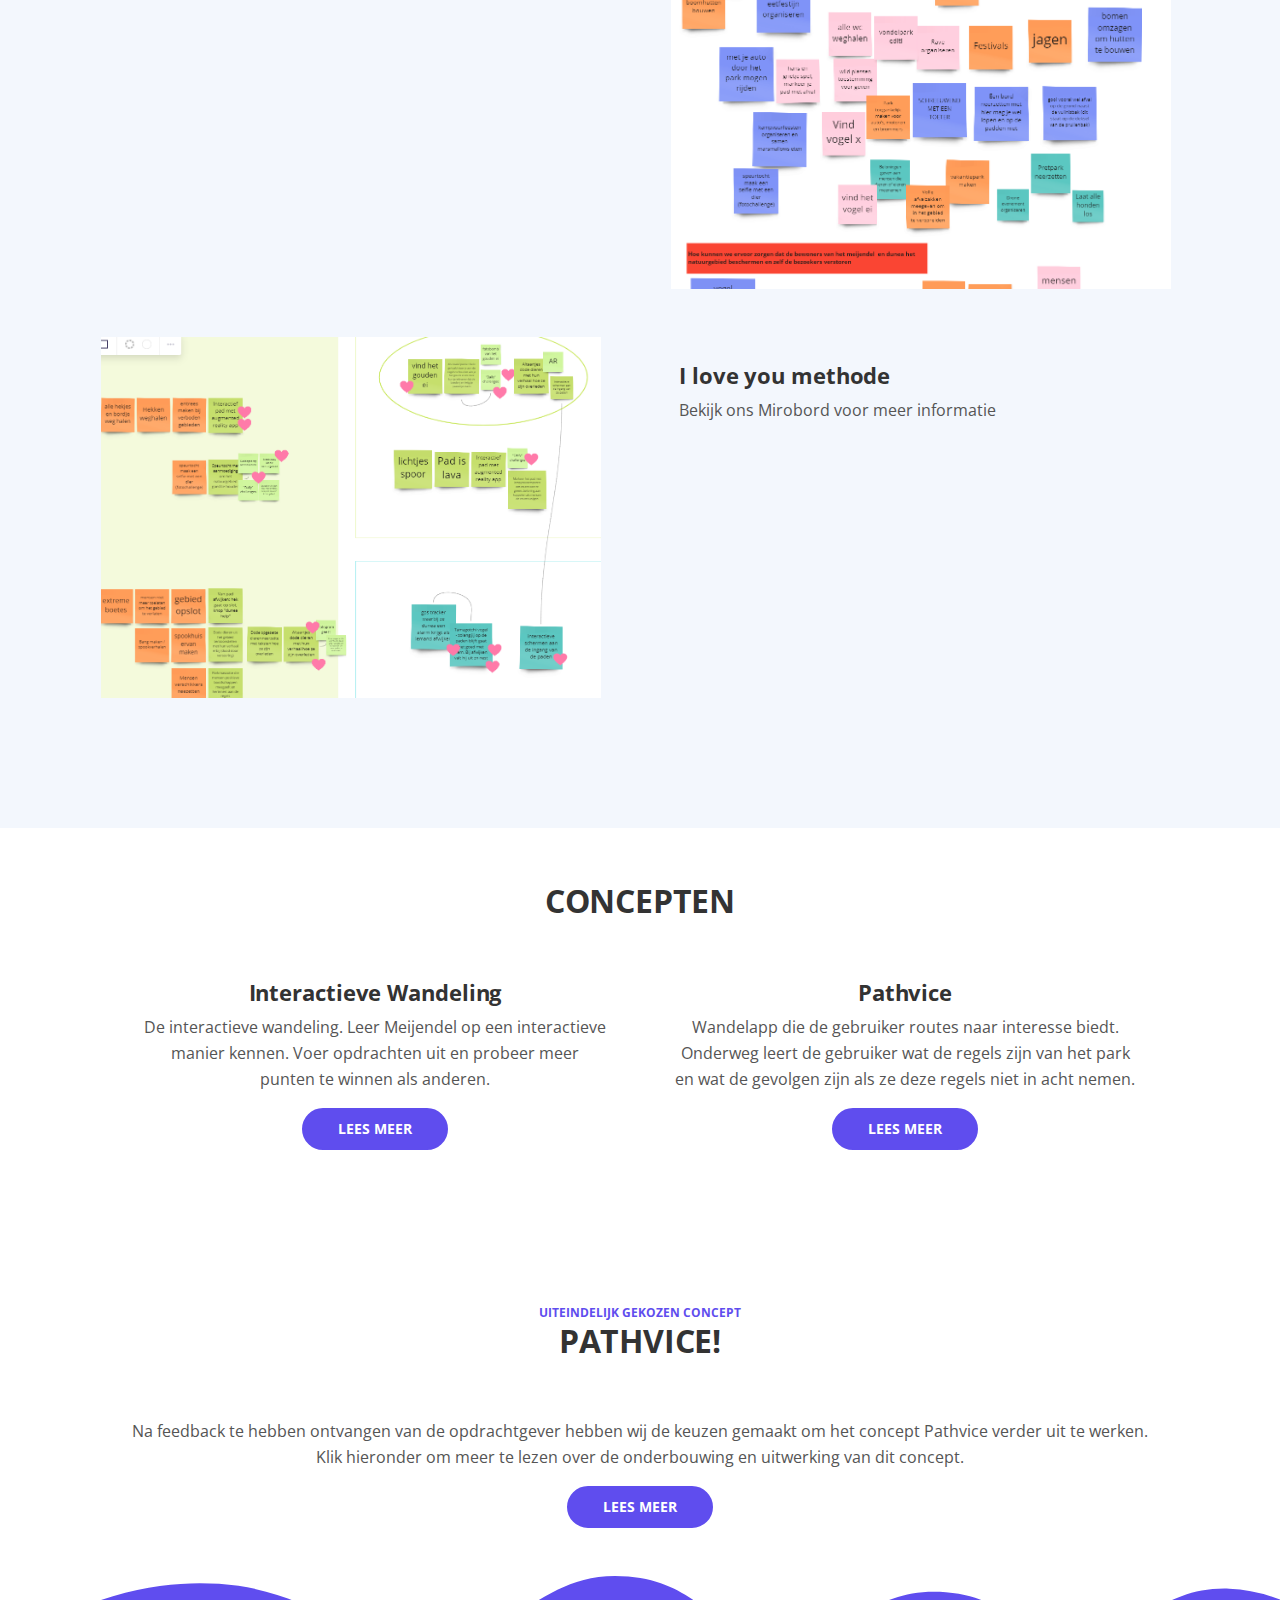
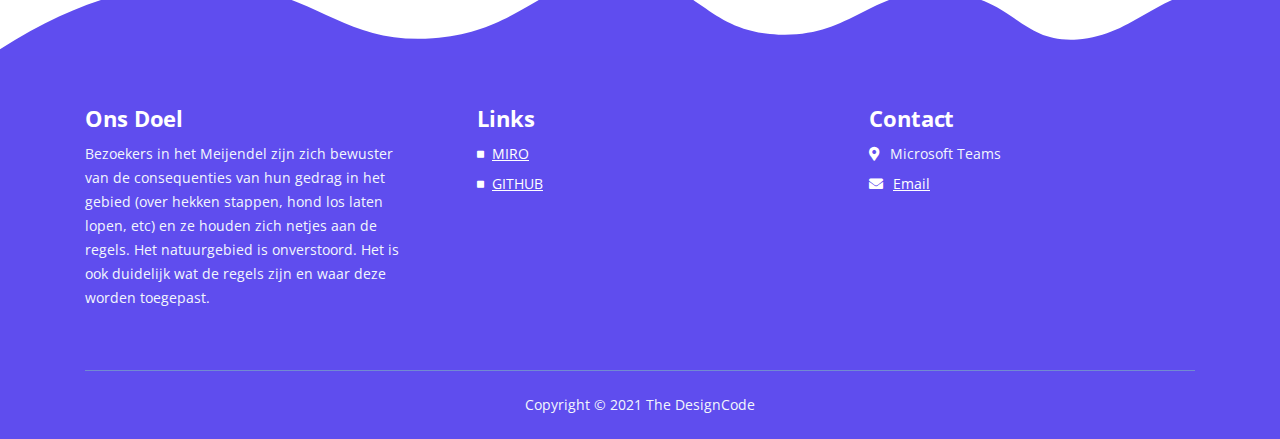
==== commit 1fa9d85b: "Final changes" ====
--- a/web/index.html
+++ b/web/index.html
@@ -82,6 +82,9 @@
                             <div class="dropdown-items-divide-hr"></div>
                             <a class="dropdown-item" href="concept2.html"><span class="item-text">Pathvice</span></a>
                         </div>
+                    </li>
+                    <li class="nav-item">
+                        <a class="nav-link page-scroll" href="pathvice.html">PATHVICE</a>
                     </li>
                 </ul>
             </div>
@@ -764,6 +767,27 @@
 </div> <!-- end of cards-1 -->
 <!-- end of description -->
 
+<!-- Description -->
+<div id="chosen" class="cards-1">
+    <div class="container">
+        <div class="row">
+            <div class="col-lg-12">
+                <div class="above-heading">UITEINDELIJK GEKOZEN CONCEPT</div>
+                <h2 class="h2-heading">PATHVICE!</h2>
+            </div> <!-- end of col -->
+        </div> <!-- end of row -->
+        <div class="row">
+            <r class="col-lg-12">
+                    Na feedback te hebben ontvangen van de opdrachtgever hebben wij de keuzen gemaakt om het concept Pathvice verder uit te werken.
+                    <br>Klik hieronder om meer te lezen over de onderbouwing en uitwerking van dit concept.
+                </p>
+                <a class="btn-solid-reg " href="pathvice.html">LEES MEER</a>
+            </div> <!-- end of col -->
+        </div> <!-- end of row -->
+    </div> <!-- end of container -->
+</div> <!-- end of cards-1 -->
+<!-- end of description -->
+
     <!-- Footer -->
     <svg class="footer-frame" data-name="Layer 2" xmlns="http://www.w3.org/2000/svg" preserveAspectRatio="none" viewBox="0 0 1920 79"><defs><style>.cls-2{fill:#5f4def;}</style></defs><title>footer-frame</title><path class="cls-2" d="M0,72.427C143,12.138,255.5,4.577,328.644,7.943c147.721,6.8,183.881,60.242,320.83,53.737,143-6.793,167.826-68.128,293-60.9,109.095,6.3,115.68,54.364,225.251,57.319,113.58,3.064,138.8-47.711,251.189-41.8,104.012,5.474,109.713,50.4,197.369,46.572,89.549-3.91,124.375-52.563,227.622-50.155A338.646,338.646,0,0,1,1920,23.467V79.75H0V72.427Z" transform="translate(0 -0.188)"/></svg>
     <div class="footer">
